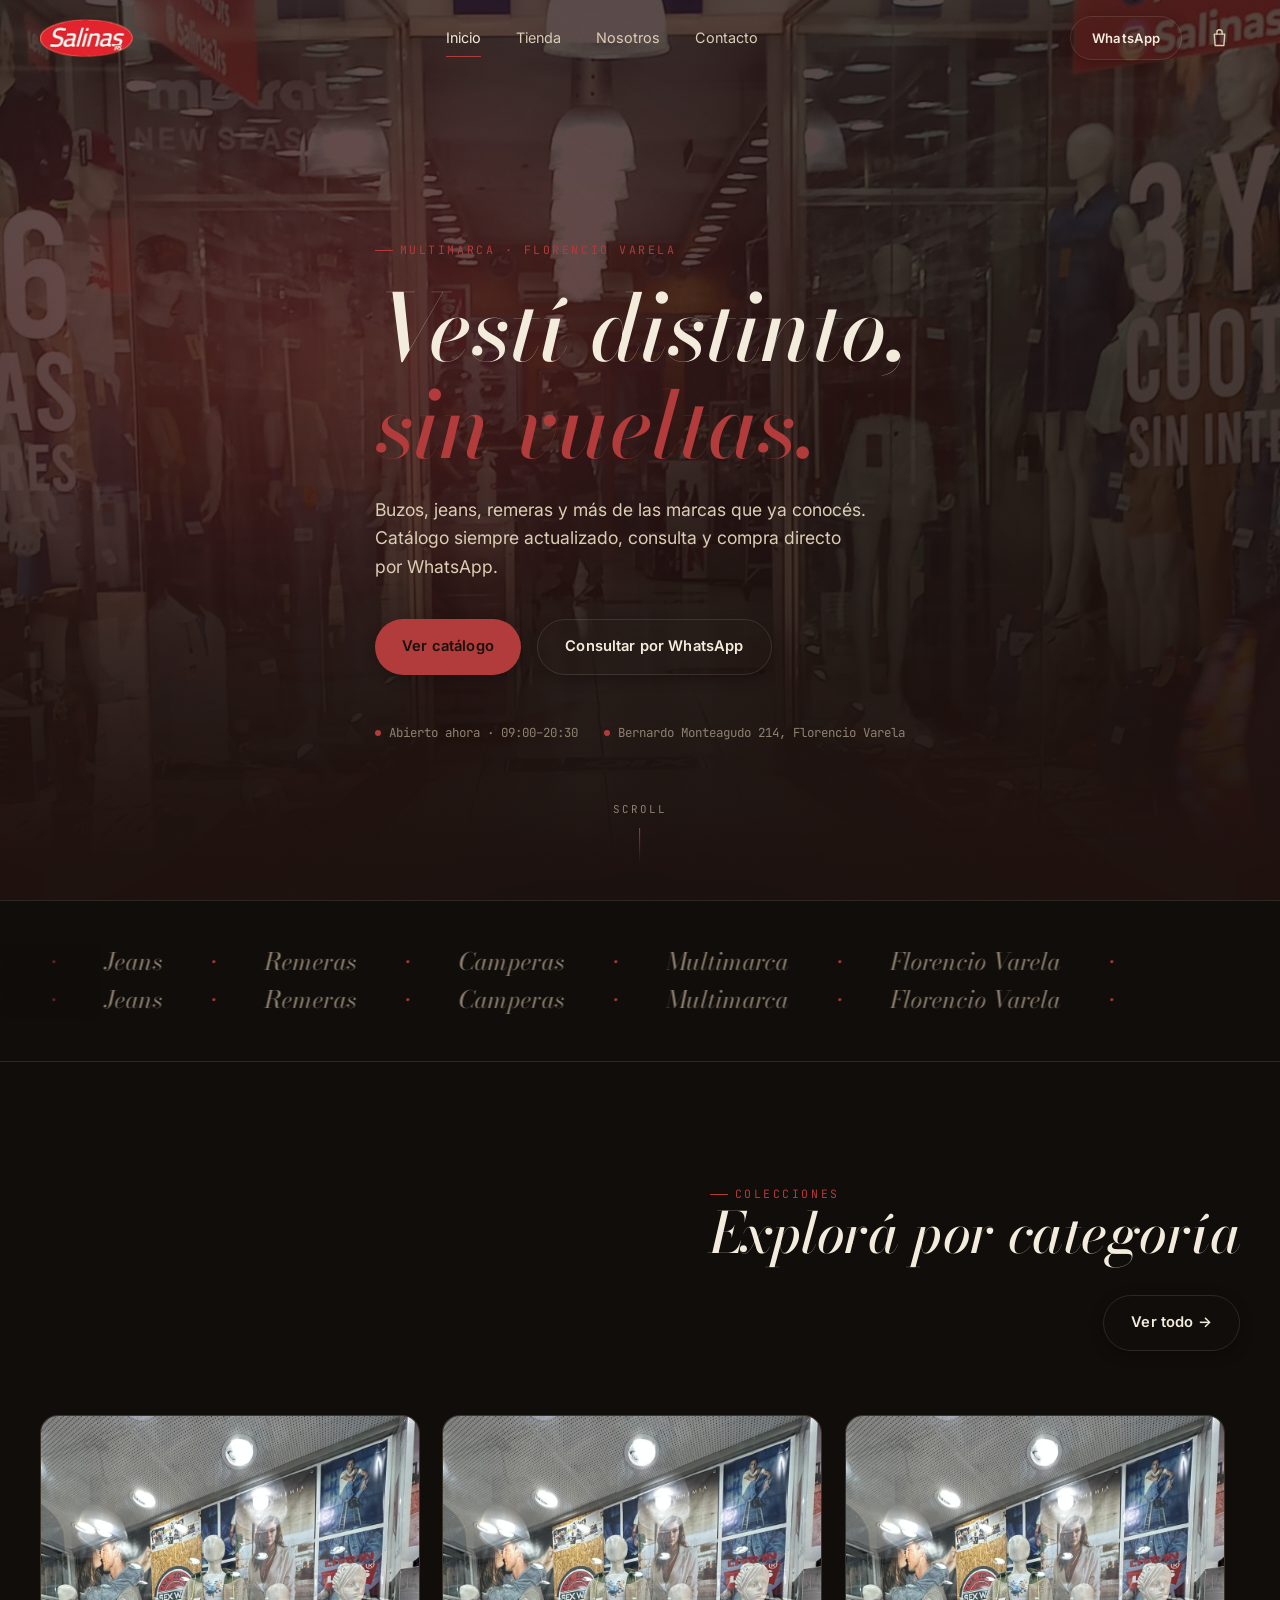
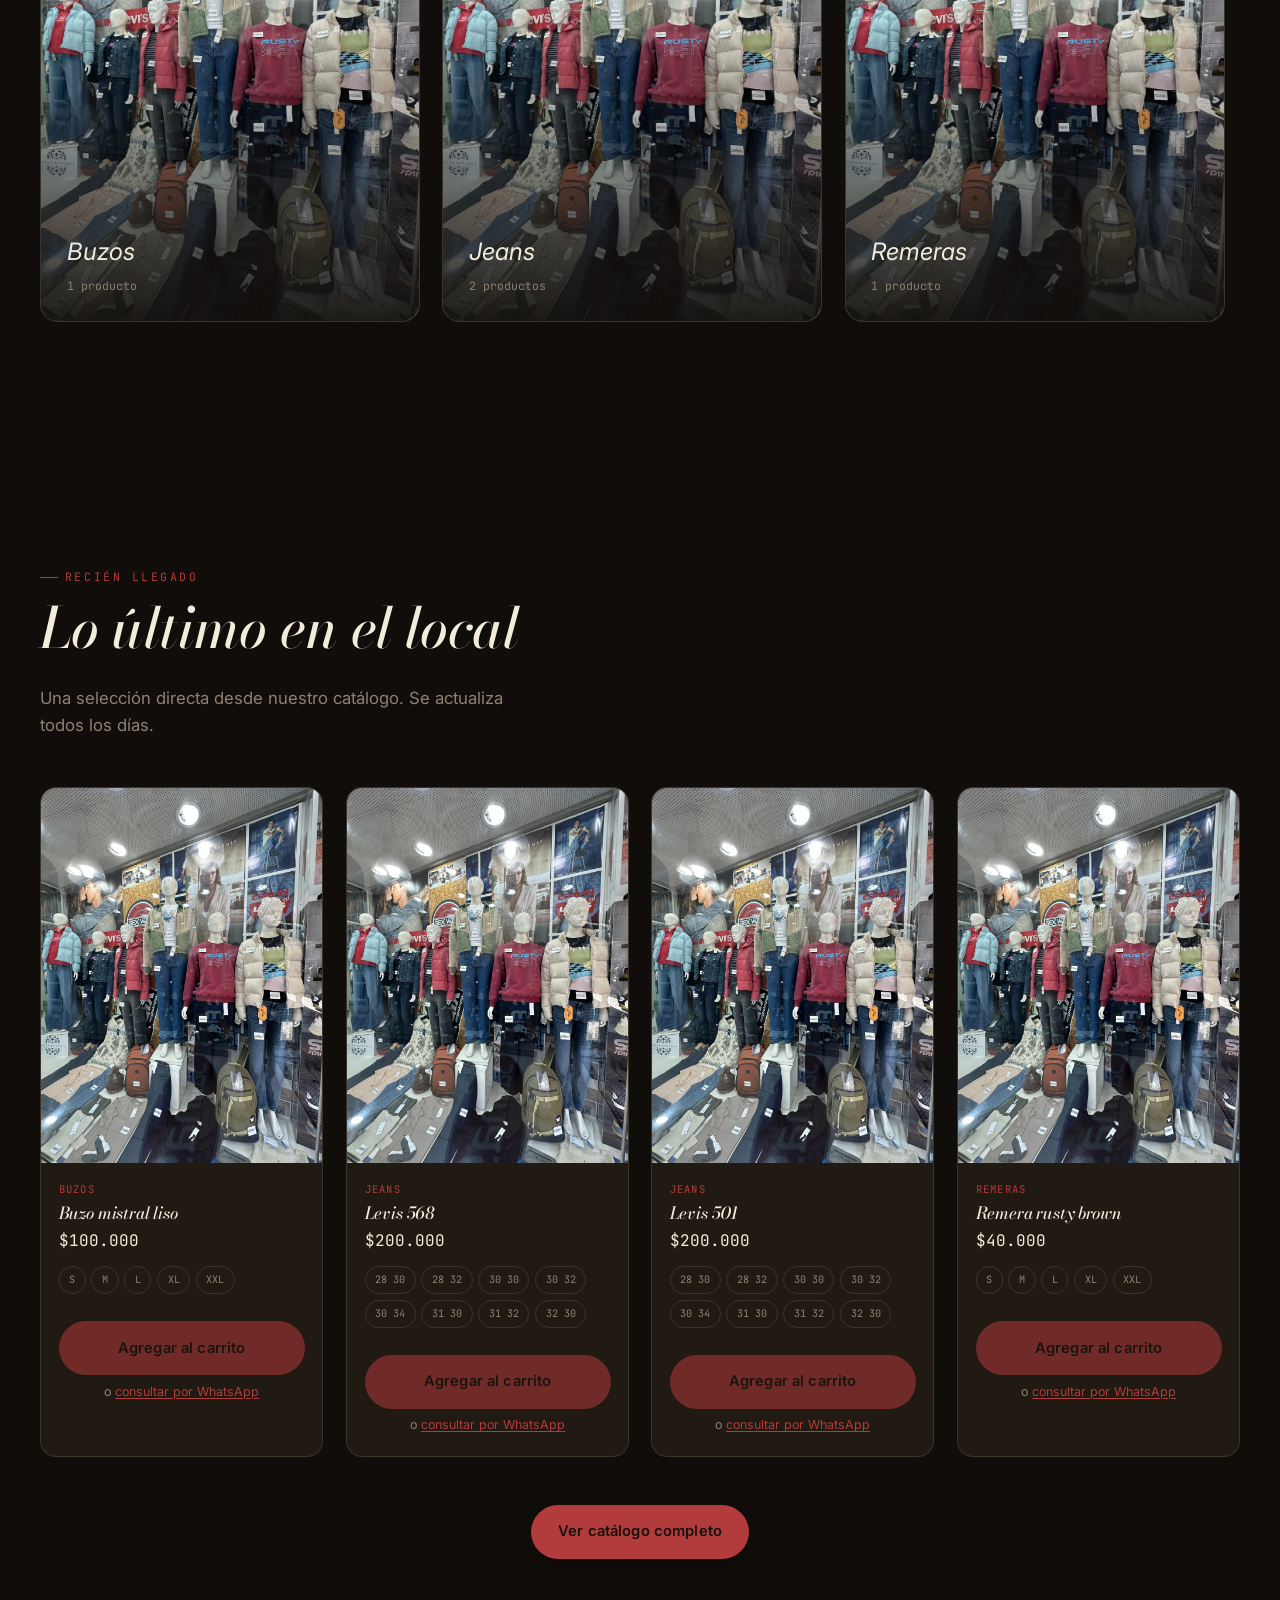
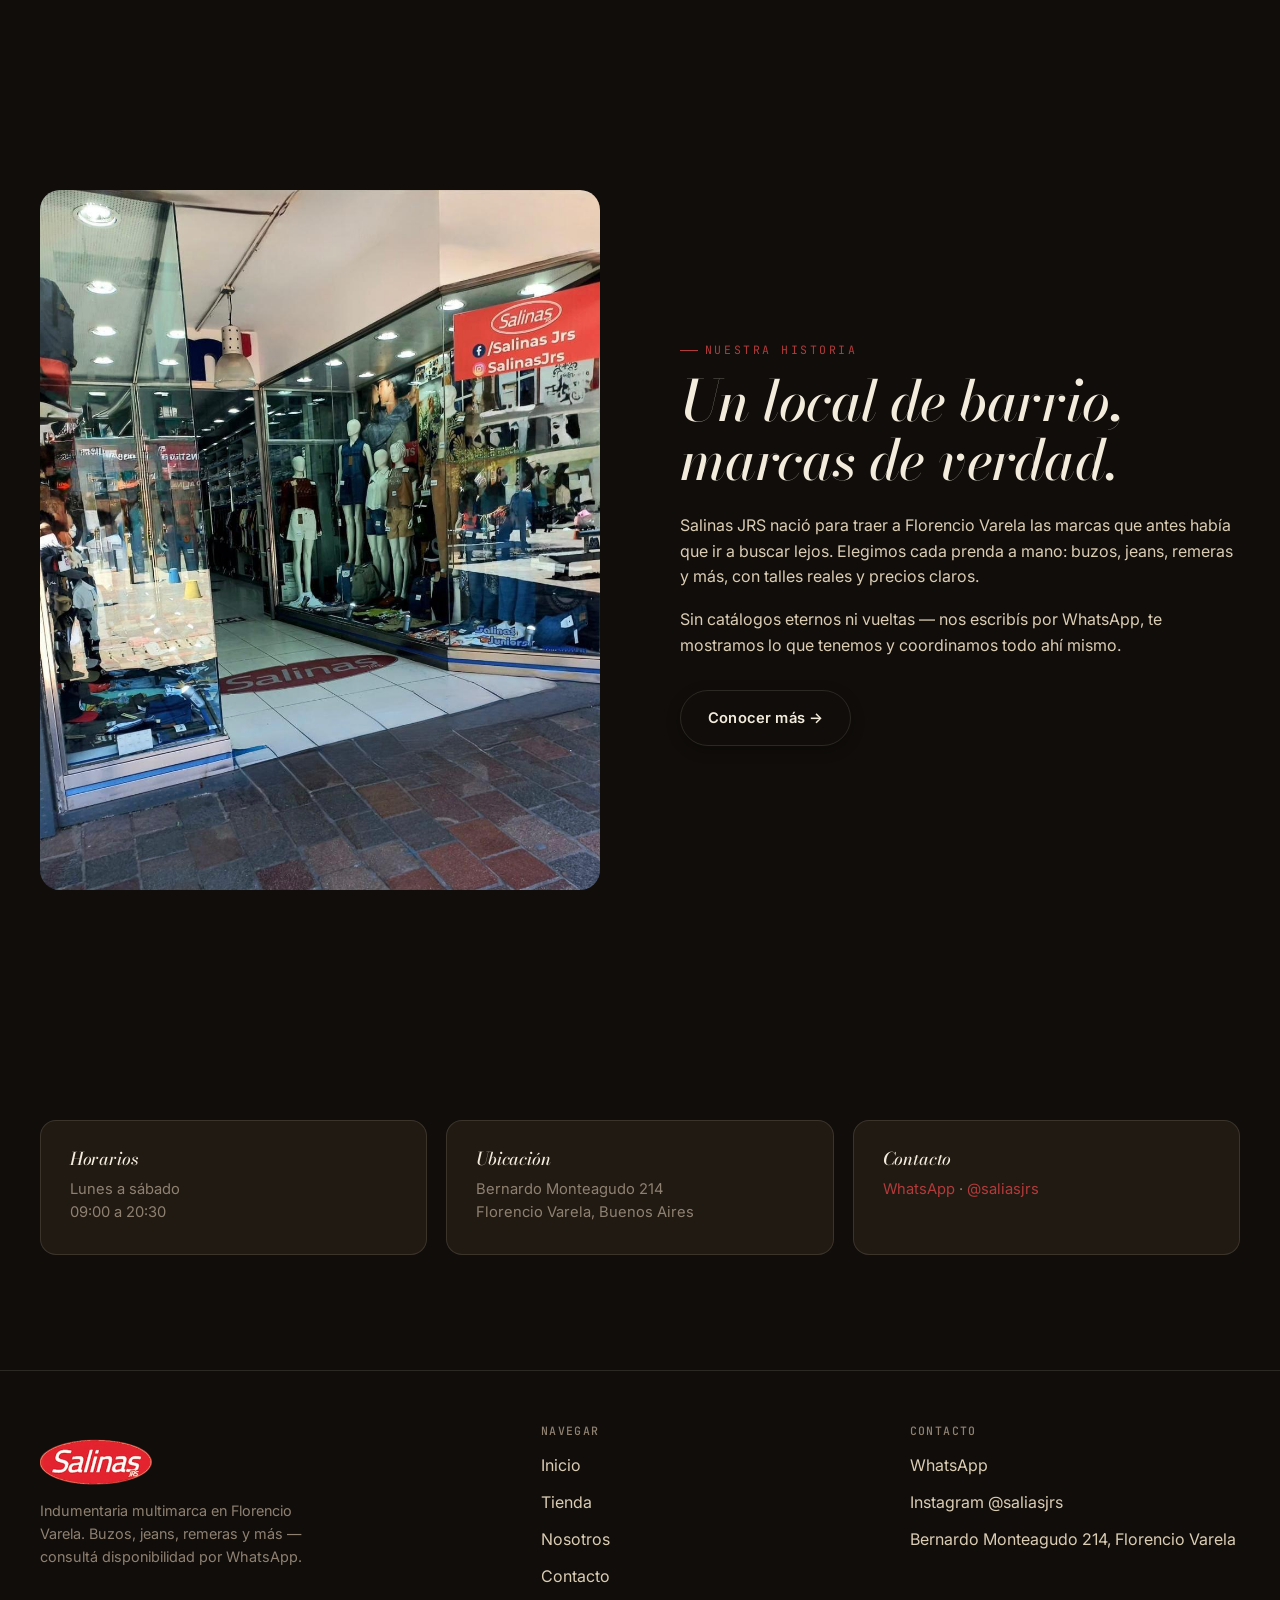
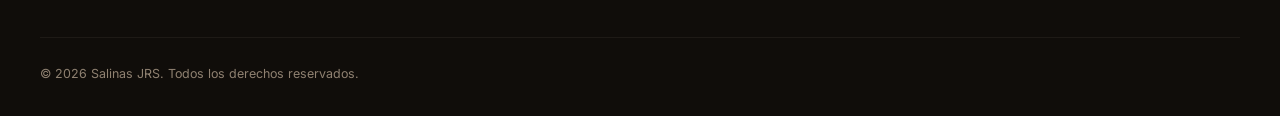
==== index.html @ 75f99c07 "Add files via upload" ====
<!doctype html>
<html lang="es">
<head>
<meta charset="utf-8">
<meta name="viewport" content="width=device-width, initial-scale=1">
<title>Salinas JRS · Indumentaria multimarca en Florencio Varela</title>
<meta name="description" content="Salinas JRS — indumentaria multimarca en Florencio Varela. Buzos, jeans, remeras y más. Catálogo actualizado y consultas por WhatsApp.">
<link rel="preconnect" href="https://fonts.googleapis.com">
<link rel="preconnect" href="https://fonts.gstatic.com" crossorigin>
<link rel="stylesheet" href="https://fonts.googleapis.com/css2?family=Bodoni+Moda:ital,wght@0,500;1,500;1,600&family=Inter:wght@300;400;500;600&family=JetBrains+Mono:wght@400;500&display=swap">
<link rel="preload" as="image" href="assets/img/hero.jpg" fetchpriority="high">
<link rel="stylesheet" href="styles.css?v=20260705">
</head>
<body>
<a class="skip-link" href="#main">Saltar al contenido</a>

<div class="splash" data-splash aria-hidden="true">
  <div>
    <p class="splash-mark">Salinas JRS</p>
    <span class="splash-line"></span>
  </div>
</div>

<div class="cursor" data-cursor-root aria-hidden="true">
  <span class="cursor-dot"></span>
  <span class="cursor-ring"></span>
</div>

<header class="nav">
  <div class="container nav-inner">
    <a href="index.html" class="nav-logo"><img src="assets/img/logo.png" alt="Salinas JRS" width="397" height="170"></a>
    <nav class="nav-links" aria-label="Principal">
      <a class="nav-link is-active" href="index.html">Inicio</a>
      <a class="nav-link" href="tienda.html">Tienda</a>
      <a class="nav-link" href="nosotros.html">Nosotros</a>
      <a class="nav-link" href="contacto.html">Contacto</a>
    </nav>
    <div class="nav-actions">
      <a class="btn btn-ghost" href="https://wa.me/5491167595053" target="_blank" rel="noopener">WhatsApp</a>
      <button class="cart-btn" data-cart-btn aria-label="Ver carrito"><svg viewBox="0 0 24 24" fill="none" stroke="currentColor" stroke-width="1.6" stroke-linecap="round" stroke-linejoin="round"><path d="M6 7h12l-1 13H7L6 7Z"/><path d="M9 7V5a3 3 0 0 1 6 0v2"/></svg><span class="cart-badge" data-cart-badge>0</span></button>
      <button class="nav-burger" data-nav-burger aria-label="Abrir menú"><span></span></button>
    </div>
  </div>
</header>

<div class="nav-mobile" data-nav-mobile aria-hidden="true">
  <button class="nav-mobile-close" data-nav-close aria-label="Cerrar menú">CERRAR ✕</button>
  <nav class="nav-mobile-links" aria-label="Menú móvil">
    <a href="index.html">Inicio</a>
    <a href="tienda.html">Tienda</a>
    <a href="nosotros.html">Nosotros</a>
    <a href="contacto.html">Contacto</a>
  </nav>
</div>

<div class="cart-overlay" data-cart-overlay></div>
<aside class="cart-drawer" data-cart-drawer aria-label="Carrito de compras">
  <div class="cart-head">
    <h2>Tu carrito</h2>
    <button class="cart-close" data-cart-close aria-label="Cerrar carrito">CERRAR ✕</button>
  </div>
  <div class="cart-items" data-cart-items>
    <p class="cart-empty">Todavía no agregaste productos.</p>
  </div>
  <div class="cart-foot">
    <div class="cart-total">
      <span class="cart-total-label">Total</span>
      <span class="cart-total-value" data-cart-total>$0</span>
    </div>
    <button type="button" class="btn btn-whatsapp btn-block" data-cart-checkout>Finalizar pedido por WhatsApp</button>
    <button type="button" class="btn btn-pay btn-block" data-cart-pay>Pagar con tarjeta (cuotas)</button>
    <p class="cart-pay-error" data-cart-pay-error></p>
    <p class="cart-pay-hint">Pago seguro con Mercado Pago</p>
  </div>
</aside>

<main id="main">

  <section class="hero">
    <div class="hero-bg" aria-hidden="true">
      <img src="assets/img/hero.jpg" alt="" fetchpriority="high" loading="eager" decoding="sync">
    </div>
    <div class="hero-mesh" aria-hidden="true"></div>
    <div class="hero-grain" aria-hidden="true"></div>
    <div class="container hero-inner">
      <span class="eyebrow">Multimarca · Florencio Varela</span>
      <h1 class="hero-title">Vestí distinto,<br><em>sin vueltas.</em></h1>
      <p class="hero-sub">Buzos, jeans, remeras y más de las marcas que ya conocés. Catálogo siempre actualizado, consulta y compra directo por WhatsApp.</p>
      <div class="hero-actions">
        <a class="btn btn-primary" href="tienda.html">Ver catálogo</a>
        <a class="btn btn-ghost" href="https://wa.me/5491167595053?text=Hola!%20Quiero%20hacer%20una%20consulta" target="_blank" rel="noopener">Consultar por WhatsApp</a>
      </div>
      <div class="hero-meta">
        <span class="hero-meta-item"><span class="dot"></span>Abierto ahora · 09:00–20:30</span>
        <span class="hero-meta-item"><span class="dot"></span>Bernardo Monteagudo 214, Florencio Varela</span>
      </div>
    </div>
    <span class="scroll-hint">Scroll</span>
  </section>

  <section class="marquee-section">
    <div class="marquee">
      <div class="marquee-track" data-marquee>
        <span>Buzos</span><span class="dot">·</span>
        <span>Jeans</span><span class="dot">·</span>
        <span>Remeras</span><span class="dot">·</span>
        <span>Camperas</span><span class="dot">·</span>
        <span>Multimarca</span><span class="dot">·</span>
        <span>Florencio Varela</span><span class="dot">·</span>
      </div>
    </div>
  </section>

  <section class="section showcase" data-reveal>
    <div class="container">
      <div class="section-head section-head-row">
        <div>
          <span class="eyebrow">Colecciones</span>
          <h2 class="section-title">Explorá por categoría</h2>
        </div>
        <a class="btn btn-ghost" href="tienda.html">Ver todo →</a>
      </div>
    </div>
    <div class="showcase-viewport container">
      <div class="showcase-track" data-showcase>
        <p class="product-skeleton">Cargando colecciones…</p>
      </div>
    </div>
  </section>

  <section class="section" data-reveal>
    <div class="container">
      <div class="section-head">
        <span class="eyebrow">Recién llegado</span>
        <h2 class="section-title">Lo último en el local</h2>
        <p class="section-sub">Una selección directa desde nuestro catálogo. Se actualiza todos los días.</p>
      </div>
      <div class="product-grid" data-featured>
        <p class="product-skeleton">Cargando destacados…</p>
      </div>
      <div style="text-align:center; margin-top:3rem;">
        <a class="btn btn-primary" href="tienda.html">Ver catálogo completo</a>
      </div>
    </div>
  </section>

  <section class="section" data-reveal>
    <div class="container story">
      <figure class="story-figure">
        <img src="assets/img/nosotros.jpg" alt="Entrada del local Salinas JRS en Florencio Varela" loading="lazy" decoding="async">
      </figure>
      <div class="story-text">
        <span class="eyebrow">Nuestra historia</span>
        <h2 class="section-title" style="margin-top:.8rem;">Un local de barrio,<br><em>marcas de verdad.</em></h2>
        <p style="margin-top:1.4rem;">Salinas JRS nació para traer a Florencio Varela las marcas que antes había que ir a buscar lejos. Elegimos cada prenda a mano: buzos, jeans, remeras y más, con talles reales y precios claros.</p>
        <p>Sin catálogos eternos ni vueltas — nos escribís por WhatsApp, te mostramos lo que tenemos y coordinamos todo ahí mismo.</p>
        <a class="btn btn-ghost" href="nosotros.html" style="margin-top:2rem;">Conocer más →</a>
      </div>
    </div>
  </section>

  <section class="section" data-reveal>
    <div class="container">
      <div class="info-grid">
        <div class="info-card">
          <h3>Horarios</h3>
          <p>Lunes a sábado<br>09:00 a 20:30</p>
        </div>
        <div class="info-card">
          <h3>Ubicación</h3>
          <p>Bernardo Monteagudo 214<br>Florencio Varela, Buenos Aires</p>
        </div>
        <div class="info-card">
          <h3>Contacto</h3>
          <p><a href="https://wa.me/5491167595053" style="color:var(--accent)">WhatsApp</a> · <a href="https://instagram.com/saliasjrs" style="color:var(--accent)">@saliasjrs</a></p>
        </div>
      </div>
    </div>
  </section>

</main>

<footer class="footer">
  <div class="container">
    <div class="footer-grid">
      <div class="footer-brand">
        <p class="footer-logo"><img src="assets/img/logo.png" alt="Salinas JRS" width="397" height="170" loading="lazy"></p>
        <p>Indumentaria multimarca en Florencio Varela. Buzos, jeans, remeras y más — consultá disponibilidad por WhatsApp.</p>
      </div>
      <div>
        <h4>Navegar</h4>
        <div class="footer-links">
          <a href="index.html">Inicio</a>
          <a href="tienda.html">Tienda</a>
          <a href="nosotros.html">Nosotros</a>
          <a href="contacto.html">Contacto</a>
        </div>
      </div>
      <div>
        <h4>Contacto</h4>
        <div class="footer-links">
          <a href="https://wa.me/5491167595053" target="_blank" rel="noopener">WhatsApp</a>
          <a href="https://instagram.com/saliasjrs" target="_blank" rel="noopener">Instagram @saliasjrs</a>
          <a href="contacto.html">Bernardo Monteagudo 214, Florencio Varela</a>
        </div>
      </div>
    </div>
    <div class="footer-bottom">
      <span>© 2026 Salinas JRS. Todos los derechos reservados.</span>
    </div>
  </div>
</footer>

<script defer src="lib/gsap.min.js"></script>
<script defer src="lib/ScrollTrigger.min.js"></script>
<script defer src="lib/manifest.js"></script>
<script defer src="main.js?v=20260705"></script>
</body>
</html>
---- styles.css ----
/* =============================================================
   1. Tokens
   ============================================================= */
@property --mesh-angle { syntax: "<angle>"; inherits: false; initial-value: 0deg; }
@property --mesh-x { syntax: "<percentage>"; inherits: false; initial-value: 30%; }
@property --mesh-y { syntax: "<percentage>"; inherits: false; initial-value: 40%; }

:root {
  --bg:        #100D0A;
  --bg-2:      #17120D;
  --bg-3:      #211A12;
  --bg-4:      #2A2117;
  --cream:     #F3ECDD;
  --cream-2:   #DBCDB4;
  --cream-3:   #8F8171;
  --accent:    #B23B3B;
  --accent-2:  #7A2424;
  --accent-soft: rgba(178,59,59,.16);
  --line:      rgba(243,236,221,.12);
  --line-soft: rgba(243,236,221,.06);

  --serif: "Bodoni Moda", "Times New Roman", serif;
  --sans:  "Inter", -apple-system, BlinkMacSystemFont, "Segoe UI", system-ui, sans-serif;
  --mono:  "JetBrains Mono", "IBM Plex Mono", monospace;

  --ease-out:  cubic-bezier(0.16, 1, 0.3, 1);
  --ease-in:   cubic-bezier(0.7, 0, 0.84, 0);
  --ease-soft: cubic-bezier(0.25, 0.46, 0.45, 0.94);
  --ease-bounce: cubic-bezier(0.34, 1.56, 0.64, 1);

  --nav-h: 76px;
  --container: 1320px;
}

/* =============================================================
   2. Reset & base
   ============================================================= */
*, *::before, *::after { box-sizing: border-box; margin: 0; }
html {
  -webkit-text-size-adjust: 100%;
  tab-size: 2;
  scroll-behavior: smooth;
  background: var(--bg);
}
@media (prefers-reduced-motion: reduce) { html { scroll-behavior: auto; } }

body {
  font-family: var(--sans);
  font-size: 16px;
  line-height: 1.6;
  color: var(--cream-2);
  background: var(--bg);
  -webkit-font-smoothing: antialiased;
  -moz-osx-font-smoothing: grayscale;
  text-rendering: optimizeLegibility;
  overflow-x: clip;
  overscroll-behavior-y: none;
  opacity: 0;
  transition: opacity .5s var(--ease-out);
}
html.is-ready body { opacity: 1; }

img, svg, video { display: block; max-width: 100%; }
img { height: auto; }
button { font: inherit; color: inherit; cursor: pointer; border: 0; background: none; }
a { color: inherit; text-decoration: none; }
p { text-wrap: pretty; }
ul { list-style: none; padding: 0; }
h1, h2, h3, h4 { text-wrap: balance; line-height: 1.05; letter-spacing: -0.01em; font-family: var(--serif); font-weight: 500; color: var(--cream); }
::selection { background: var(--accent); color: var(--bg); }

:focus-visible { outline: 2px solid var(--accent); outline-offset: 3px; border-radius: 4px; }

.skip-link {
  position: fixed; top: -100px; left: 1rem; z-index: 9999;
  padding: .6rem 1rem; background: var(--cream); color: var(--bg);
  border-radius: 8px; font-weight: 600; font-size: .85rem;
}
.skip-link:focus { top: 1rem; }

@view-transition { navigation: auto; }
::view-transition-old(root), ::view-transition-new(root) {
  animation-duration: .6s; animation-timing-function: var(--ease-out);
}
::view-transition-old(root) { animation-name: fadeOutUp; }
::view-transition-new(root) { animation-name: fadeInUp; }
@keyframes fadeOutUp { to { opacity: 0; transform: translateY(-12px); } }
@keyframes fadeInUp { from { opacity: 0; transform: translateY(12px); } }

/* =============================================================
   3. Utilities
   ============================================================= */
.container { max-width: var(--container); margin-inline: auto; padding-inline: 1.25rem; }
@media (min-width: 720px) { .container { padding-inline: 2.5rem; } }
.sr-only {
  position: absolute; width: 1px; height: 1px; padding: 0; margin: -1px;
  overflow: hidden; clip: rect(0,0,0,0); white-space: nowrap; border: 0;
}
.eyebrow {
  font-family: var(--mono); font-size: .72rem; letter-spacing: .22em; text-transform: uppercase;
  color: var(--accent); display: inline-flex; align-items: center; gap: .6em;
}
.eyebrow::before { content: ""; width: 18px; height: 1px; background: var(--accent); }

[data-reveal] {
  opacity: 0; transform: translateY(36px);
  transition: opacity .8s var(--ease-soft), transform .8s var(--ease-soft);
}
[data-reveal].is-revealed { opacity: 1; transform: none; }
[data-reveal][data-split] { opacity: 1; transform: none; }

/* =============================================================
   4. Typography
   ============================================================= */
.section-title {
  font-size: clamp(2rem, 4.4vw, 3.6rem);
  font-style: italic;
}
.section-sub { color: var(--cream-3); max-width: 46ch; margin-top: .9rem; font-size: 1.05rem; }

.split-word, .split-char { display: inline-block; will-change: transform, opacity; }

/* =============================================================
   5. Components
   ============================================================= */
.btn {
  display: inline-flex; align-items: center; gap: .6rem;
  padding: .95rem 1.7rem; border-radius: 999px;
  font-size: .92rem; font-weight: 600; letter-spacing: .01em;
  box-shadow: 0 4px 14px rgba(0,0,0,.25);
  transition: transform .45s var(--ease-soft), box-shadow .45s var(--ease-soft), background .3s, color .3s;
  white-space: nowrap;
}
.btn:hover { transform: translateY(-4px); box-shadow: 0 22px 46px rgba(0,0,0,.35), 0 10px 22px var(--accent-soft); }
.btn:active { transform: translateY(-1px); transition-duration: .12s; }

.btn-primary { background: var(--accent); color: #17120D; }
.btn-ghost { background: transparent; color: var(--cream); border: 1px solid var(--line); }
.btn-whatsapp {
  background: var(--accent); color: var(--cream); width: 100%; justify-content: center;
  padding: .8rem 1.2rem; font-size: .85rem;
}
.btn-whatsapp:hover { background: var(--accent-2); }
.btn-block { width: 100%; justify-content: center; }

.chip {
  font-family: var(--mono); font-size: .74rem; letter-spacing: .04em;
  padding: .4rem .85rem; border-radius: 999px; border: 1px solid var(--line);
  color: var(--cream-3); transition: background .3s, color .3s, border-color .3s;
}
.chip:hover, .chip.is-active { background: var(--accent); color: #17120D; border-color: var(--accent); }

.card { position: relative; }
.has-tilt {
  --rx: 0deg; --ry: 0deg;
  transform: perspective(1000px) rotateX(var(--rx)) rotateY(var(--ry));
  transform-style: preserve-3d;
  transition: transform .55s var(--ease-soft);
}
.has-tilt:hover { transition-duration: .15s; }

.has-halo { position: relative; isolation: isolate; }
.has-halo::before {
  content: ""; position: absolute; inset: -1px; z-index: -1; border-radius: inherit;
  background: radial-gradient(260px circle at var(--mx, 50%) var(--my, 50%), var(--accent-soft), transparent 65%);
  opacity: 0; transition: opacity .4s;
}
.has-halo:hover::before { opacity: 1; }

/* =============================================================
   6. Cursor
   ============================================================= */
.cursor {
  position: fixed; top: 0; left: 0; pointer-events: none; z-index: 9999;
  display: none; mix-blend-mode: difference; opacity: 0;
  transition: opacity .25s var(--ease-out);
}
.cursor.is-ready { opacity: 1; }
@media (hover: hover) and (pointer: fine) { .cursor { display: block; } }
.cursor-dot, .cursor-ring { position: fixed; top: 0; left: 0; pointer-events: none; will-change: transform; }
.cursor-dot { width: 5px; height: 5px; margin: -2.5px; background: var(--cream); border-radius: 50%; }
.cursor-ring {
  width: 32px; height: 32px; margin: -16px; border: 1px solid var(--cream); border-radius: 50%;
  transition: width .35s var(--ease-out), height .35s var(--ease-out), margin .35s var(--ease-out);
}
.cursor.is-interactive .cursor-ring { width: 52px; height: 52px; margin: -26px; }
.has-cursor, .has-cursor a, .has-cursor button { cursor: none; }

/* =============================================================
   7. Splash
   ============================================================= */
.splash {
  position: fixed; inset: 0; z-index: 10000; background: var(--bg);
  display: grid; place-items: center;
  transition: opacity .9s, clip-path 1.1s;
  animation: splashSafety .01s 4.5s forwards;
}
.splash.is-out { opacity: 0; pointer-events: none; clip-path: inset(0 0 100% 0); }
@keyframes splashSafety { to { opacity: 0; pointer-events: none; clip-path: inset(0 0 100% 0); } }
.splash-mark {
  font-family: var(--serif); font-style: italic; font-size: clamp(1.8rem, 5vw, 3rem); color: var(--cream);
  letter-spacing: .02em;
}
.splash-line {
  display: block; width: 64px; height: 1px; background: var(--accent); margin: 1.2rem auto 0;
  animation: splashLine 1.6s var(--ease-soft) infinite;
}
@keyframes splashLine { 0%,100% { transform: scaleX(.3); opacity: .5; } 50% { transform: scaleX(1); opacity: 1; } }

/* =============================================================
   8. Navigation
   ============================================================= */
.nav {
  position: fixed; top: 0; inset-inline: 0; z-index: 100; height: var(--nav-h);
  display: flex; align-items: center;
  transition: background-color .4s var(--ease-out), backdrop-filter .4s var(--ease-out), box-shadow .4s var(--ease-out);
}
.nav.is-scrolled {
  background: rgba(16,13,10,.86); backdrop-filter: blur(14px); -webkit-backdrop-filter: blur(14px);
  box-shadow: 0 1px 0 var(--line);
}
.nav-inner { display: flex; align-items: center; justify-content: space-between; width: 100%; }
.nav-logo { display: flex; align-items: center; }
.nav-logo img { height: 40px; width: auto; display: block; border-radius: 6px; }
.nav-links { display: none; align-items: center; gap: 2.2rem; }
@media (min-width: 960px) { .nav-links { display: flex; } }
.nav-link { position: relative; font-size: .9rem; padding: .25rem 0; color: var(--cream-2); }
.nav-link::after {
  content: ""; position: absolute; left: 0; right: 0; bottom: -3px; height: 1px; background: var(--accent);
  transform: scaleX(0); transform-origin: right; transition: transform .45s var(--ease-out);
}
.nav-link:hover::after, .nav-link.is-active::after { transform: scaleX(1); transform-origin: left; }
.nav-link.is-active { color: var(--cream); }
.nav-actions { display: flex; align-items: center; gap: 1rem; }
.nav-actions .btn { padding: .65rem 1.3rem; font-size: .82rem; }
.nav-actions .btn-ghost { display: none; }
@media (min-width: 720px) { .nav-actions .btn-ghost { display: inline-flex; } }

.nav-burger {
  display: grid; place-items: center; width: 42px; height: 42px;
}
@media (min-width: 960px) { .nav-burger { display: none; } }
.nav-burger span { position: relative; width: 20px; height: 1px; background: var(--cream); }
.nav-burger span::before, .nav-burger span::after {
  content: ""; position: absolute; left: 0; width: 20px; height: 1px; background: var(--cream); transition: transform .3s;
}
.nav-burger span::before { top: -6px; }
.nav-burger span::after { top: 6px; }

.nav-mobile {
  position: fixed; inset: 0; z-index: 110; background: var(--bg-2); color: var(--cream);
  display: grid; place-items: center; clip-path: inset(0 0 100% 0);
  transition: clip-path .65s var(--ease-soft);
}
.nav-mobile[aria-hidden="false"] { clip-path: inset(0); }
.nav-mobile-links { display: flex; flex-direction: column; gap: 1.6rem; text-align: center; }
.nav-mobile-links a { font-family: var(--serif); font-style: italic; font-size: 2.2rem; }
.nav-mobile-close { position: absolute; top: 1.6rem; right: 1.6rem; font-family: var(--mono); font-size: .85rem; }

/* =============================================================
   9. Hero
   ============================================================= */
.hero {
  position: relative; min-height: 100svh; display: flex; align-items: center;
  overflow: hidden; isolation: isolate; padding-top: var(--nav-h);
}
.hero-bg { position: absolute; inset: 0; z-index: -3; }
.hero-bg img {
  width: 100%; height: 100%; object-fit: cover; object-position: center 30%;
  filter: saturate(1.05) contrast(1.05) brightness(.42);
}
.hero-bg::after {
  content: ""; position: absolute; inset: 0;
  background: linear-gradient(180deg, rgba(16,13,10,.35) 0%, rgba(16,13,10,.55) 55%, var(--bg) 96%);
}
.hero-mesh {
  position: absolute; inset: -15%; z-index: -2;
  background:
    radial-gradient(55% 45% at var(--mesh-x) var(--mesh-y), rgba(178,59,59,.4), transparent 62%),
    conic-gradient(from var(--mesh-angle), rgba(122,36,36,.22), rgba(178,59,59,.08), rgba(122,36,36,.22));
  filter: blur(90px) saturate(120%);
  opacity: .85; mix-blend-mode: screen;
  animation: meshShift 24s linear infinite;
}
@keyframes meshShift {
  0%   { --mesh-angle: 0deg;   --mesh-x: 24%; --mesh-y: 36%; }
  50%  { --mesh-angle: 180deg; --mesh-x: 74%; --mesh-y: 58%; }
  100% { --mesh-angle: 360deg; --mesh-x: 24%; --mesh-y: 36%; }
}
.hero-grain {
  position: absolute; inset: 0; z-index: -1; pointer-events: none; opacity: .16; mix-blend-mode: overlay;
  background-image: url("data:image/svg+xml;utf8,<svg xmlns='http://www.w3.org/2000/svg' viewBox='0 0 200 200'><filter id='n'><feTurbulence type='fractalNoise' baseFrequency='0.9' numOctaves='3' stitchTiles='stitch'/><feColorMatrix values='0 0 0 0 0 0 0 0 0 0 0 0 0 0 0 0 0 0 0.5 0'/></filter><rect width='100%25' height='100%25' filter='url(%23n)'/></svg>");
  background-size: 220px 220px;
}
.hero-inner { max-width: 880px; }
.hero-title { font-size: clamp(2.6rem, 7.2vw, 6rem); font-style: italic; margin-top: 1.3rem; max-width: 16ch; }
.hero-title em { color: var(--accent); font-style: italic; }
.hero-sub { margin-top: 1.4rem; max-width: 46ch; font-size: 1.1rem; color: var(--cream-2); }
.hero-actions { display: flex; flex-wrap: wrap; gap: 1rem; margin-top: 2.4rem; }
.hero-meta { display: flex; gap: 1.6rem; margin-top: 3rem; flex-wrap: wrap; }
.hero-meta-item { font-family: var(--mono); font-size: .78rem; color: var(--cream-3); display: flex; align-items: center; gap: .5rem; }
.hero-meta-item .dot { width: 6px; height: 6px; border-radius: 50%; background: var(--accent); }

.scroll-hint {
  position: absolute; bottom: 2.4rem; left: 50%; transform: translateX(-50%);
  font-family: var(--mono); font-size: .68rem; letter-spacing: .18em; text-transform: uppercase; color: var(--cream-3);
  display: flex; flex-direction: column; align-items: center; gap: .6rem;
}
.scroll-hint::after { content: ""; width: 1px; height: 34px; background: linear-gradient(var(--accent), transparent); animation: scrollHint 2s ease-in-out infinite; }
@keyframes scrollHint { 0% { transform: scaleY(0); transform-origin: top; } 50% { transform: scaleY(1); transform-origin: top; } 51% { transform-origin: bottom; } 100% { transform: scaleY(0); transform-origin: bottom; } }

/* =============================================================
   10. Marquee
   ============================================================= */
.marquee-section { padding-block: 2.6rem; border-block: 1px solid var(--line); }
.marquee { overflow: hidden; position: relative; }
.marquee::before, .marquee::after {
  content: ""; position: absolute; top: 0; bottom: 0; width: 100px; z-index: 2; pointer-events: none;
}
.marquee::before { left: 0; background: linear-gradient(90deg, var(--bg), transparent); }
.marquee::after { right: 0; background: linear-gradient(270deg, var(--bg), transparent); }
.marquee-track { display: inline-flex; gap: 3rem; white-space: nowrap; will-change: transform; }
.marquee-track span { font-family: var(--serif); font-style: italic; font-size: 1.5rem; color: var(--cream-3); }
.marquee-track span.dot { color: var(--accent); font-family: var(--sans); }

/* =============================================================
   11. Sections general
   ============================================================= */
.section { padding-block: clamp(4rem, 9vw, 8rem); position: relative; }
.section-head { display: flex; flex-direction: column; gap: .8rem; margin-bottom: 3rem; }
.section-head-row { display: flex; justify-content: space-between; align-items: flex-end; gap: 2rem; flex-wrap: wrap; }

/* =============================================================
   12. Showcase pinned horizontal (colecciones)
   ============================================================= */
.showcase { position: relative; }
.showcase-viewport { overflow: hidden; }
.showcase-track { display: flex; gap: 1.4rem; padding-block: 1rem; will-change: transform; }
.showcase-card {
  position: relative; flex: 0 0 auto; width: min(78vw, 380px); aspect-ratio: 3/4;
  border-radius: 18px; overflow: hidden; background: var(--bg-3);
  border: 1px solid var(--line);
}
.showcase-card img { position: absolute; inset: 0; width: 100%; height: 100%; object-fit: cover; transition: transform .8s var(--ease-soft), filter .55s; }
.showcase-card:hover img { transform: scale(1.08); filter: saturate(1.15) brightness(1.03); }
.showcase-card-overlay {
  position: absolute; inset: 0; background: linear-gradient(180deg, transparent 40%, rgba(16,13,10,.92) 100%);
  display: flex; align-items: flex-end; padding: 1.6rem;
}
.showcase-card-title { font-size: 1.5rem; font-style: italic; color: var(--cream); }
.showcase-card-count { font-family: var(--mono); font-size: .72rem; color: var(--cream-3); margin-top: .3rem; display: block; }

/* =============================================================
   13. Product grid & card (signature: tilt + halo)
   ============================================================= */
.filters { display: flex; gap: .7rem; flex-wrap: wrap; }
.product-grid {
  display: grid; grid-template-columns: repeat(2, 1fr); gap: 1rem;
}
@media (min-width: 720px) { .product-grid { grid-template-columns: repeat(3, 1fr); gap: 1.4rem; } }
@media (min-width: 1280px) { .product-grid { grid-template-columns: repeat(4, 1fr); } }

.product-card {
  background: var(--bg-3); border: 1px solid var(--line); border-radius: 16px; overflow: hidden;
  display: flex; flex-direction: column;
}
.product-media { position: relative; aspect-ratio: 3/4; overflow: hidden; background: var(--bg-4); }
.product-img { position: absolute; inset: 0; width: 100%; height: 100%; object-fit: cover; transition: opacity .6s var(--ease-soft), transform .8s var(--ease-soft); }
.product-img.img-b { opacity: 0; }
.product-card:hover .product-img.img-a { transform: scale(1.06); opacity: 0; }
.product-card:hover .product-img.img-b { opacity: 1; transform: scale(1.06); }
.product-card:hover .product-media { box-shadow: inset 0 0 0 1px var(--accent-soft); }
.product-body { padding: 1.1rem 1.1rem 1.3rem; display: flex; flex-direction: column; gap: .5rem; flex: 1; }
.product-cat { font-family: var(--mono); font-size: .66rem; letter-spacing: .12em; text-transform: uppercase; color: var(--accent); }
.product-name { font-size: 1.05rem; font-style: italic; }
.product-price { font-family: var(--mono); font-size: 1rem; color: var(--cream); margin-top: -.2rem; }
.product-sizes { display: flex; flex-wrap: wrap; gap: .35rem; margin-block: .3rem .5rem; }
.size-chip {
  font-family: var(--mono); font-size: .64rem; padding: .3rem .6rem; border: 1px solid var(--line); border-radius: 999px;
  color: var(--cream-3); background: transparent; cursor: pointer;
  transition: background .25s var(--ease-out), color .25s var(--ease-out), border-color .25s var(--ease-out);
}
.size-chip:hover { border-color: var(--accent); color: var(--cream); }
.size-chip.is-selected { background: var(--accent); border-color: var(--accent); color: var(--cream); }
.product-sizes-hint { font-size: .7rem; color: var(--cream-3); opacity: 0; height: 0; overflow: hidden; transition: opacity .25s, height .25s; }
.product-sizes-hint.is-visible { opacity: 1; height: auto; margin-bottom: .2rem; }
.btn-add-cart { margin-top: .2rem; }
.btn:disabled { opacity: .55; cursor: not-allowed; transform: none !important; box-shadow: none !important; }
.product-whatsapp-link { text-align: center; font-size: .78rem; color: var(--cream-3); margin-top: -.1rem; }
.product-whatsapp-link a { color: var(--accent); text-decoration: underline; text-underline-offset: 2px; }
.product-empty, .product-error {
  grid-column: 1 / -1; text-align: center; padding: 4rem 1rem; color: var(--cream-3);
}
.product-skeleton { grid-column: 1/-1; text-align: center; padding: 4rem 1rem; color: var(--cream-3); font-family: var(--mono); font-size: .8rem; letter-spacing: .08em; }

/* =============================================================
   13b. Cart
   ============================================================= */
.cart-btn { position: relative; display: grid; place-items: center; width: 42px; height: 42px; }
.cart-btn svg { width: 21px; height: 21px; }
.cart-badge {
  position: absolute; top: 2px; right: 0; min-width: 17px; height: 17px; padding: 0 4px;
  display: grid; place-items: center; border-radius: 999px; background: var(--accent); color: var(--cream);
  font-family: var(--mono); font-size: .62rem; line-height: 1; opacity: 0; transform: scale(.6);
  transition: opacity .25s var(--ease-bounce), transform .25s var(--ease-bounce);
}
.cart-badge.is-visible { opacity: 1; transform: scale(1); }

.cart-overlay {
  position: fixed; inset: 0; z-index: 120; background: rgba(8,6,4,.6);
  opacity: 0; pointer-events: none; transition: opacity .4s var(--ease-out);
}
.cart-overlay.is-open { opacity: 1; pointer-events: auto; }

.cart-drawer {
  position: fixed; top: 0; right: 0; bottom: 0; z-index: 121; width: min(420px, 100vw);
  background: var(--bg-2); border-left: 1px solid var(--line);
  display: flex; flex-direction: column;
  transform: translateX(100%); transition: transform .5s var(--ease-soft);
}
.cart-drawer.is-open { transform: translateX(0); }
.cart-head { display: flex; align-items: center; justify-content: space-between; padding: 1.4rem 1.4rem 1.1rem; border-bottom: 1px solid var(--line); }
.cart-head h2 { font-size: 1.3rem; font-style: italic; }
.cart-close { width: 36px; height: 36px; display: grid; place-items: center; font-family: var(--mono); font-size: .8rem; color: var(--cream-3); }
.cart-close:hover { color: var(--cream); }
.cart-items { flex: 1; overflow-y: auto; padding: 1rem 1.4rem; display: flex; flex-direction: column; gap: 1rem; }
.cart-empty { color: var(--cream-3); text-align: center; padding: 3rem 1rem; font-size: .92rem; }
.cart-item { display: grid; grid-template-columns: 64px 1fr auto; gap: .9rem; align-items: center; }
.cart-item-img { width: 64px; height: 80px; border-radius: 10px; overflow: hidden; background: var(--bg-4); }
.cart-item-img img { width: 100%; height: 100%; object-fit: cover; }
.cart-item-name { font-size: .92rem; font-style: italic; }
.cart-item-meta { font-family: var(--mono); font-size: .7rem; color: var(--cream-3); margin-top: .2rem; }
.cart-item-price { font-family: var(--mono); font-size: .82rem; color: var(--cream); margin-top: .3rem; }
.cart-item-qty { display: flex; align-items: center; gap: .4rem; margin-top: .4rem; }
.cart-qty-btn {
  width: 22px; height: 22px; border: 1px solid var(--line); border-radius: 6px; display: grid; place-items: center;
  font-family: var(--mono); font-size: .8rem; color: var(--cream-2);
}
.cart-qty-btn:hover { border-color: var(--accent); color: var(--cream); }
.cart-qty-value { font-family: var(--mono); font-size: .8rem; min-width: 1.2em; text-align: center; }
.cart-item-remove { justify-self: end; align-self: start; font-family: var(--mono); font-size: .68rem; color: var(--cream-3); text-decoration: underline; text-underline-offset: 2px; }
.cart-item-remove:hover { color: var(--accent); }
.cart-foot { border-top: 1px solid var(--line); padding: 1.2rem 1.4rem 1.6rem; }
.cart-total { display: flex; justify-content: space-between; align-items: baseline; margin-bottom: 1rem; }
.cart-total-label { color: var(--cream-3); font-size: .85rem; }
.cart-total-value { font-family: var(--mono); font-size: 1.3rem; color: var(--cream); }
.btn-pay { background: var(--cream); color: var(--bg); margin-top: .7rem; }
.btn-pay:hover { background: var(--cream-2); }
.cart-pay-error {
  color: var(--accent); font-size: .78rem; text-align: center; margin-top: .8rem;
  opacity: 0; height: 0; overflow: hidden; transition: opacity .25s, height .25s;
}
.cart-pay-error.is-visible { opacity: 1; height: auto; }
.cart-pay-hint { font-size: .7rem; color: var(--cream-3); text-align: center; margin-top: .6rem; }

/* =============================================================
   14. Story / Nosotros blocks
   ============================================================= */
.story {
  display: grid; grid-template-columns: 1fr; gap: 2.6rem; align-items: center;
}
@media (min-width: 960px) { .story { grid-template-columns: 1fr 1fr; gap: 5rem; } }
.story-figure { position: relative; border-radius: 20px; overflow: hidden; aspect-ratio: 4/5; }
.story-figure img { width: 100%; height: 100%; object-fit: cover; }
.story-figure-stack { display: flex; flex-direction: column; gap: 1rem; aspect-ratio: auto; overflow: visible; }
.story-figure-stack img { border-radius: 20px; aspect-ratio: 4/5; height: auto; }
.story-text p + p { margin-top: 1.1rem; }
.story-list { margin-top: 2rem; display: flex; flex-direction: column; gap: 1rem; }
.story-list li { display: flex; gap: .9rem; align-items: baseline; }
.story-list .num { font-family: var(--mono); color: var(--accent); font-size: .82rem; }

/* =============================================================
   15. Contact / info blocks
   ============================================================= */
.info-grid { display: grid; grid-template-columns: 1fr; gap: 1.2rem; }
@media (min-width: 720px) { .info-grid { grid-template-columns: repeat(3, 1fr); } }
.info-card { background: var(--bg-3); border: 1px solid var(--line); border-radius: 16px; padding: 1.8rem; }
.info-card h3 { font-size: 1.1rem; font-style: italic; margin-bottom: .6rem; }
.info-card p { color: var(--cream-3); font-size: .92rem; }
.map-frame { border-radius: 18px; overflow: hidden; border: 1px solid var(--line); aspect-ratio: 16/8; }
.map-frame iframe { width: 100%; height: 100%; border: 0; filter: grayscale(.3) invert(.92) contrast(.9); }

/* =============================================================
   16. Footer
   ============================================================= */
.footer { border-top: 1px solid var(--line); padding-block: 3.4rem 2rem; }
.footer-grid { display: grid; grid-template-columns: 1fr; gap: 2.4rem; }
@media (min-width: 720px) { .footer-grid { grid-template-columns: 1.4fr 1fr 1fr; } }
.footer-logo { display: block; }
.footer-logo img { height: 48px; width: auto; display: block; border-radius: 6px; }
.footer-brand p { color: var(--cream-3); margin-top: .8rem; max-width: 32ch; font-size: .9rem; }
.footer h4 { font-family: var(--mono); font-size: .72rem; letter-spacing: .12em; text-transform: uppercase; color: var(--cream-3); margin-bottom: 1rem; font-style: normal; }
.footer-links { display: flex; flex-direction: column; gap: .7rem; }
.footer-links a:hover { color: var(--accent); }
.footer-bottom {
  margin-top: 3rem; padding-top: 1.6rem; border-top: 1px solid var(--line-soft);
  display: flex; flex-wrap: wrap; justify-content: space-between; gap: 1rem;
  font-size: .78rem; color: var(--cream-3);
}
.footer-bottom a { text-decoration: underline; text-underline-offset: 3px; }

/* =============================================================
   17. Page header (subpages)
   ============================================================= */
.page-header {
  position: relative; padding-top: calc(var(--nav-h) + 4.5rem); padding-bottom: 3.5rem; overflow: hidden;
}
.page-header-bg { position: absolute; inset: 0; z-index: -2; }
.page-header-bg img { width: 100%; height: 100%; object-fit: cover; filter: saturate(1.05) contrast(1.05) brightness(.5); }
.page-header-bg::after {
  content: ""; position: absolute; inset: 0; z-index: -1;
  background: linear-gradient(180deg, rgba(16,13,10,.55), var(--bg) 92%);
}
.page-title { font-size: clamp(2.2rem, 5.5vw, 4rem); font-style: italic; }

/* =============================================================
   18. Responsive breakpoints (global helpers)
   ============================================================= */
@media (min-width: 540px) { }
@media (min-width: 720px) { }
@media (min-width: 960px) { }
@media (min-width: 1280px) { }
@media (min-width: 1600px) { }

/* =============================================================
   19. Reduced-motion (only intrusive effects)
   ============================================================= */
@media (prefers-reduced-motion: reduce) {
  .hero-mesh { animation: none; }
  .scroll-hint::after { animation: none; }
  .splash-line { animation: none; }
}
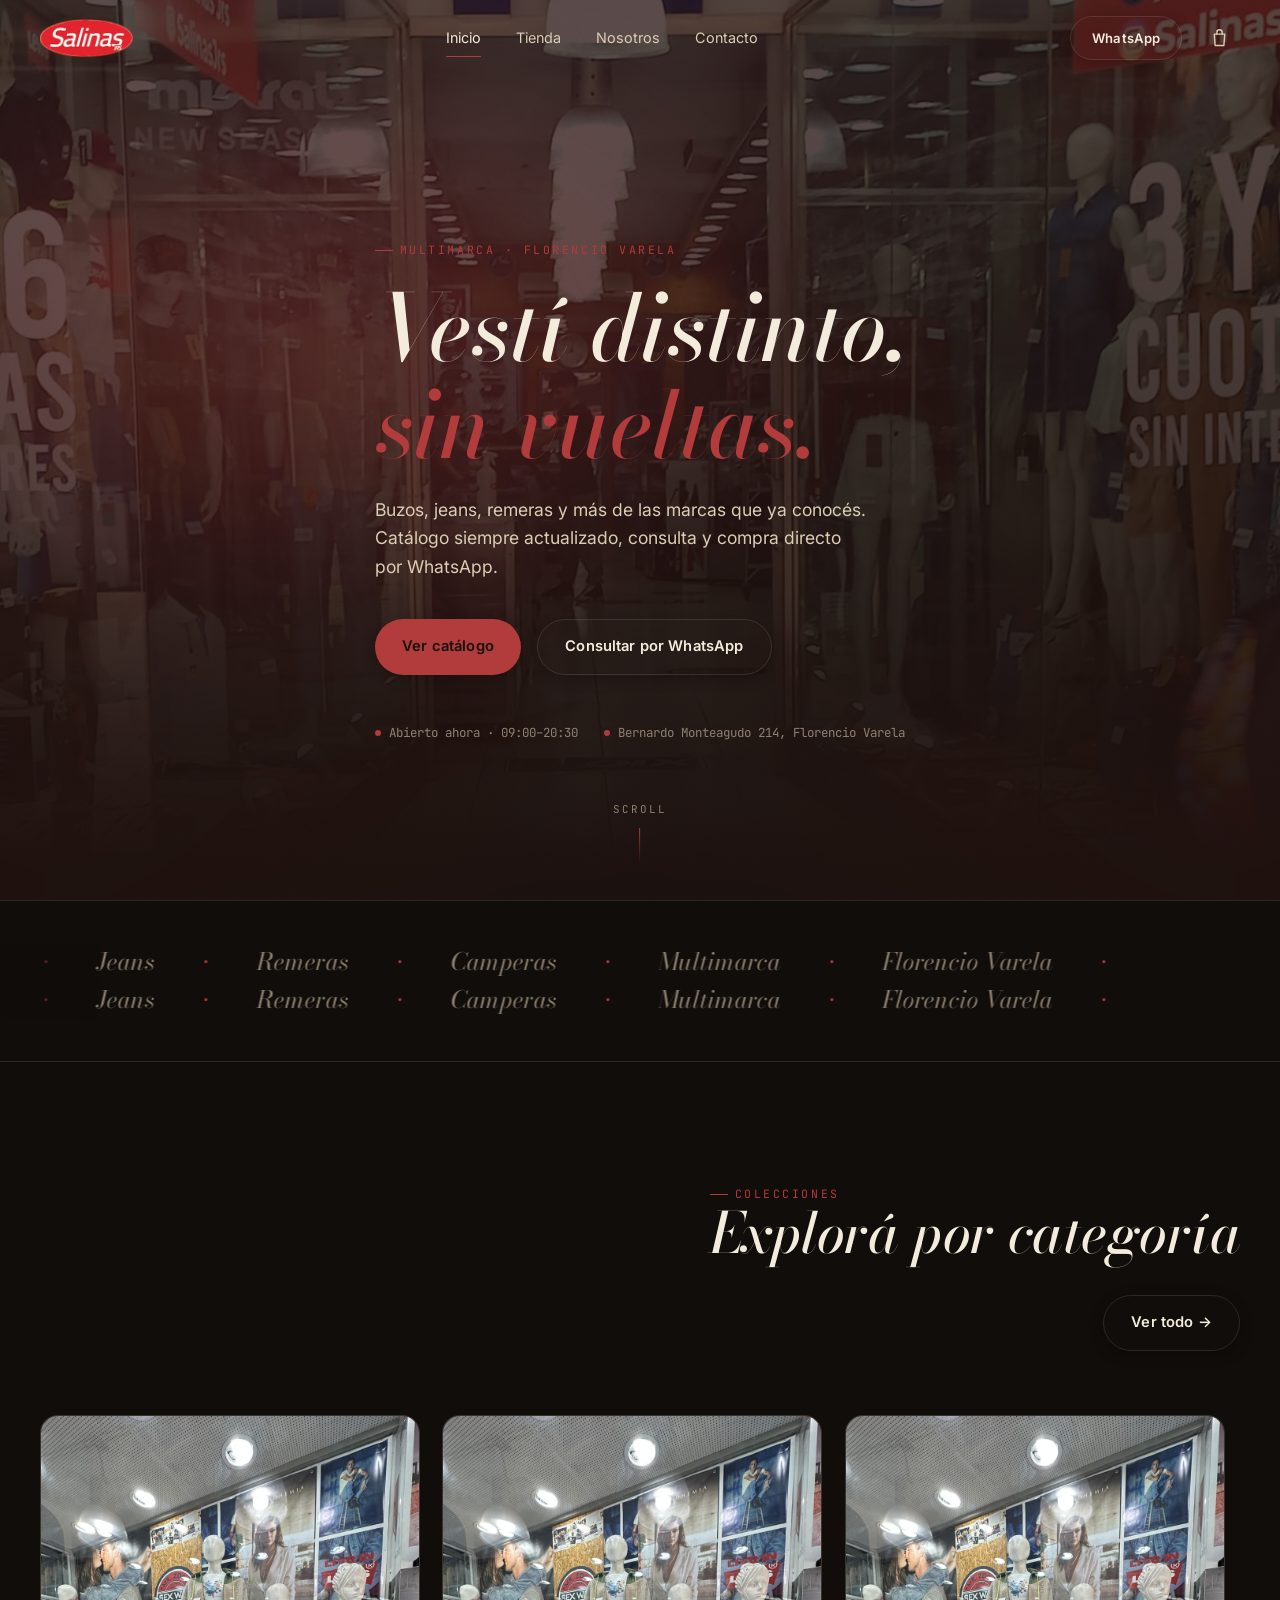
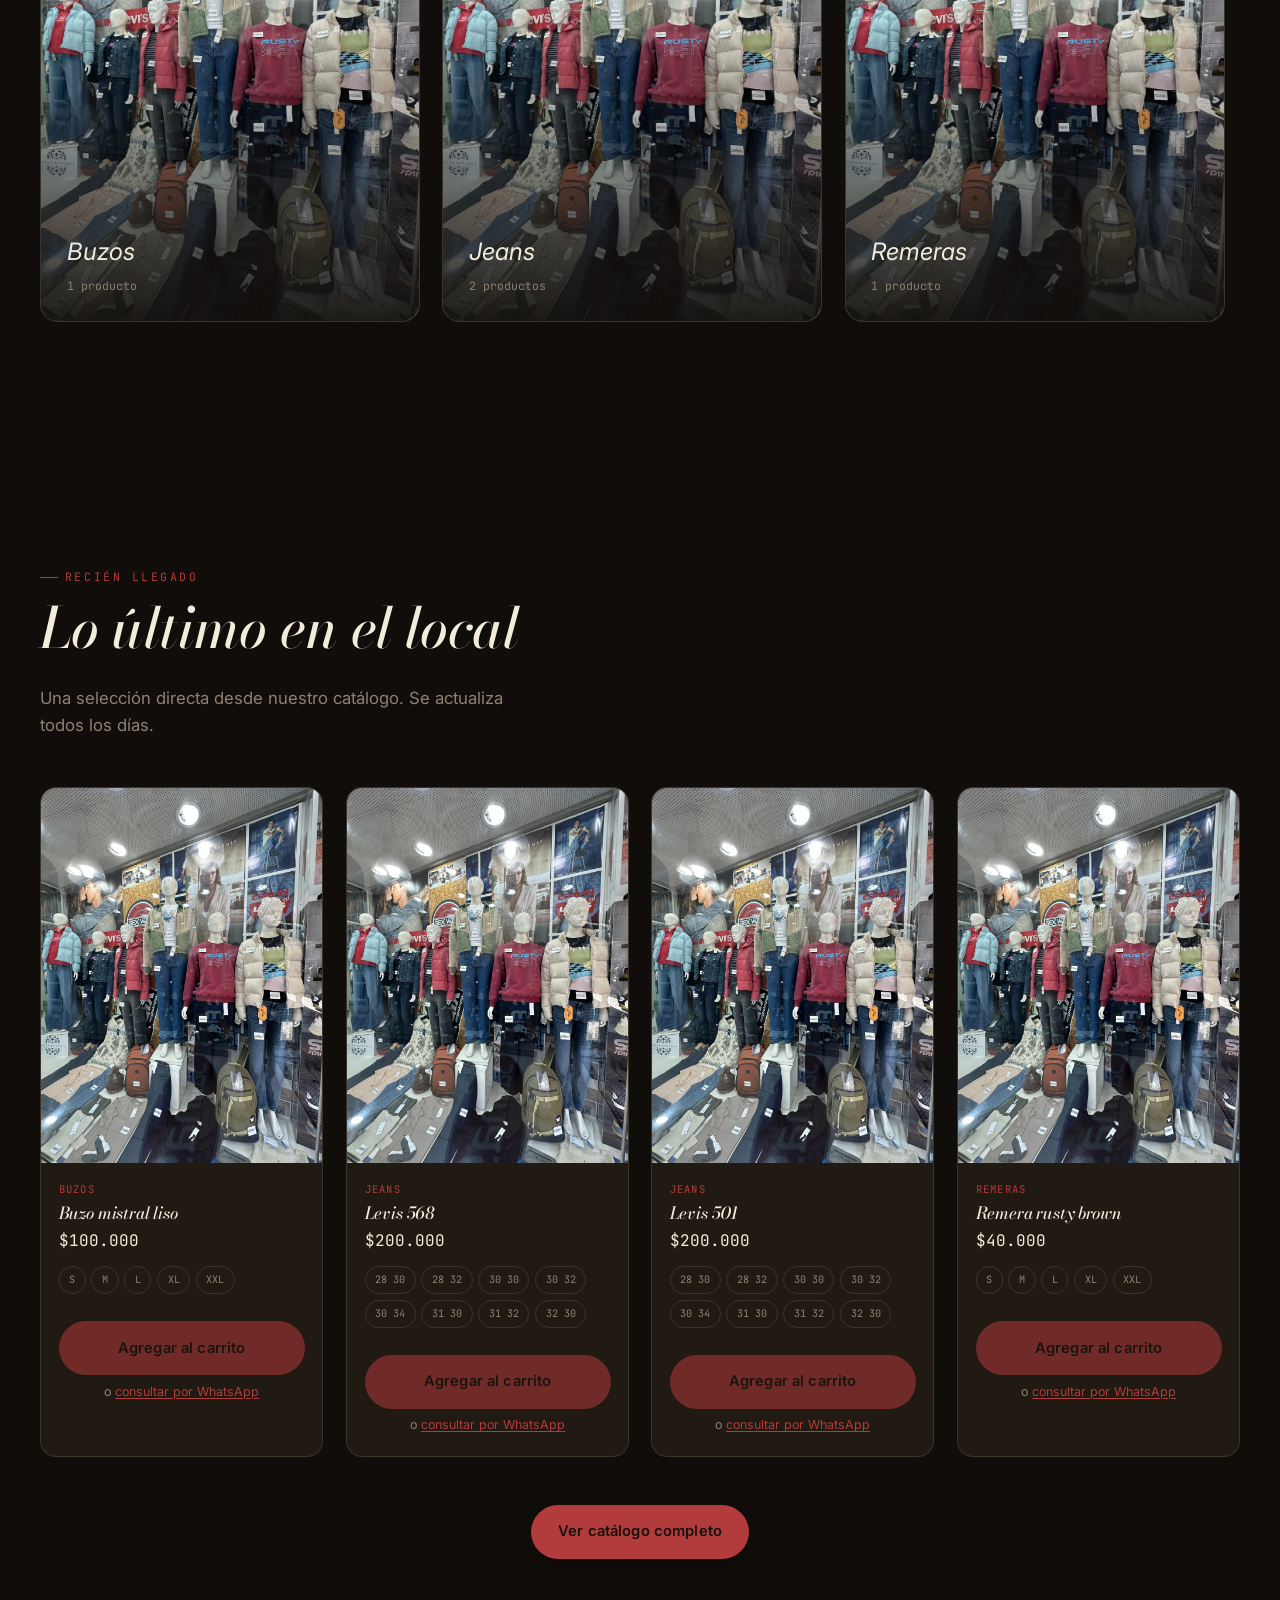
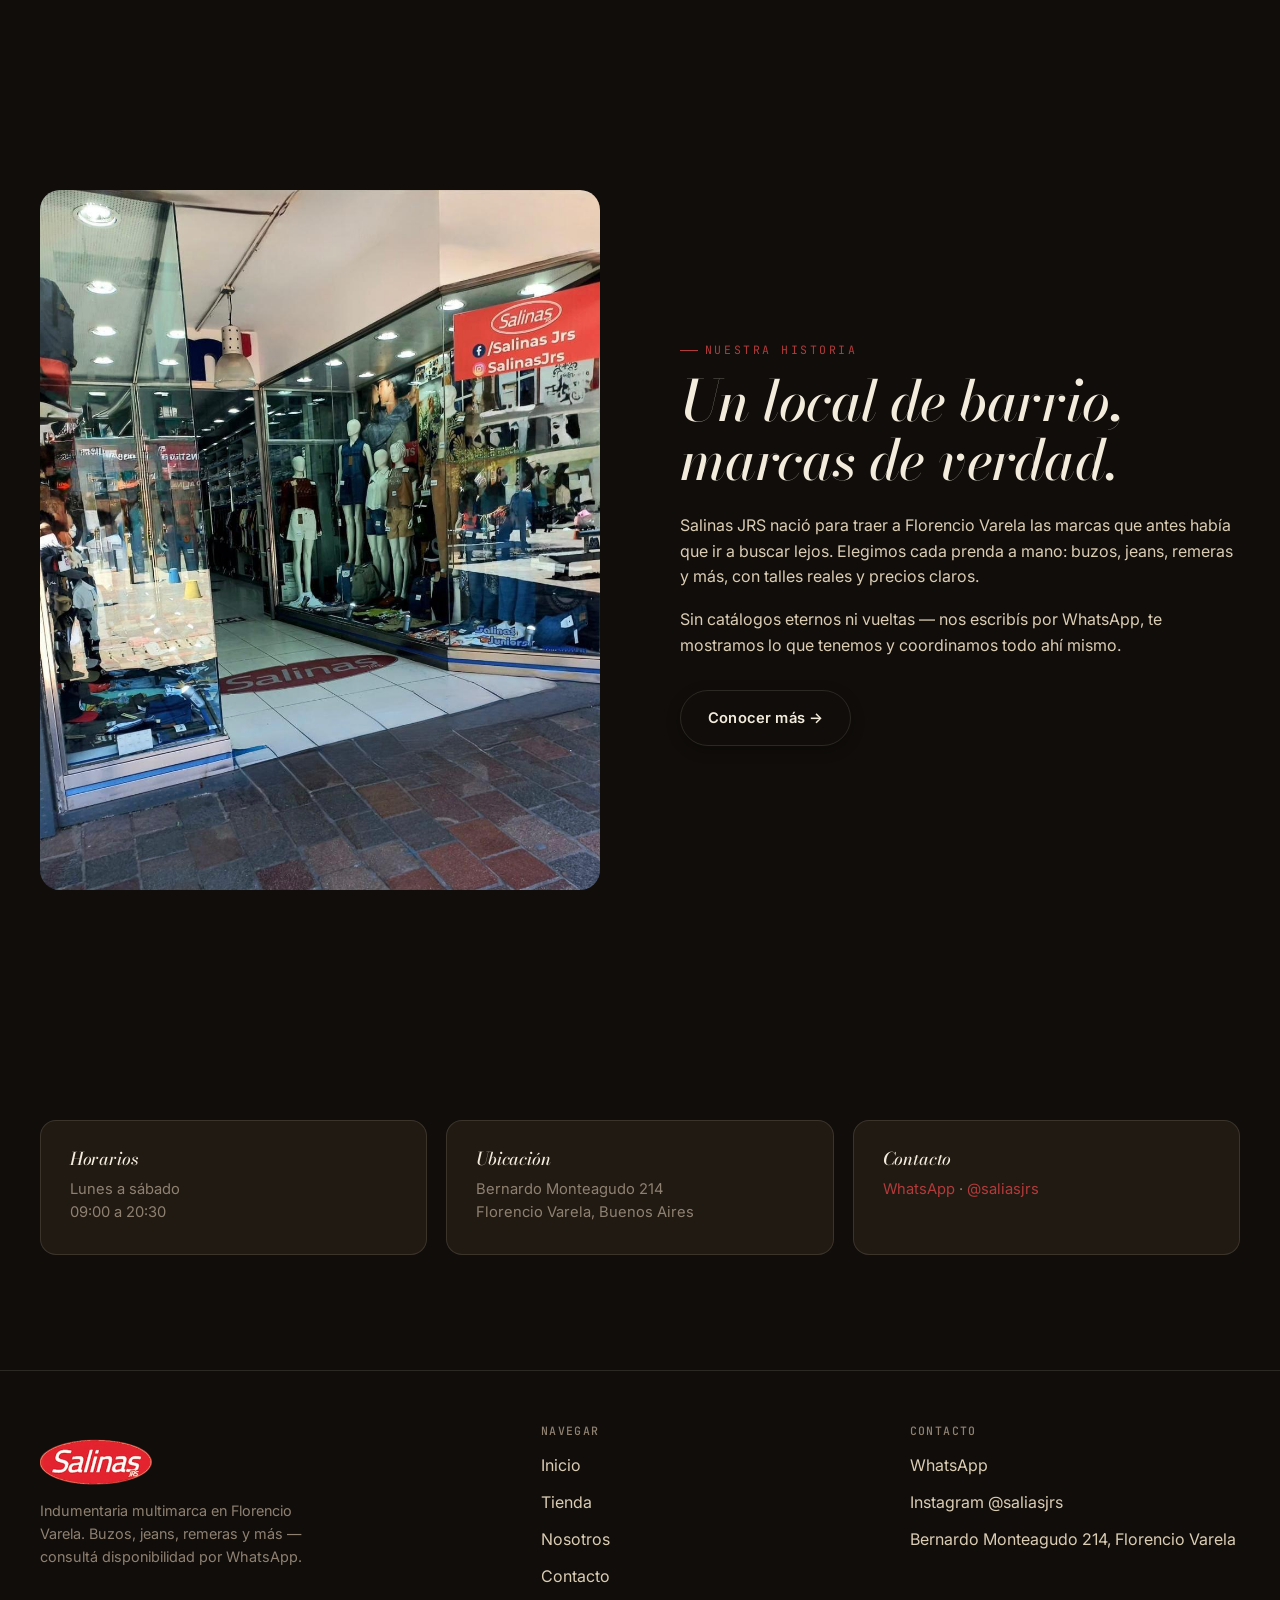
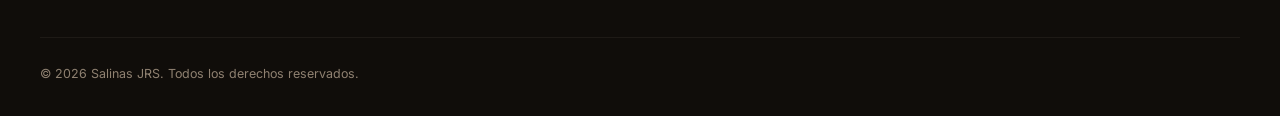
==== commit 6e3c1563: "Update index.html" ====
--- a/index.html
+++ b/index.html
@@ -9,7 +9,7 @@
 <link rel="preconnect" href="https://fonts.gstatic.com" crossorigin>
 <link rel="stylesheet" href="https://fonts.googleapis.com/css2?family=Bodoni+Moda:ital,wght@0,500;1,500;1,600&family=Inter:wght@300;400;500;600&family=JetBrains+Mono:wght@400;500&display=swap">
 <link rel="preload" as="image" href="assets/img/hero.jpg" fetchpriority="high">
-<link rel="stylesheet" href="styles.css?v=20260705">
+<link rel="stylesheet" href="styles.css?v=20260706">
 </head>
 <body>
 <a class="skip-link" href="#main">Saltar al contenido</a>
@@ -213,7 +213,7 @@
 
 <script defer src="lib/gsap.min.js"></script>
 <script defer src="lib/ScrollTrigger.min.js"></script>
-<script defer src="lib/manifest.js"></script>
-<script defer src="main.js?v=20260705"></script>
+<script defer src="lib/manifest.js?v=20260706"></script>
+<script defer src="main.js?v=20260706"></script>
 </body>
 </html>
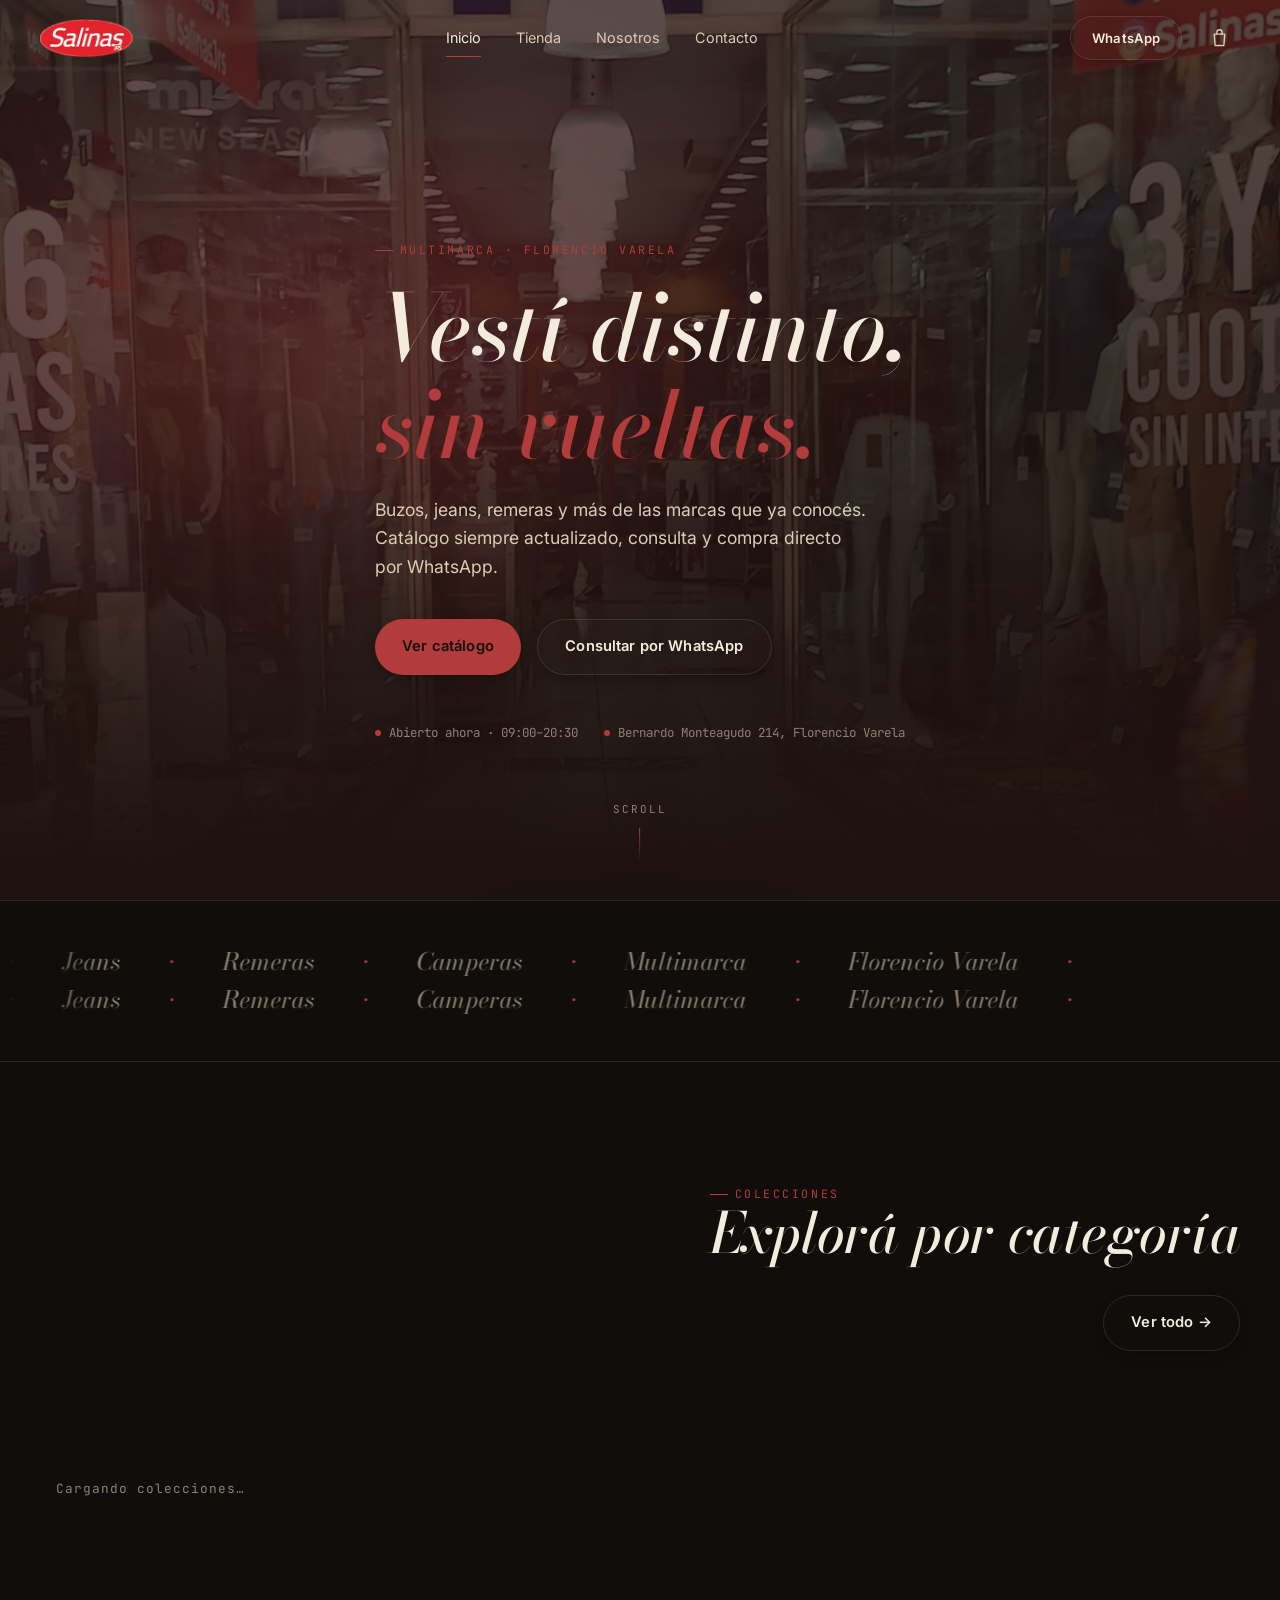
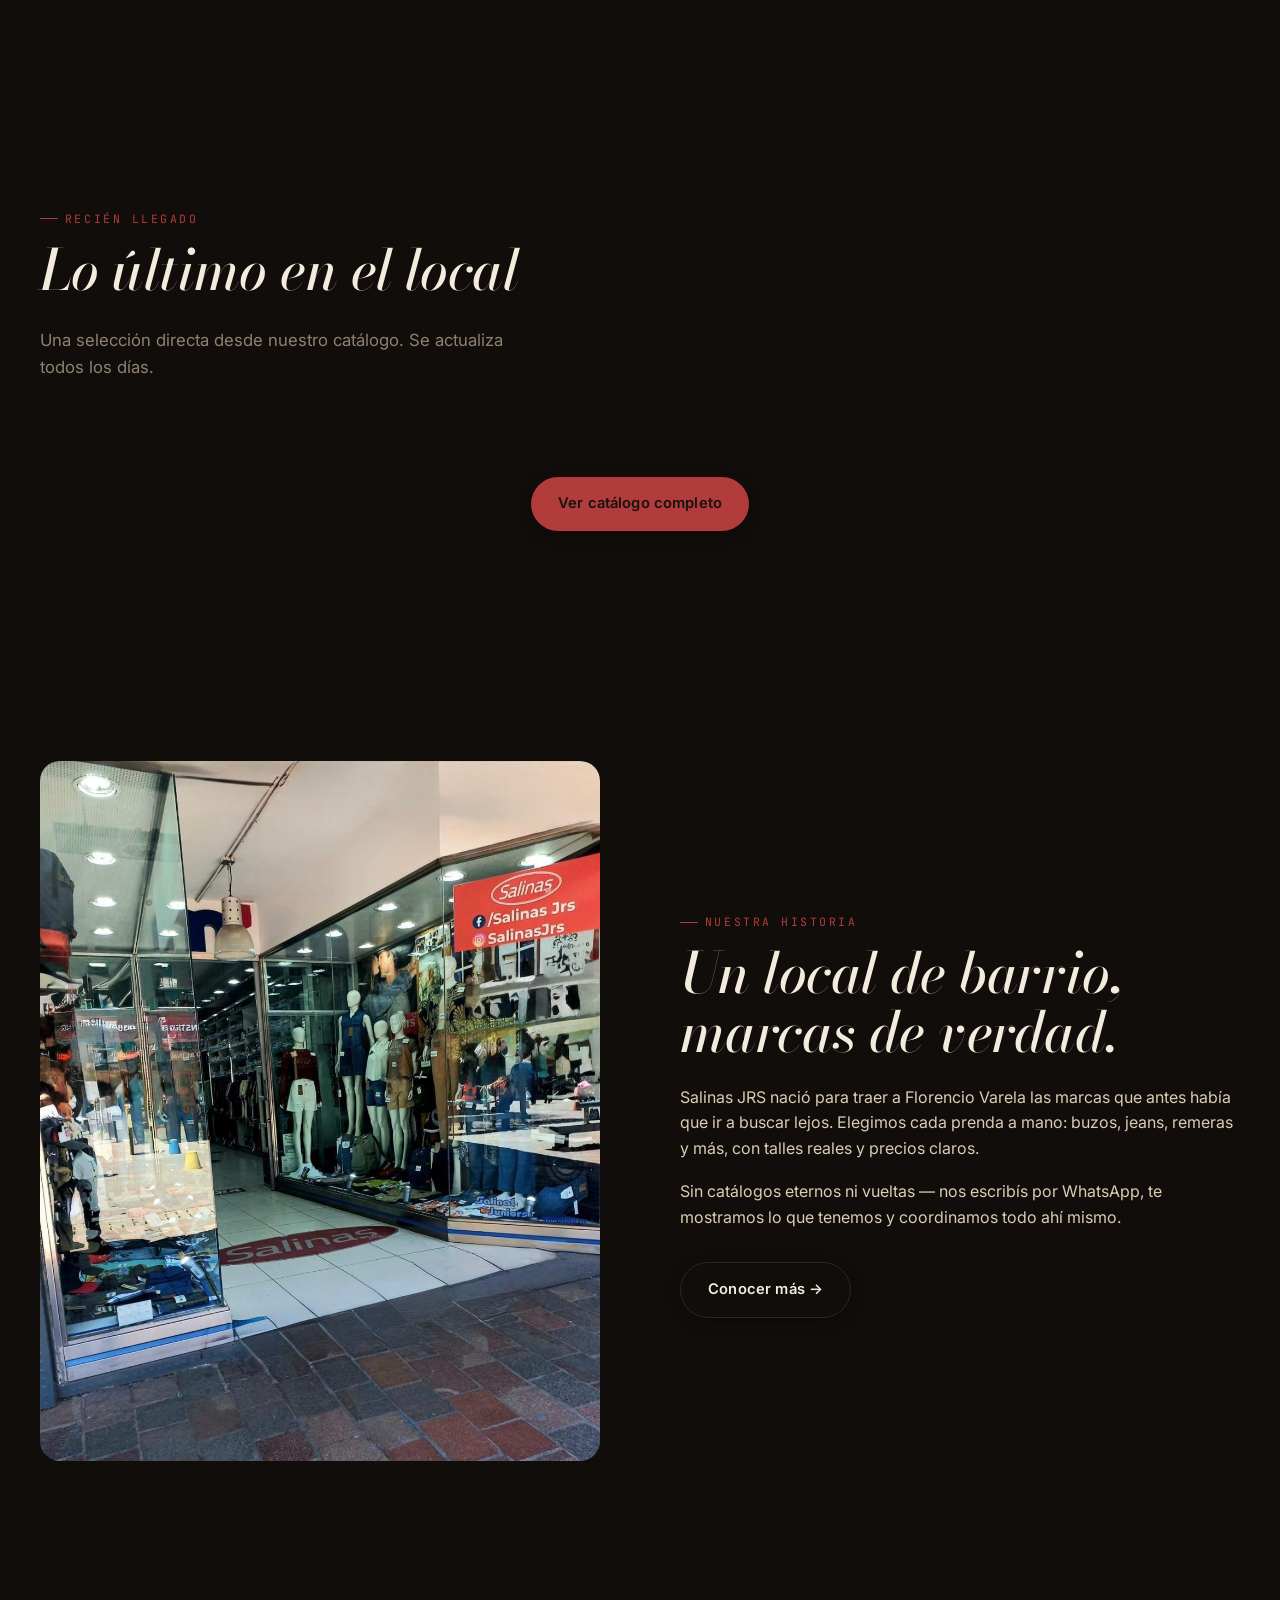
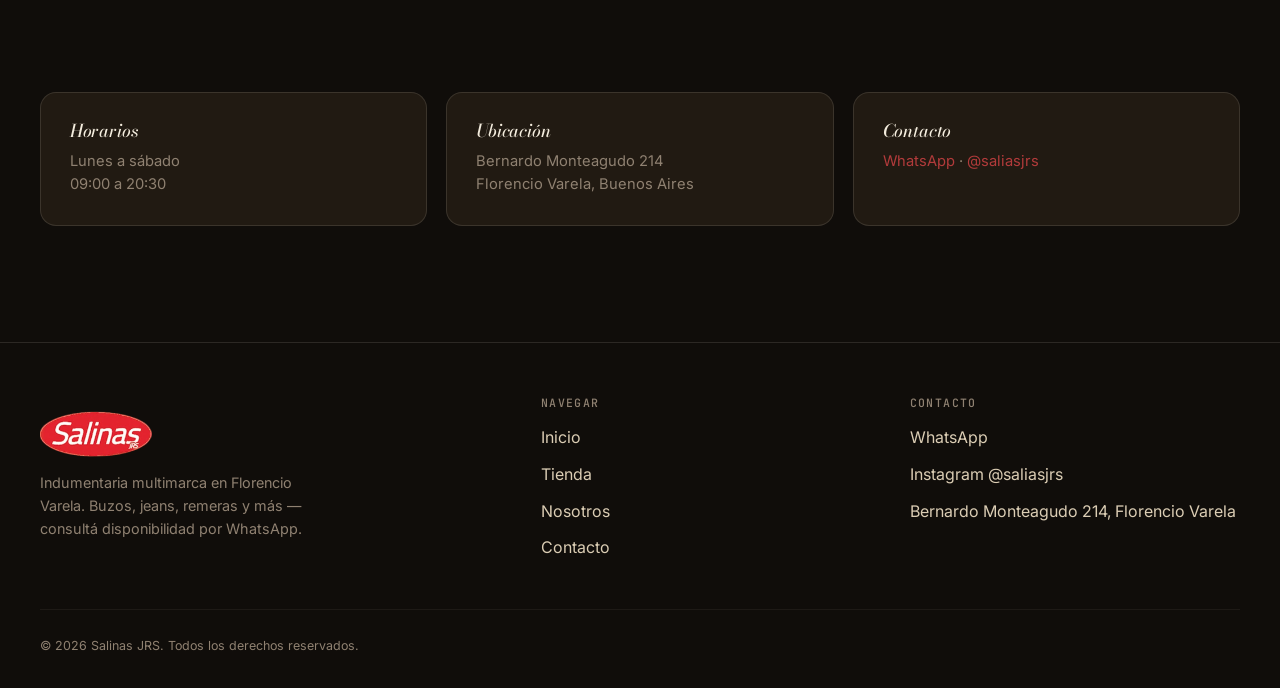
==== commit 969736dc: "Add files via upload" ====
--- a/index.html
+++ b/index.html
@@ -1,219 +1,216 @@
-<!doctype html>
-<html lang="es">
-<head>
-<meta charset="utf-8">
-<meta name="viewport" content="width=device-width, initial-scale=1">
-<title>Salinas JRS · Indumentaria multimarca en Florencio Varela</title>
-<meta name="description" content="Salinas JRS — indumentaria multimarca en Florencio Varela. Buzos, jeans, remeras y más. Catálogo actualizado y consultas por WhatsApp.">
-<link rel="preconnect" href="https://fonts.googleapis.com">
-<link rel="preconnect" href="https://fonts.gstatic.com" crossorigin>
-<link rel="stylesheet" href="https://fonts.googleapis.com/css2?family=Bodoni+Moda:ital,wght@0,500;1,500;1,600&family=Inter:wght@300;400;500;600&family=JetBrains+Mono:wght@400;500&display=swap">
-<link rel="preload" as="image" href="assets/img/hero.jpg" fetchpriority="high">
-<link rel="stylesheet" href="styles.css?v=20260706">
-</head>
-<body>
-<a class="skip-link" href="#main">Saltar al contenido</a>
-
-<div class="splash" data-splash aria-hidden="true">
-  <div>
-    <p class="splash-mark">Salinas JRS</p>
-    <span class="splash-line"></span>
-  </div>
-</div>
-
-<div class="cursor" data-cursor-root aria-hidden="true">
-  <span class="cursor-dot"></span>
-  <span class="cursor-ring"></span>
-</div>
-
-<header class="nav">
-  <div class="container nav-inner">
-    <a href="index.html" class="nav-logo"><img src="assets/img/logo.png" alt="Salinas JRS" width="397" height="170"></a>
-    <nav class="nav-links" aria-label="Principal">
-      <a class="nav-link is-active" href="index.html">Inicio</a>
-      <a class="nav-link" href="tienda.html">Tienda</a>
-      <a class="nav-link" href="nosotros.html">Nosotros</a>
-      <a class="nav-link" href="contacto.html">Contacto</a>
-    </nav>
-    <div class="nav-actions">
-      <a class="btn btn-ghost" href="https://wa.me/5491167595053" target="_blank" rel="noopener">WhatsApp</a>
-      <button class="cart-btn" data-cart-btn aria-label="Ver carrito"><svg viewBox="0 0 24 24" fill="none" stroke="currentColor" stroke-width="1.6" stroke-linecap="round" stroke-linejoin="round"><path d="M6 7h12l-1 13H7L6 7Z"/><path d="M9 7V5a3 3 0 0 1 6 0v2"/></svg><span class="cart-badge" data-cart-badge>0</span></button>
-      <button class="nav-burger" data-nav-burger aria-label="Abrir menú"><span></span></button>
-    </div>
-  </div>
-</header>
-
-<div class="nav-mobile" data-nav-mobile aria-hidden="true">
-  <button class="nav-mobile-close" data-nav-close aria-label="Cerrar menú">CERRAR ✕</button>
-  <nav class="nav-mobile-links" aria-label="Menú móvil">
-    <a href="index.html">Inicio</a>
-    <a href="tienda.html">Tienda</a>
-    <a href="nosotros.html">Nosotros</a>
-    <a href="contacto.html">Contacto</a>
-  </nav>
-</div>
-
-<div class="cart-overlay" data-cart-overlay></div>
-<aside class="cart-drawer" data-cart-drawer aria-label="Carrito de compras">
-  <div class="cart-head">
-    <h2>Tu carrito</h2>
-    <button class="cart-close" data-cart-close aria-label="Cerrar carrito">CERRAR ✕</button>
-  </div>
-  <div class="cart-items" data-cart-items>
-    <p class="cart-empty">Todavía no agregaste productos.</p>
-  </div>
-  <div class="cart-foot">
-    <div class="cart-total">
-      <span class="cart-total-label">Total</span>
-      <span class="cart-total-value" data-cart-total>$0</span>
-    </div>
-    <button type="button" class="btn btn-whatsapp btn-block" data-cart-checkout>Finalizar pedido por WhatsApp</button>
-    <button type="button" class="btn btn-pay btn-block" data-cart-pay>Pagar con tarjeta (cuotas)</button>
-    <p class="cart-pay-error" data-cart-pay-error></p>
-    <p class="cart-pay-hint">Pago seguro con Mercado Pago</p>
-  </div>
-</aside>
-
-<main id="main">
-
-  <section class="hero">
-    <div class="hero-bg" aria-hidden="true">
-      <img src="assets/img/hero.jpg" alt="" fetchpriority="high" loading="eager" decoding="sync">
-    </div>
-    <div class="hero-mesh" aria-hidden="true"></div>
-    <div class="hero-grain" aria-hidden="true"></div>
-    <div class="container hero-inner">
-      <span class="eyebrow">Multimarca · Florencio Varela</span>
-      <h1 class="hero-title">Vestí distinto,<br><em>sin vueltas.</em></h1>
-      <p class="hero-sub">Buzos, jeans, remeras y más de las marcas que ya conocés. Catálogo siempre actualizado, consulta y compra directo por WhatsApp.</p>
-      <div class="hero-actions">
-        <a class="btn btn-primary" href="tienda.html">Ver catálogo</a>
-        <a class="btn btn-ghost" href="https://wa.me/5491167595053?text=Hola!%20Quiero%20hacer%20una%20consulta" target="_blank" rel="noopener">Consultar por WhatsApp</a>
-      </div>
-      <div class="hero-meta">
-        <span class="hero-meta-item"><span class="dot"></span>Abierto ahora · 09:00–20:30</span>
-        <span class="hero-meta-item"><span class="dot"></span>Bernardo Monteagudo 214, Florencio Varela</span>
-      </div>
-    </div>
-    <span class="scroll-hint">Scroll</span>
-  </section>
-
-  <section class="marquee-section">
-    <div class="marquee">
-      <div class="marquee-track" data-marquee>
-        <span>Buzos</span><span class="dot">·</span>
-        <span>Jeans</span><span class="dot">·</span>
-        <span>Remeras</span><span class="dot">·</span>
-        <span>Camperas</span><span class="dot">·</span>
-        <span>Multimarca</span><span class="dot">·</span>
-        <span>Florencio Varela</span><span class="dot">·</span>
-      </div>
-    </div>
-  </section>
-
-  <section class="section showcase" data-reveal>
-    <div class="container">
-      <div class="section-head section-head-row">
-        <div>
-          <span class="eyebrow">Colecciones</span>
-          <h2 class="section-title">Explorá por categoría</h2>
-        </div>
-        <a class="btn btn-ghost" href="tienda.html">Ver todo →</a>
-      </div>
-    </div>
-    <div class="showcase-viewport container">
-      <div class="showcase-track" data-showcase>
-        <p class="product-skeleton">Cargando colecciones…</p>
-      </div>
-    </div>
-  </section>
-
-  <section class="section" data-reveal>
-    <div class="container">
-      <div class="section-head">
-        <span class="eyebrow">Recién llegado</span>
-        <h2 class="section-title">Lo último en el local</h2>
-        <p class="section-sub">Una selección directa desde nuestro catálogo. Se actualiza todos los días.</p>
-      </div>
-      <div class="product-grid" data-featured>
-        <p class="product-skeleton">Cargando destacados…</p>
-      </div>
-      <div style="text-align:center; margin-top:3rem;">
-        <a class="btn btn-primary" href="tienda.html">Ver catálogo completo</a>
-      </div>
-    </div>
-  </section>
-
-  <section class="section" data-reveal>
-    <div class="container story">
-      <figure class="story-figure">
-        <img src="assets/img/nosotros.jpg" alt="Entrada del local Salinas JRS en Florencio Varela" loading="lazy" decoding="async">
-      </figure>
-      <div class="story-text">
-        <span class="eyebrow">Nuestra historia</span>
-        <h2 class="section-title" style="margin-top:.8rem;">Un local de barrio,<br><em>marcas de verdad.</em></h2>
-        <p style="margin-top:1.4rem;">Salinas JRS nació para traer a Florencio Varela las marcas que antes había que ir a buscar lejos. Elegimos cada prenda a mano: buzos, jeans, remeras y más, con talles reales y precios claros.</p>
-        <p>Sin catálogos eternos ni vueltas — nos escribís por WhatsApp, te mostramos lo que tenemos y coordinamos todo ahí mismo.</p>
-        <a class="btn btn-ghost" href="nosotros.html" style="margin-top:2rem;">Conocer más →</a>
-      </div>
-    </div>
-  </section>
-
-  <section class="section" data-reveal>
-    <div class="container">
-      <div class="info-grid">
-        <div class="info-card">
-          <h3>Horarios</h3>
-          <p>Lunes a sábado<br>09:00 a 20:30</p>
-        </div>
-        <div class="info-card">
-          <h3>Ubicación</h3>
-          <p>Bernardo Monteagudo 214<br>Florencio Varela, Buenos Aires</p>
-        </div>
-        <div class="info-card">
-          <h3>Contacto</h3>
-          <p><a href="https://wa.me/5491167595053" style="color:var(--accent)">WhatsApp</a> · <a href="https://instagram.com/saliasjrs" style="color:var(--accent)">@saliasjrs</a></p>
-        </div>
-      </div>
-    </div>
-  </section>
-
-</main>
-
-<footer class="footer">
-  <div class="container">
-    <div class="footer-grid">
-      <div class="footer-brand">
-        <p class="footer-logo"><img src="assets/img/logo.png" alt="Salinas JRS" width="397" height="170" loading="lazy"></p>
-        <p>Indumentaria multimarca en Florencio Varela. Buzos, jeans, remeras y más — consultá disponibilidad por WhatsApp.</p>
-      </div>
-      <div>
-        <h4>Navegar</h4>
-        <div class="footer-links">
-          <a href="index.html">Inicio</a>
-          <a href="tienda.html">Tienda</a>
-          <a href="nosotros.html">Nosotros</a>
-          <a href="contacto.html">Contacto</a>
-        </div>
-      </div>
-      <div>
-        <h4>Contacto</h4>
-        <div class="footer-links">
-          <a href="https://wa.me/5491167595053" target="_blank" rel="noopener">WhatsApp</a>
-          <a href="https://instagram.com/saliasjrs" target="_blank" rel="noopener">Instagram @saliasjrs</a>
-          <a href="contacto.html">Bernardo Monteagudo 214, Florencio Varela</a>
-        </div>
-      </div>
-    </div>
-    <div class="footer-bottom">
-      <span>© 2026 Salinas JRS. Todos los derechos reservados.</span>
-    </div>
-  </div>
-</footer>
-
-<script defer src="lib/gsap.min.js"></script>
-<script defer src="lib/ScrollTrigger.min.js"></script>
-<script defer src="lib/manifest.js?v=20260706"></script>
-<script defer src="main.js?v=20260706"></script>
-</body>
-</html>
+<!doctype html>
+<html lang="es">
+<head>
+<meta charset="utf-8">
+<meta name="viewport" content="width=device-width, initial-scale=1">
+<title>Salinas JRS · Indumentaria multimarca en Florencio Varela</title>
+<meta name="description" content="Salinas JRS — indumentaria multimarca en Florencio Varela. Buzos, jeans, remeras y más. Catálogo actualizado y consultas por WhatsApp.">
+<link rel="preconnect" href="https://fonts.googleapis.com">
+<link rel="preconnect" href="https://fonts.gstatic.com" crossorigin>
+<link rel="stylesheet" href="https://fonts.googleapis.com/css2?family=Bodoni+Moda:ital,wght@0,500;1,500;1,600&family=Inter:wght@300;400;500;600&family=JetBrains+Mono:wght@400;500&display=swap">
+<link rel="preload" as="image" href="assets/img/hero.jpg" fetchpriority="high">
+<link rel="stylesheet" href="styles.css?v=20260707">
+</head>
+<body>
+<a class="skip-link" href="#main">Saltar al contenido</a>
+
+<div class="splash" data-splash aria-hidden="true">
+  <div>
+    <p class="splash-mark">Salinas JRS</p>
+    <span class="splash-line"></span>
+  </div>
+</div>
+
+<div class="cursor" data-cursor-root aria-hidden="true">
+  <span class="cursor-dot"></span>
+  <span class="cursor-ring"></span>
+</div>
+
+<header class="nav">
+  <div class="container nav-inner">
+    <a href="index.html" class="nav-logo"><img src="assets/img/logo.png" alt="Salinas JRS" width="397" height="170"></a>
+    <nav class="nav-links" aria-label="Principal">
+      <a class="nav-link is-active" href="index.html">Inicio</a>
+      <a class="nav-link" href="tienda.html">Tienda</a>
+      <a class="nav-link" href="nosotros.html">Nosotros</a>
+      <a class="nav-link" href="contacto.html">Contacto</a>
+    </nav>
+    <div class="nav-actions">
+      <a class="btn btn-ghost" href="https://wa.me/5491167595053" target="_blank" rel="noopener">WhatsApp</a>
+      <button class="cart-btn" data-cart-btn aria-label="Ver carrito"><svg viewBox="0 0 24 24" fill="none" stroke="currentColor" stroke-width="1.6" stroke-linecap="round" stroke-linejoin="round"><path d="M6 7h12l-1 13H7L6 7Z"/><path d="M9 7V5a3 3 0 0 1 6 0v2"/></svg><span class="cart-badge" data-cart-badge>0</span></button>
+      <button class="nav-burger" data-nav-burger aria-label="Abrir menú"><span></span></button>
+    </div>
+  </div>
+</header>
+
+<div class="nav-mobile" data-nav-mobile aria-hidden="true">
+  <button class="nav-mobile-close" data-nav-close aria-label="Cerrar menú">CERRAR ✕</button>
+  <nav class="nav-mobile-links" aria-label="Menú móvil">
+    <a href="index.html">Inicio</a>
+    <a href="tienda.html">Tienda</a>
+    <a href="nosotros.html">Nosotros</a>
+    <a href="contacto.html">Contacto</a>
+  </nav>
+</div>
+
+<div class="cart-overlay" data-cart-overlay></div>
+<aside class="cart-drawer" data-cart-drawer aria-label="Carrito de compras">
+  <div class="cart-head">
+    <h2>Tu carrito</h2>
+    <button class="cart-close" data-cart-close aria-label="Cerrar carrito">CERRAR ✕</button>
+  </div>
+  <div class="cart-items" data-cart-items>
+    <p class="cart-empty">Todavía no agregaste productos.</p>
+  </div>
+  <div class="cart-foot">
+    <div class="cart-total">
+      <span class="cart-total-label">Total</span>
+      <span class="cart-total-value" data-cart-total>$0</span>
+    </div>
+    <button type="button" class="btn btn-whatsapp btn-block" data-cart-checkout>Finalizar pedido por WhatsApp</button>
+  </div>
+</aside>
+
+<main id="main">
+
+  <section class="hero">
+    <div class="hero-bg" aria-hidden="true">
+      <img src="assets/img/hero.jpg" alt="" fetchpriority="high" loading="eager" decoding="sync">
+    </div>
+    <div class="hero-mesh" aria-hidden="true"></div>
+    <div class="hero-grain" aria-hidden="true"></div>
+    <div class="container hero-inner">
+      <span class="eyebrow">Multimarca · Florencio Varela</span>
+      <h1 class="hero-title">Vestí distinto,<br><em>sin vueltas.</em></h1>
+      <p class="hero-sub">Buzos, jeans, remeras y más de las marcas que ya conocés. Catálogo siempre actualizado, consulta y compra directo por WhatsApp.</p>
+      <div class="hero-actions">
+        <a class="btn btn-primary" href="tienda.html">Ver catálogo</a>
+        <a class="btn btn-ghost" href="https://wa.me/5491167595053?text=Hola!%20Quiero%20hacer%20una%20consulta" target="_blank" rel="noopener">Consultar por WhatsApp</a>
+      </div>
+      <div class="hero-meta">
+        <span class="hero-meta-item"><span class="dot"></span>Abierto ahora · 09:00–20:30</span>
+        <span class="hero-meta-item"><span class="dot"></span>Bernardo Monteagudo 214, Florencio Varela</span>
+      </div>
+    </div>
+    <span class="scroll-hint">Scroll</span>
+  </section>
+
+  <section class="marquee-section">
+    <div class="marquee">
+      <div class="marquee-track" data-marquee>
+        <span>Buzos</span><span class="dot">·</span>
+        <span>Jeans</span><span class="dot">·</span>
+        <span>Remeras</span><span class="dot">·</span>
+        <span>Camperas</span><span class="dot">·</span>
+        <span>Multimarca</span><span class="dot">·</span>
+        <span>Florencio Varela</span><span class="dot">·</span>
+      </div>
+    </div>
+  </section>
+
+  <section class="section showcase" data-reveal>
+    <div class="container">
+      <div class="section-head section-head-row">
+        <div>
+          <span class="eyebrow">Colecciones</span>
+          <h2 class="section-title">Explorá por categoría</h2>
+        </div>
+        <a class="btn btn-ghost" href="tienda.html">Ver todo →</a>
+      </div>
+    </div>
+    <div class="showcase-viewport container">
+      <div class="showcase-track" data-showcase>
+        <p class="product-skeleton">Cargando colecciones…</p>
+      </div>
+    </div>
+  </section>
+
+  <section class="section" data-reveal>
+    <div class="container">
+      <div class="section-head">
+        <span class="eyebrow">Recién llegado</span>
+        <h2 class="section-title">Lo último en el local</h2>
+        <p class="section-sub">Una selección directa desde nuestro catálogo. Se actualiza todos los días.</p>
+      </div>
+      <div class="product-grid" data-featured>
+        <p class="product-skeleton">Cargando destacados…</p>
+      </div>
+      <div style="text-align:center; margin-top:3rem;">
+        <a class="btn btn-primary" href="tienda.html">Ver catálogo completo</a>
+      </div>
+    </div>
+  </section>
+
+  <section class="section" data-reveal>
+    <div class="container story">
+      <figure class="story-figure">
+        <img src="assets/img/nosotros.jpg" alt="Entrada del local Salinas JRS en Florencio Varela" loading="lazy" decoding="async">
+      </figure>
+      <div class="story-text">
+        <span class="eyebrow">Nuestra historia</span>
+        <h2 class="section-title" style="margin-top:.8rem;">Un local de barrio,<br><em>marcas de verdad.</em></h2>
+        <p style="margin-top:1.4rem;">Salinas JRS nació para traer a Florencio Varela las marcas que antes había que ir a buscar lejos. Elegimos cada prenda a mano: buzos, jeans, remeras y más, con talles reales y precios claros.</p>
+        <p>Sin catálogos eternos ni vueltas — nos escribís por WhatsApp, te mostramos lo que tenemos y coordinamos todo ahí mismo.</p>
+        <a class="btn btn-ghost" href="nosotros.html" style="margin-top:2rem;">Conocer más →</a>
+      </div>
+    </div>
+  </section>
+
+  <section class="section" data-reveal>
+    <div class="container">
+      <div class="info-grid">
+        <div class="info-card">
+          <h3>Horarios</h3>
+          <p>Lunes a sábado<br>09:00 a 20:30</p>
+        </div>
+        <div class="info-card">
+          <h3>Ubicación</h3>
+          <p>Bernardo Monteagudo 214<br>Florencio Varela, Buenos Aires</p>
+        </div>
+        <div class="info-card">
+          <h3>Contacto</h3>
+          <p><a href="https://wa.me/5491167595053" style="color:var(--accent)">WhatsApp</a> · <a href="https://instagram.com/saliasjrs" style="color:var(--accent)">@saliasjrs</a></p>
+        </div>
+      </div>
+    </div>
+  </section>
+
+</main>
+
+<footer class="footer">
+  <div class="container">
+    <div class="footer-grid">
+      <div class="footer-brand">
+        <p class="footer-logo"><img src="assets/img/logo.png" alt="Salinas JRS" width="397" height="170" loading="lazy"></p>
+        <p>Indumentaria multimarca en Florencio Varela. Buzos, jeans, remeras y más — consultá disponibilidad por WhatsApp.</p>
+      </div>
+      <div>
+        <h4>Navegar</h4>
+        <div class="footer-links">
+          <a href="index.html">Inicio</a>
+          <a href="tienda.html">Tienda</a>
+          <a href="nosotros.html">Nosotros</a>
+          <a href="contacto.html">Contacto</a>
+        </div>
+      </div>
+      <div>
+        <h4>Contacto</h4>
+        <div class="footer-links">
+          <a href="https://wa.me/5491167595053" target="_blank" rel="noopener">WhatsApp</a>
+          <a href="https://instagram.com/saliasjrs" target="_blank" rel="noopener">Instagram @saliasjrs</a>
+          <a href="contacto.html">Bernardo Monteagudo 214, Florencio Varela</a>
+        </div>
+      </div>
+    </div>
+    <div class="footer-bottom">
+      <span>© 2026 Salinas JRS. Todos los derechos reservados.</span>
+    </div>
+  </div>
+</footer>
+
+<script defer src="lib/gsap.min.js"></script>
+<script defer src="lib/ScrollTrigger.min.js"></script>
+<script defer src="lib/manifest.js?v=20260707"></script>
+<script defer src="main.js?v=20260707"></script>
+</body>
+</html>
--- a/styles.css
+++ b/styles.css
@@ -365,15 +365,21 @@
   display: flex; flex-direction: column;
 }
 .product-media { position: relative; aspect-ratio: 3/4; overflow: hidden; background: var(--bg-4); }
-.product-img { position: absolute; inset: 0; width: 100%; height: 100%; object-fit: cover; transition: opacity .6s var(--ease-soft), transform .8s var(--ease-soft); }
-.product-img.img-b { opacity: 0; }
-.product-card:hover .product-img.img-a { transform: scale(1.06); opacity: 0; }
-.product-card:hover .product-img.img-b { opacity: 1; transform: scale(1.06); }
+.product-img { position: absolute; inset: 0; width: 100%; height: 100%; object-fit: cover; transition: opacity .15s linear, transform .8s var(--ease-soft); }
+.product-card:hover .product-img { transform: scale(1.06); }
 .product-card:hover .product-media { box-shadow: inset 0 0 0 1px var(--accent-soft); }
 .product-body { padding: 1.1rem 1.1rem 1.3rem; display: flex; flex-direction: column; gap: .5rem; flex: 1; }
 .product-cat { font-family: var(--mono); font-size: .66rem; letter-spacing: .12em; text-transform: uppercase; color: var(--accent); }
 .product-name { font-size: 1.05rem; font-style: italic; }
 .product-price { font-family: var(--mono); font-size: 1rem; color: var(--cream); margin-top: -.2rem; }
+.product-colors { display: flex; flex-wrap: wrap; gap: .35rem; margin-block: .3rem .1rem; }
+.color-chip {
+  font-family: var(--mono); font-size: .62rem; padding: .3rem .65rem; border: 1px solid var(--line); border-radius: 999px;
+  color: var(--cream-3); background: transparent; cursor: pointer; opacity: .65;
+  transition: opacity .25s var(--ease-out), transform .2s var(--ease-out);
+}
+.color-chip:hover { opacity: 1; }
+.color-chip.is-selected { opacity: 1; box-shadow: 0 0 0 2px var(--bg-3), 0 0 0 3px var(--cream-3); }
 .product-sizes { display: flex; flex-wrap: wrap; gap: .35rem; margin-block: .3rem .5rem; }
 .size-chip {
   font-family: var(--mono); font-size: .64rem; padding: .3rem .6rem; border: 1px solid var(--line); border-radius: 999px;
@@ -444,14 +450,6 @@
 .cart-total { display: flex; justify-content: space-between; align-items: baseline; margin-bottom: 1rem; }
 .cart-total-label { color: var(--cream-3); font-size: .85rem; }
 .cart-total-value { font-family: var(--mono); font-size: 1.3rem; color: var(--cream); }
-.btn-pay { background: var(--cream); color: var(--bg); margin-top: .7rem; }
-.btn-pay:hover { background: var(--cream-2); }
-.cart-pay-error {
-  color: var(--accent); font-size: .78rem; text-align: center; margin-top: .8rem;
-  opacity: 0; height: 0; overflow: hidden; transition: opacity .25s, height .25s;
-}
-.cart-pay-error.is-visible { opacity: 1; height: auto; }
-.cart-pay-hint { font-size: .7rem; color: var(--cream-3); text-align: center; margin-top: .6rem; }
 
 /* =============================================================
    14. Story / Nosotros blocks
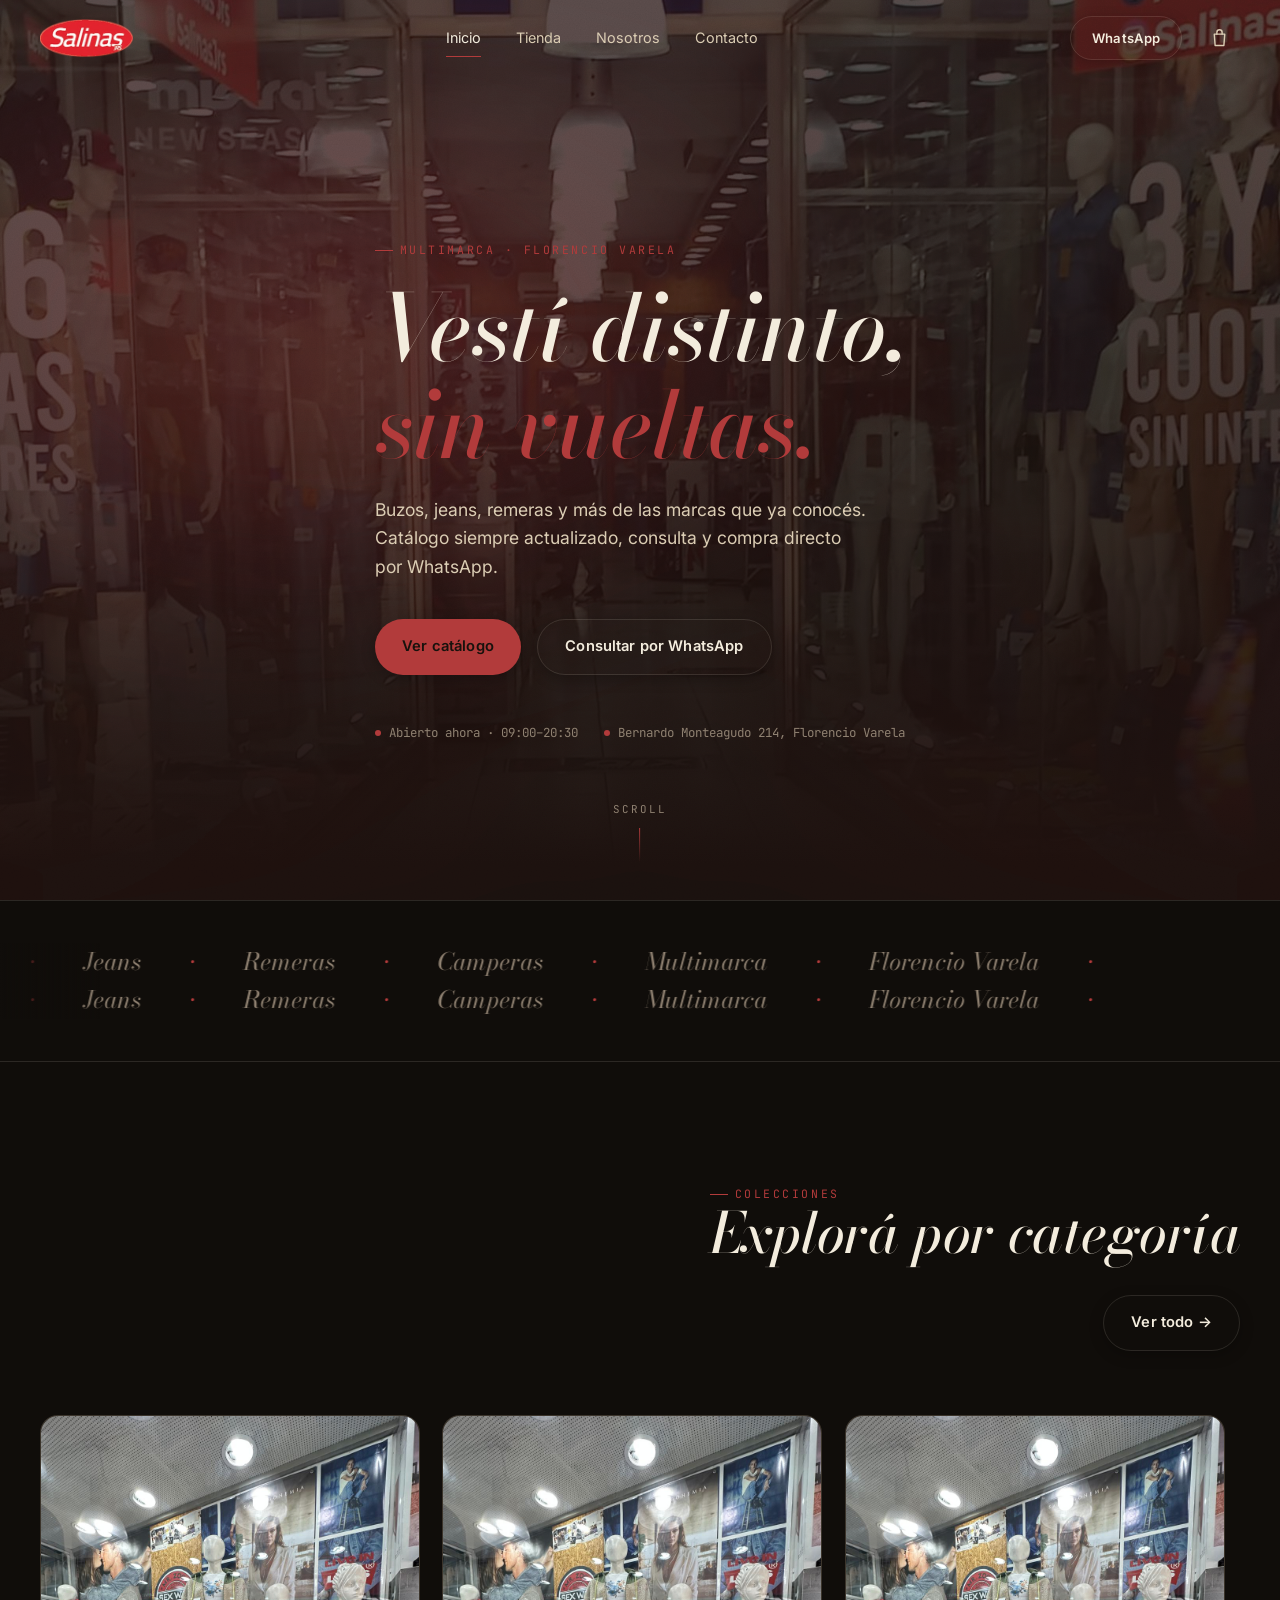
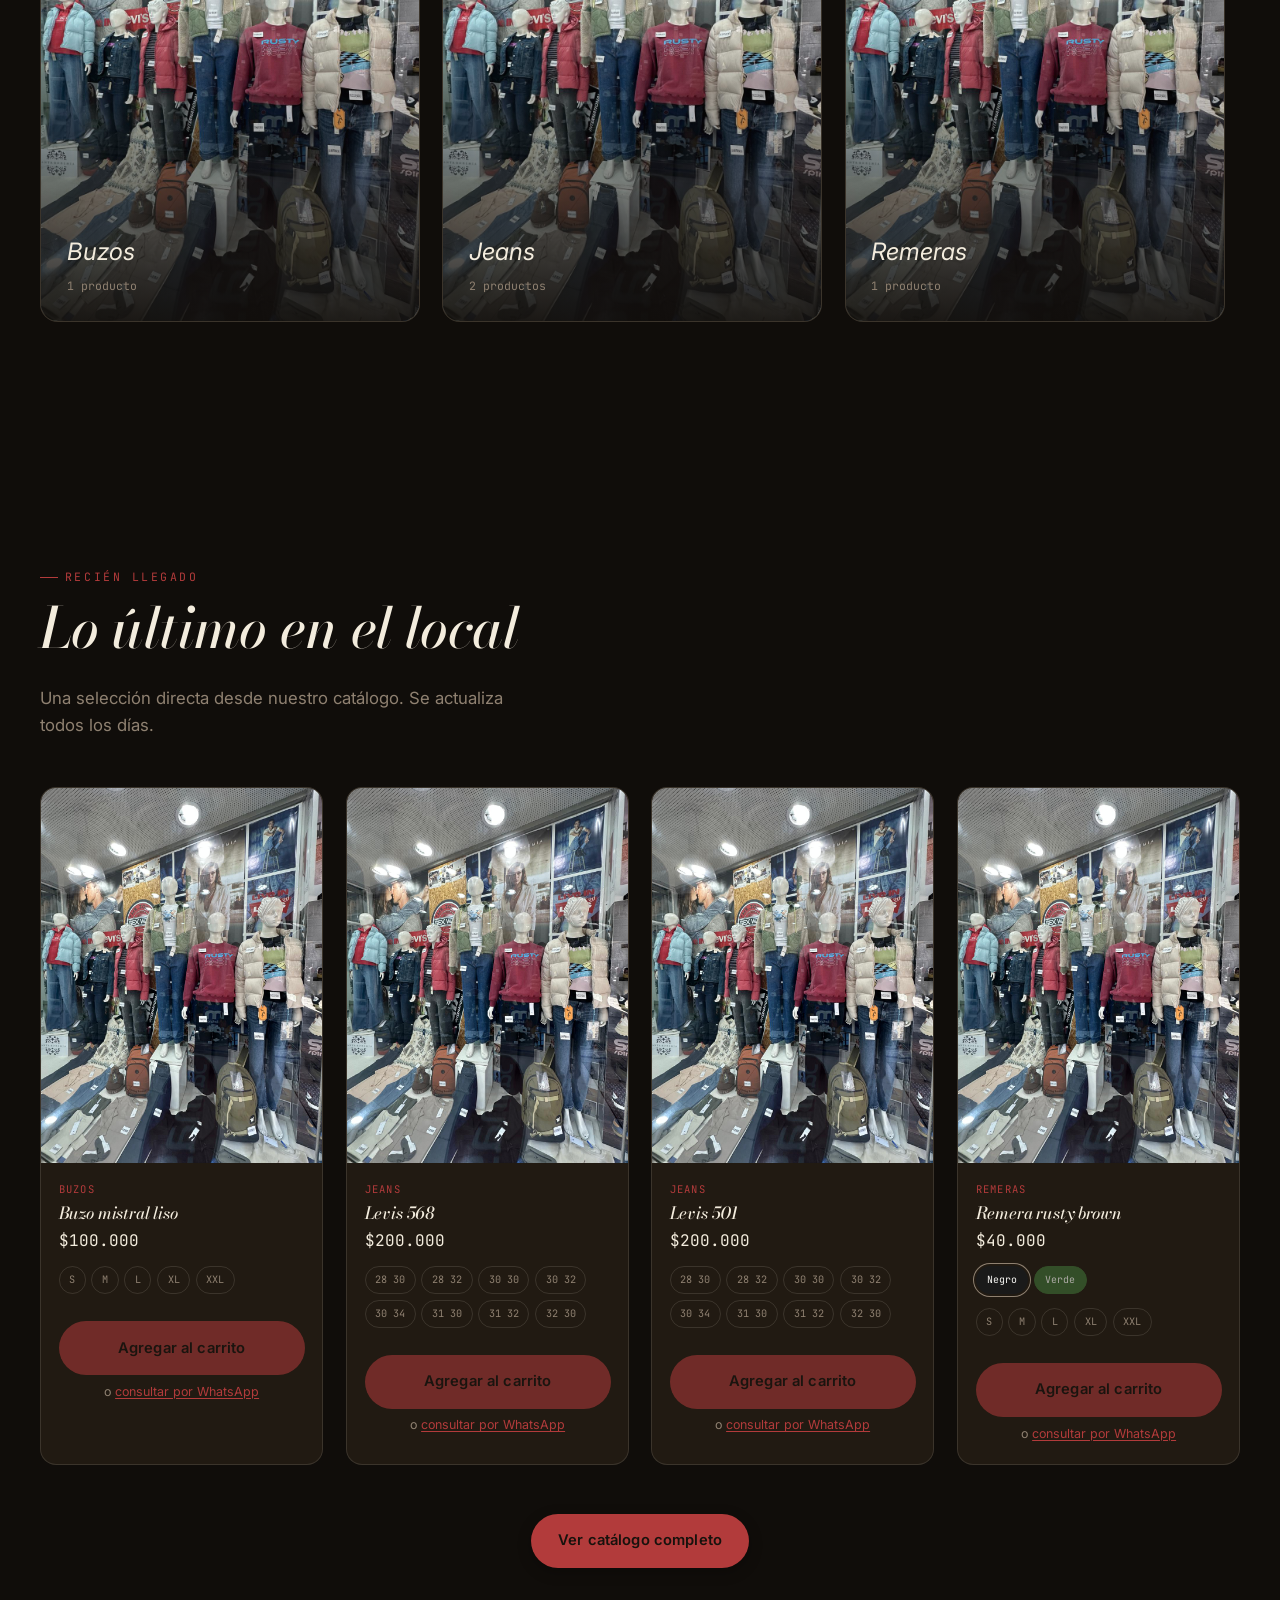
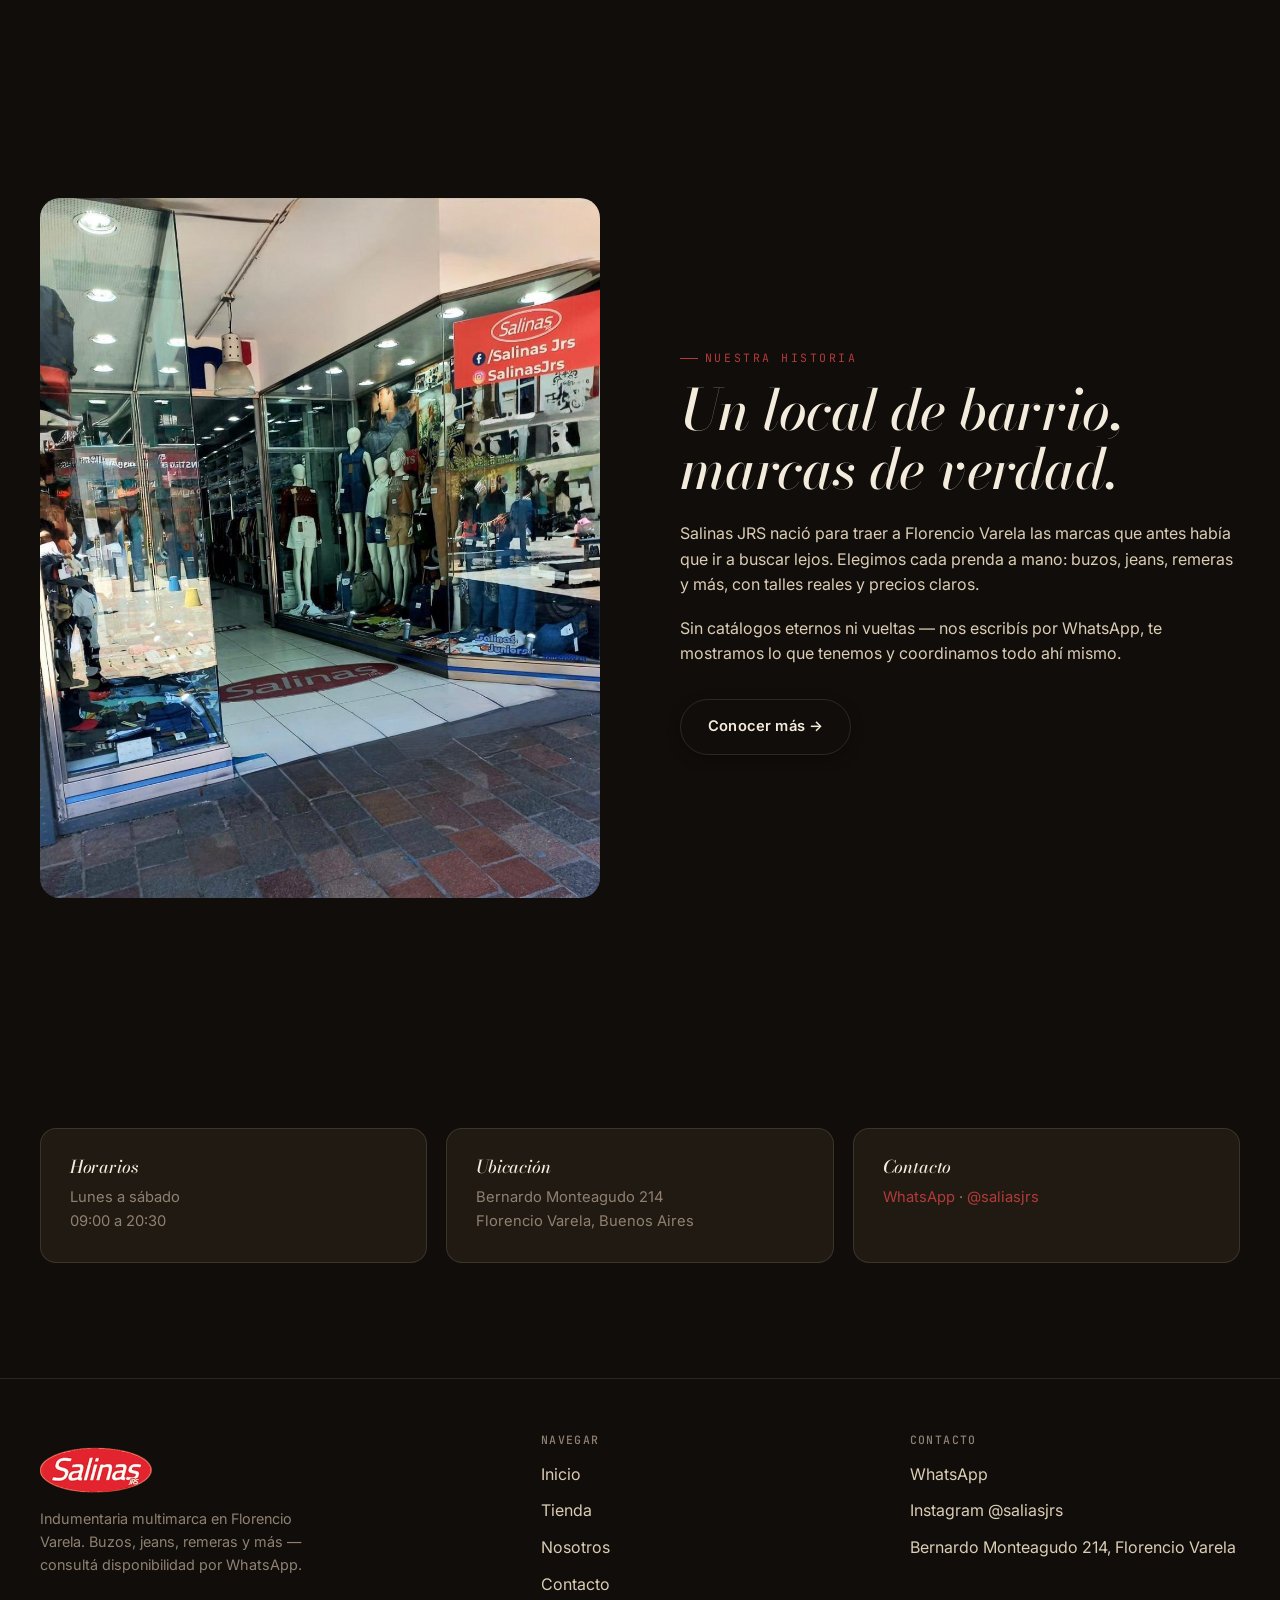
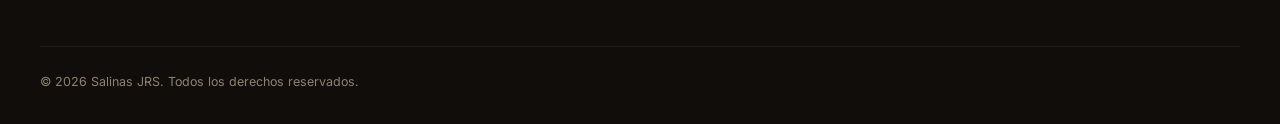
==== commit 31de61ff: "Add files via upload" ====
--- a/index.html
+++ b/index.html
@@ -9,7 +9,7 @@
 <link rel="preconnect" href="https://fonts.gstatic.com" crossorigin>
 <link rel="stylesheet" href="https://fonts.googleapis.com/css2?family=Bodoni+Moda:ital,wght@0,500;1,500;1,600&family=Inter:wght@300;400;500;600&family=JetBrains+Mono:wght@400;500&display=swap">
 <link rel="preload" as="image" href="assets/img/hero.jpg" fetchpriority="high">
-<link rel="stylesheet" href="styles.css?v=20260707">
+<link rel="stylesheet" href="styles.css?v=20260708">
 </head>
 <body>
 <a class="skip-link" href="#main">Saltar al contenido</a>
@@ -211,6 +211,6 @@
 <script defer src="lib/gsap.min.js"></script>
 <script defer src="lib/ScrollTrigger.min.js"></script>
 <script defer src="lib/manifest.js?v=20260707"></script>
-<script defer src="main.js?v=20260707"></script>
+<script defer src="main.js?v=20260708"></script>
 </body>
 </html>
--- a/styles.css
+++ b/styles.css
@@ -365,7 +365,7 @@
   display: flex; flex-direction: column;
 }
 .product-media { position: relative; aspect-ratio: 3/4; overflow: hidden; background: var(--bg-4); }
-.product-img { position: absolute; inset: 0; width: 100%; height: 100%; object-fit: cover; transition: opacity .15s linear, transform .8s var(--ease-soft); }
+.product-img { position: absolute; inset: 0; width: 100%; height: 100%; object-fit: cover; cursor: zoom-in; transition: opacity .15s linear, transform .8s var(--ease-soft); }
 .product-card:hover .product-img { transform: scale(1.06); }
 .product-card:hover .product-media { box-shadow: inset 0 0 0 1px var(--accent-soft); }
 .product-body { padding: 1.1rem 1.1rem 1.3rem; display: flex; flex-direction: column; gap: .5rem; flex: 1; }
@@ -452,6 +452,30 @@
 .cart-total-value { font-family: var(--mono); font-size: 1.3rem; color: var(--cream); }
 
 /* =============================================================
+   13b. Lightbox — ampliar fotos del producto
+   ============================================================= */
+html.lightbox-open, html.lightbox-open body { overflow: hidden; }
+.lightbox {
+  position: fixed; inset: 0; z-index: 200; background: rgba(8,6,4,.96);
+  overflow-y: auto; -webkit-overflow-scrolling: touch; overscroll-behavior: contain;
+  padding: 5rem 1.5rem 3rem;
+}
+.lightbox[hidden] { display: none !important; }
+.lightbox-gallery { display: flex; flex-direction: column; gap: 1.2rem; align-items: center; min-height: 100%; }
+.lightbox-gallery img {
+  display: block; max-width: min(720px, 94vw); width: 100%; height: auto;
+  border-radius: 8px; box-shadow: 0 20px 60px rgba(0,0,0,.6); cursor: default;
+}
+.lightbox-close {
+  position: fixed; top: 1.2rem; left: 1.2rem; z-index: 201;
+  width: 42px; height: 42px; border-radius: 50%;
+  display: grid; place-items: center; font-size: 1rem;
+  background: rgba(30,24,18,.85); border: 1px solid var(--line); color: var(--cream);
+  transition: background .2s, border-color .2s;
+}
+.lightbox-close:hover { background: var(--accent-soft); border-color: var(--accent); }
+
+/* =============================================================
    14. Story / Nosotros blocks
    ============================================================= */
 .story {
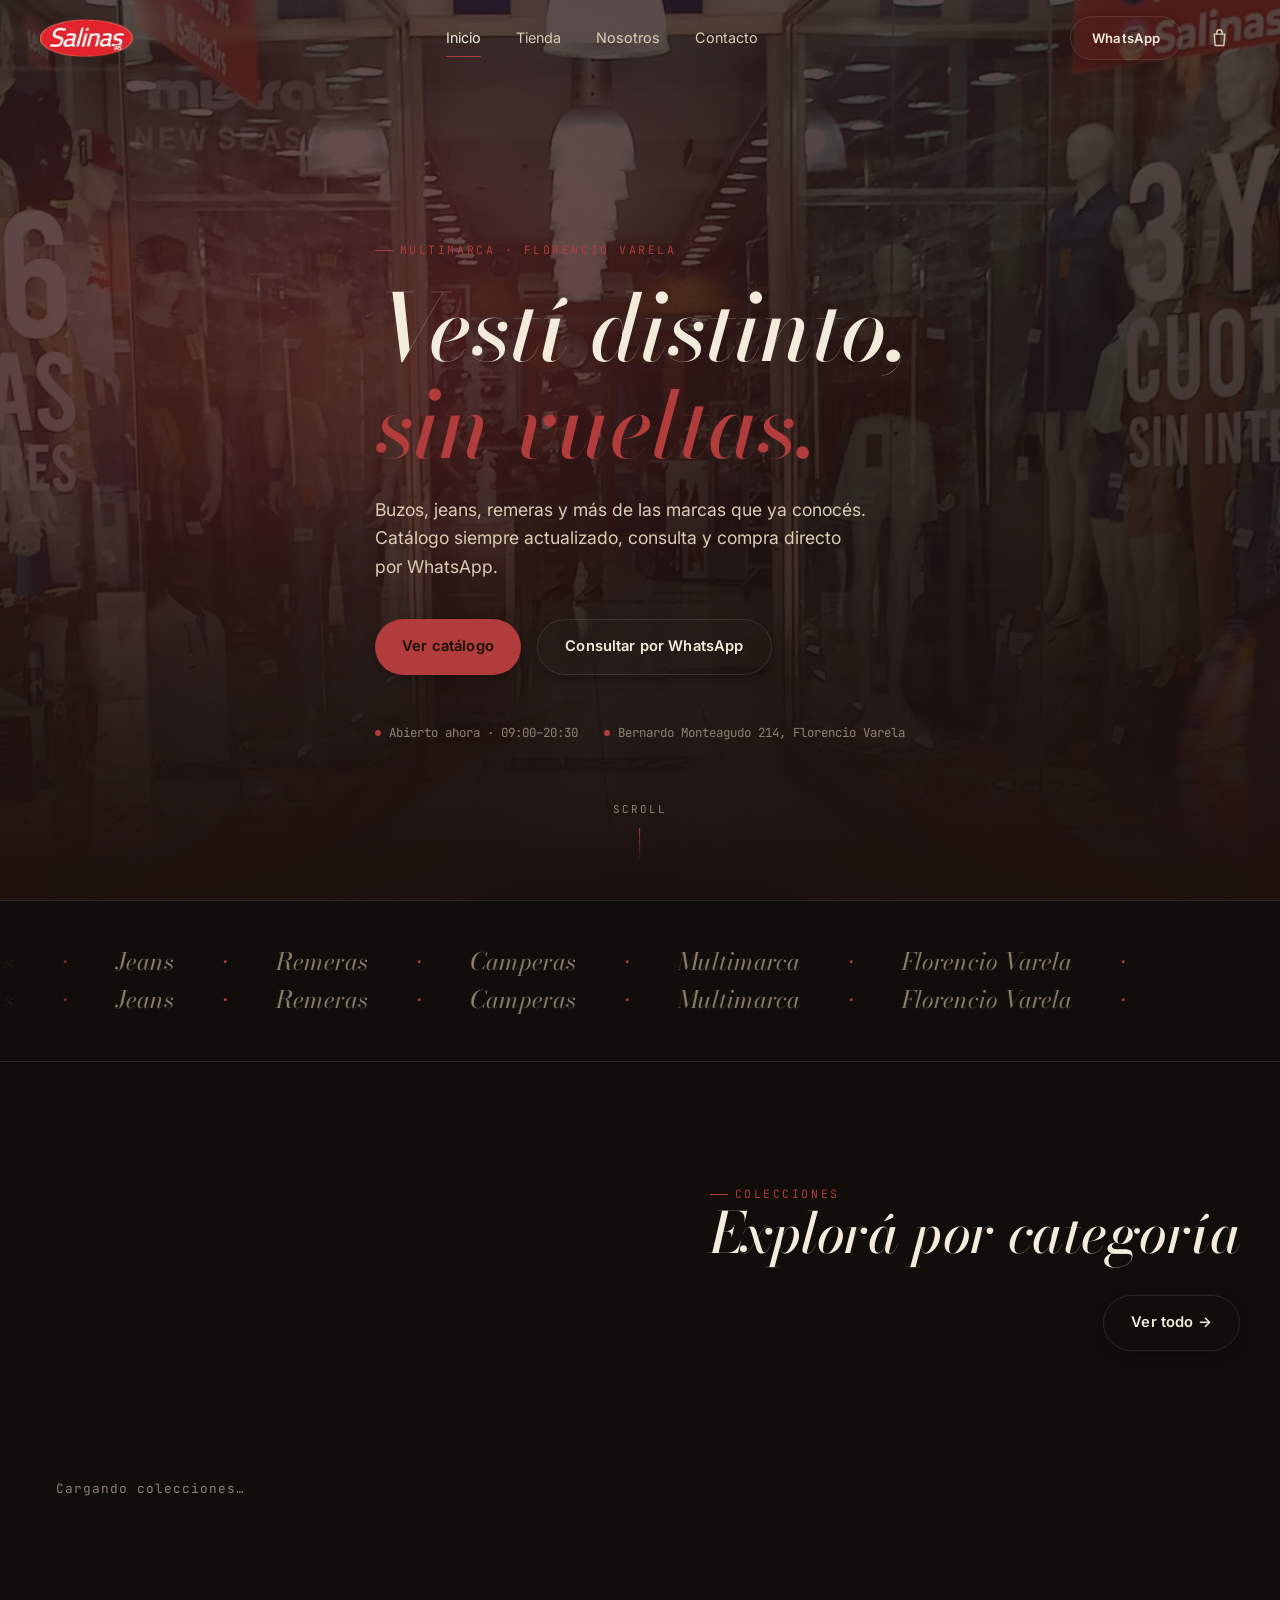
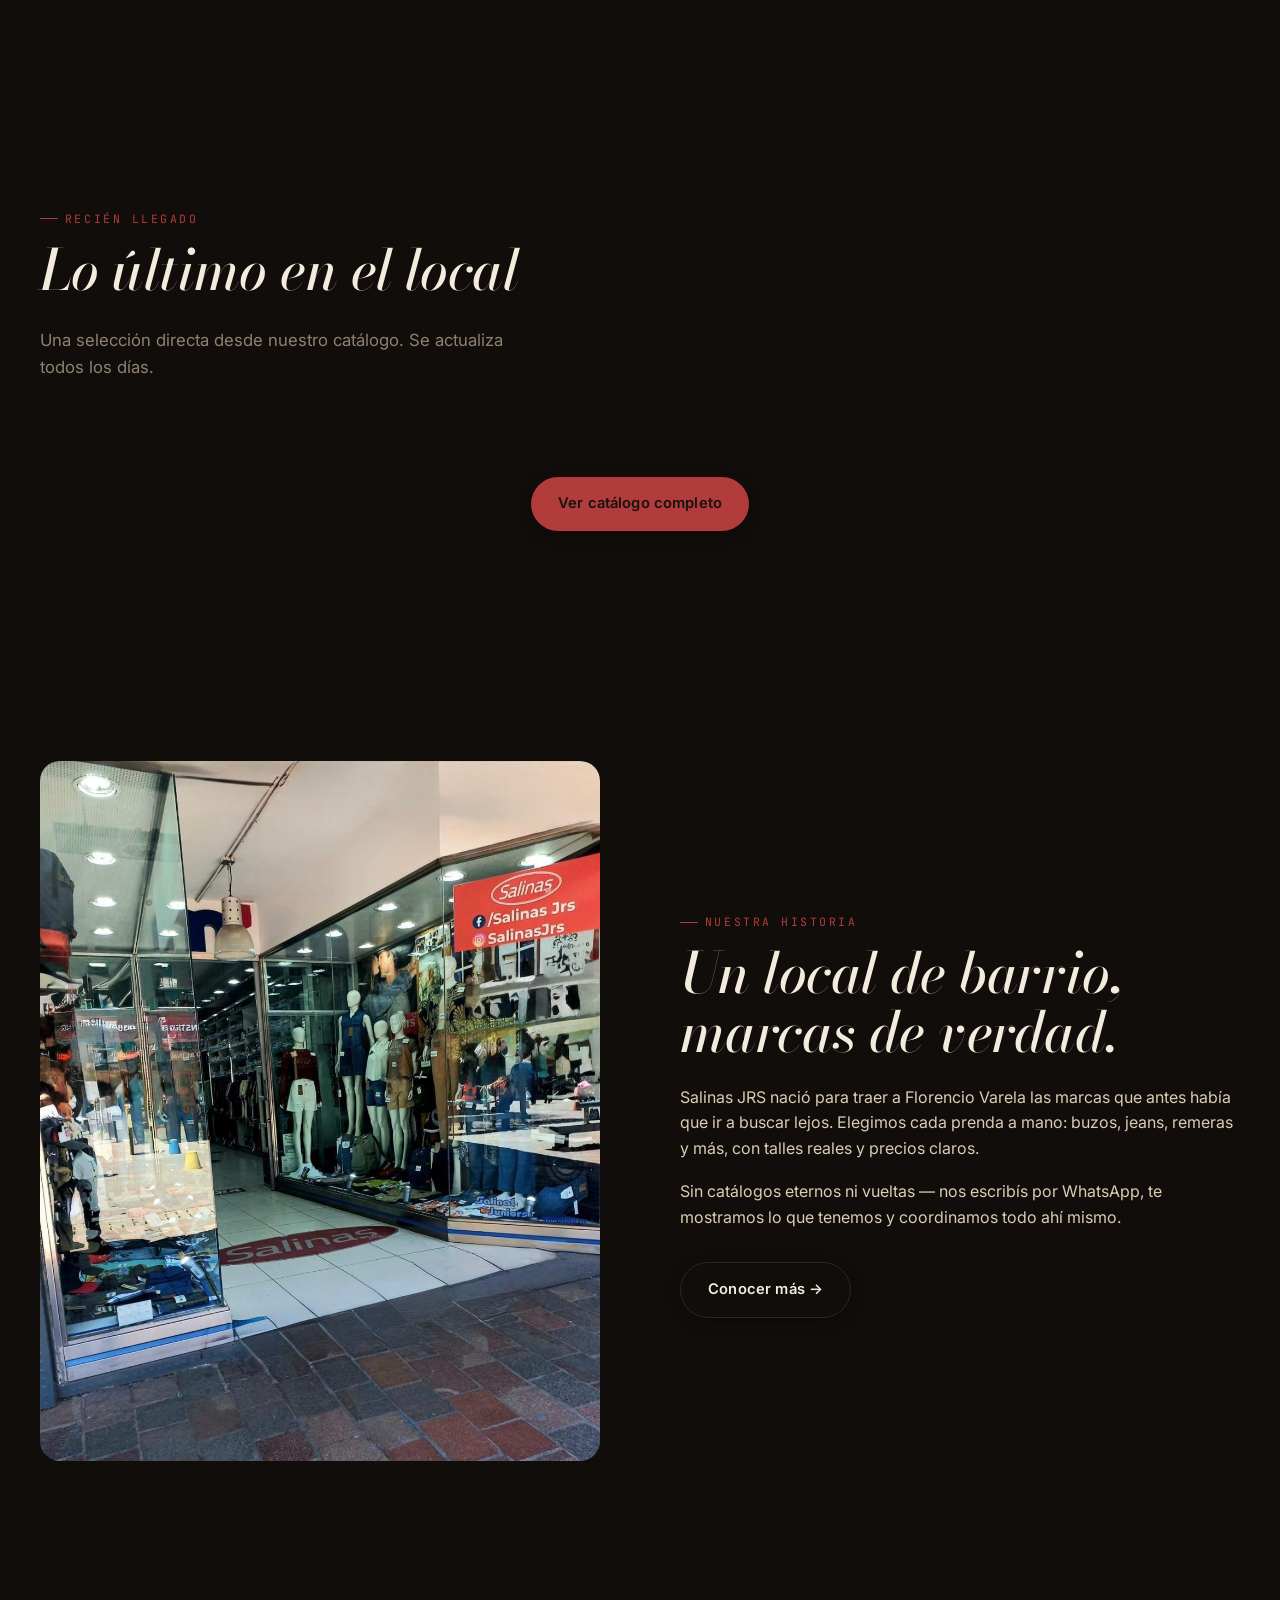
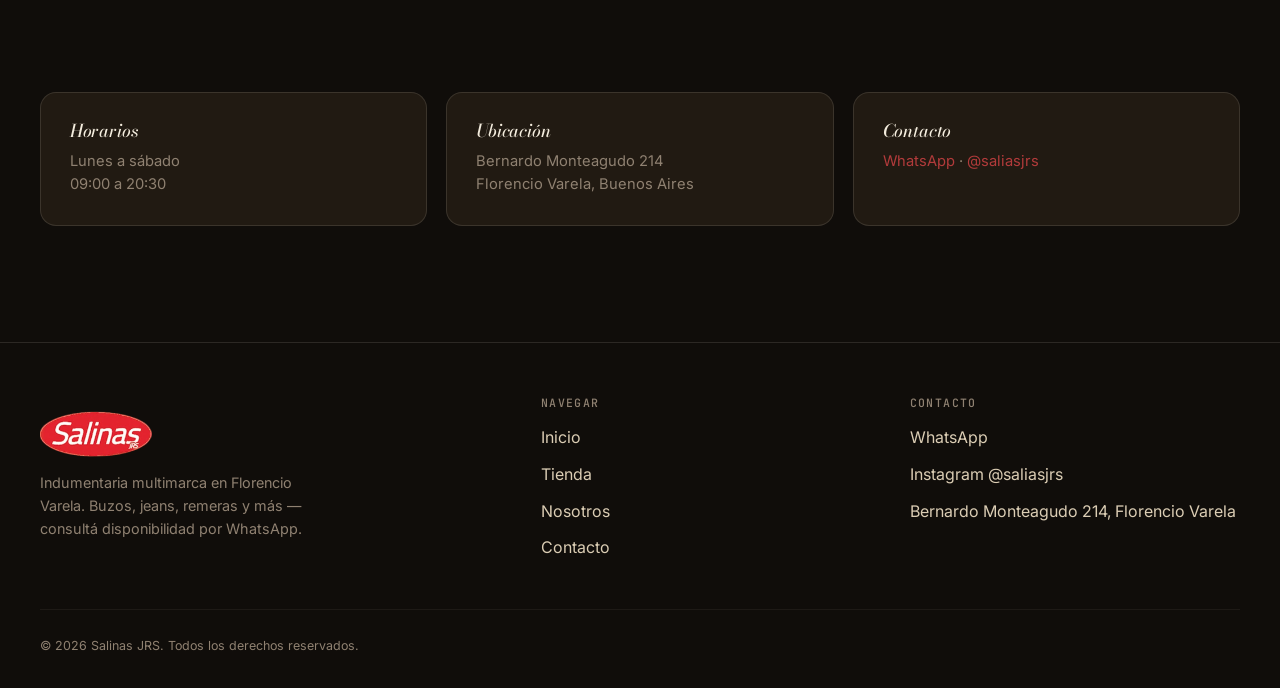
==== commit 2e214b0a: "Add files via upload" ====
--- a/index.html
+++ b/index.html
@@ -36,7 +36,7 @@
       <a class="nav-link" href="contacto.html">Contacto</a>
     </nav>
     <div class="nav-actions">
-      <a class="btn btn-ghost" href="https://wa.me/5491167595053" target="_blank" rel="noopener">WhatsApp</a>
+      <a class="btn btn-ghost" href="https://wa.me/5491153386773" target="_blank" rel="noopener">WhatsApp</a>
       <button class="cart-btn" data-cart-btn aria-label="Ver carrito"><svg viewBox="0 0 24 24" fill="none" stroke="currentColor" stroke-width="1.6" stroke-linecap="round" stroke-linejoin="round"><path d="M6 7h12l-1 13H7L6 7Z"/><path d="M9 7V5a3 3 0 0 1 6 0v2"/></svg><span class="cart-badge" data-cart-badge>0</span></button>
       <button class="nav-burger" data-nav-burger aria-label="Abrir menú"><span></span></button>
     </div>
@@ -85,7 +85,7 @@
       <p class="hero-sub">Buzos, jeans, remeras y más de las marcas que ya conocés. Catálogo siempre actualizado, consulta y compra directo por WhatsApp.</p>
       <div class="hero-actions">
         <a class="btn btn-primary" href="tienda.html">Ver catálogo</a>
-        <a class="btn btn-ghost" href="https://wa.me/5491167595053?text=Hola!%20Quiero%20hacer%20una%20consulta" target="_blank" rel="noopener">Consultar por WhatsApp</a>
+        <a class="btn btn-ghost" href="https://wa.me/5491153386773?text=Hola!%20Quiero%20hacer%20una%20consulta" target="_blank" rel="noopener">Consultar por WhatsApp</a>
       </div>
       <div class="hero-meta">
         <span class="hero-meta-item"><span class="dot"></span>Abierto ahora · 09:00–20:30</span>
@@ -169,7 +169,7 @@
         </div>
         <div class="info-card">
           <h3>Contacto</h3>
-          <p><a href="https://wa.me/5491167595053" style="color:var(--accent)">WhatsApp</a> · <a href="https://instagram.com/saliasjrs" style="color:var(--accent)">@saliasjrs</a></p>
+          <p><a href="https://wa.me/5491153386773" style="color:var(--accent)">WhatsApp</a> · <a href="https://instagram.com/saliasjrs" style="color:var(--accent)">@saliasjrs</a></p>
         </div>
       </div>
     </div>
@@ -196,7 +196,7 @@
       <div>
         <h4>Contacto</h4>
         <div class="footer-links">
-          <a href="https://wa.me/5491167595053" target="_blank" rel="noopener">WhatsApp</a>
+          <a href="https://wa.me/5491153386773" target="_blank" rel="noopener">WhatsApp</a>
           <a href="https://instagram.com/saliasjrs" target="_blank" rel="noopener">Instagram @saliasjrs</a>
           <a href="contacto.html">Bernardo Monteagudo 214, Florencio Varela</a>
         </div>
@@ -210,7 +210,7 @@
 
 <script defer src="lib/gsap.min.js"></script>
 <script defer src="lib/ScrollTrigger.min.js"></script>
-<script defer src="lib/manifest.js?v=20260707"></script>
+<script defer src="lib/manifest.js?v=20260709"></script>
 <script defer src="main.js?v=20260708"></script>
 </body>
 </html>
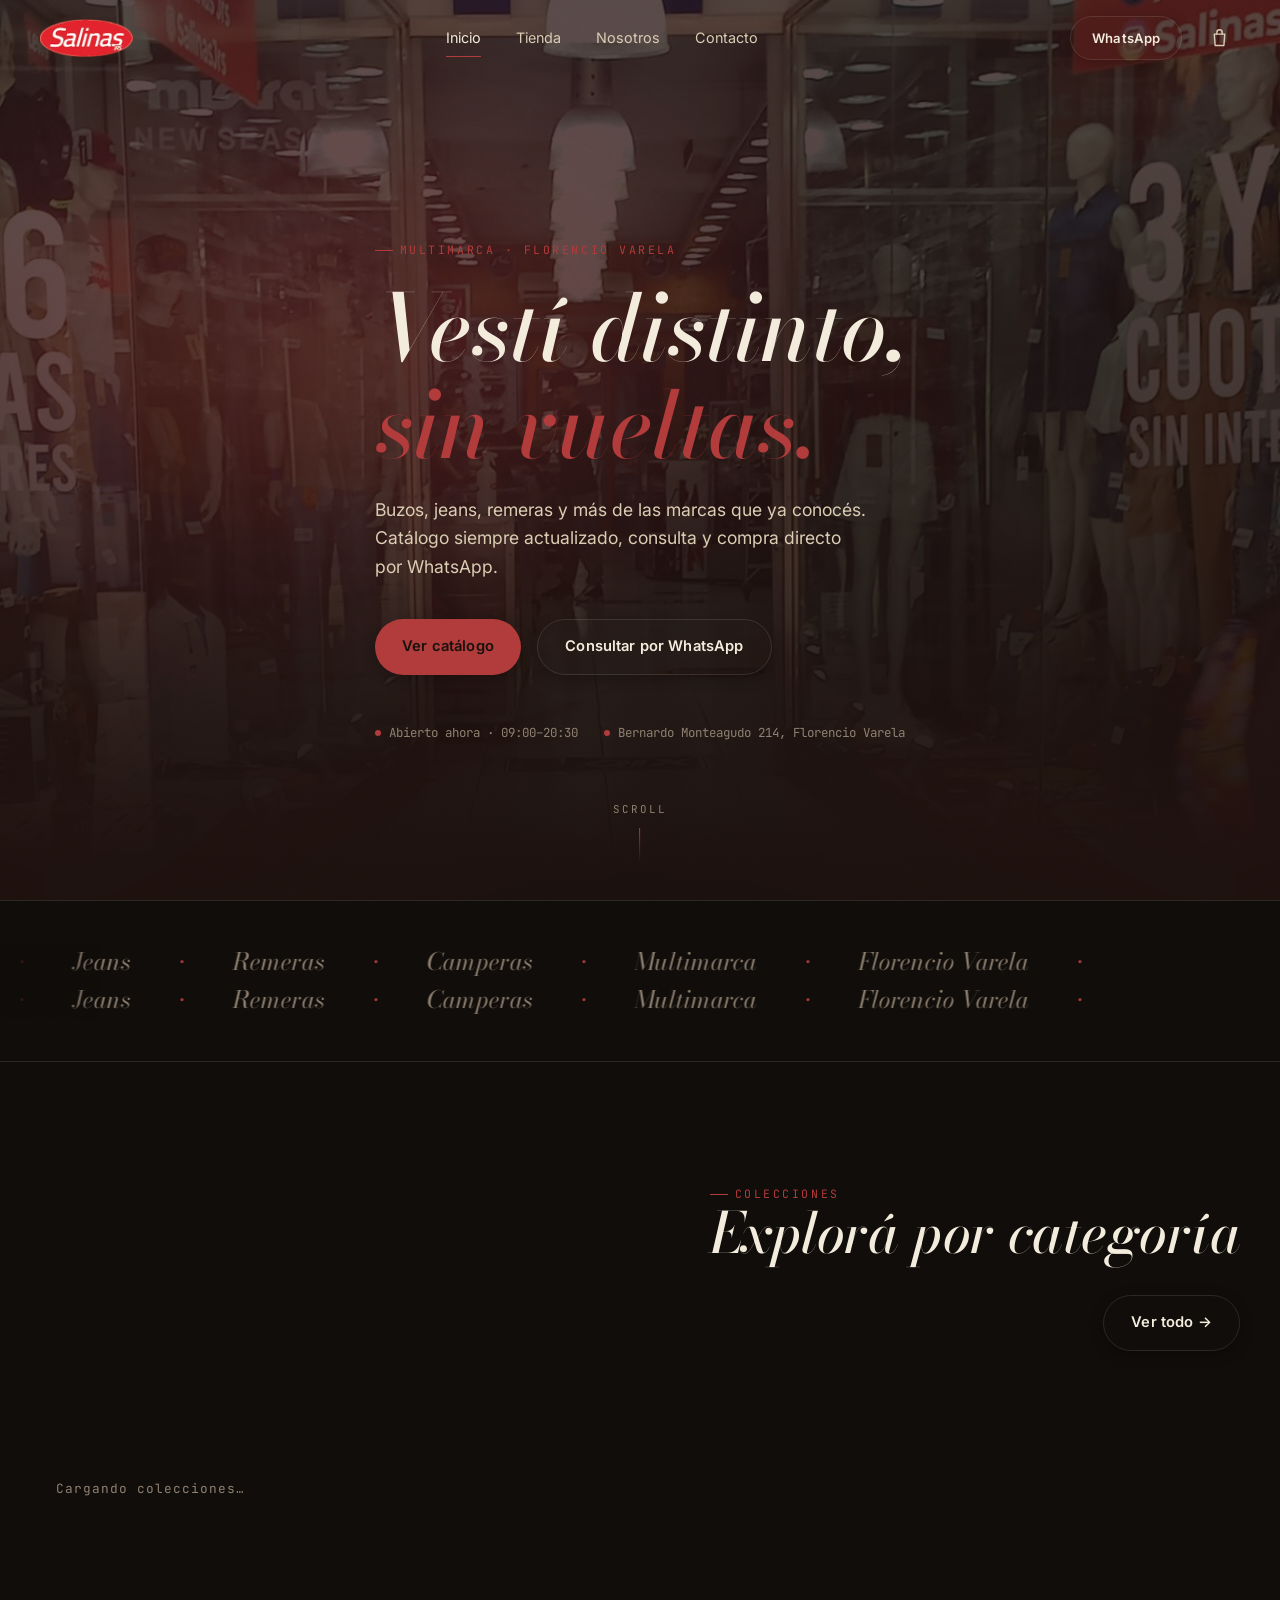
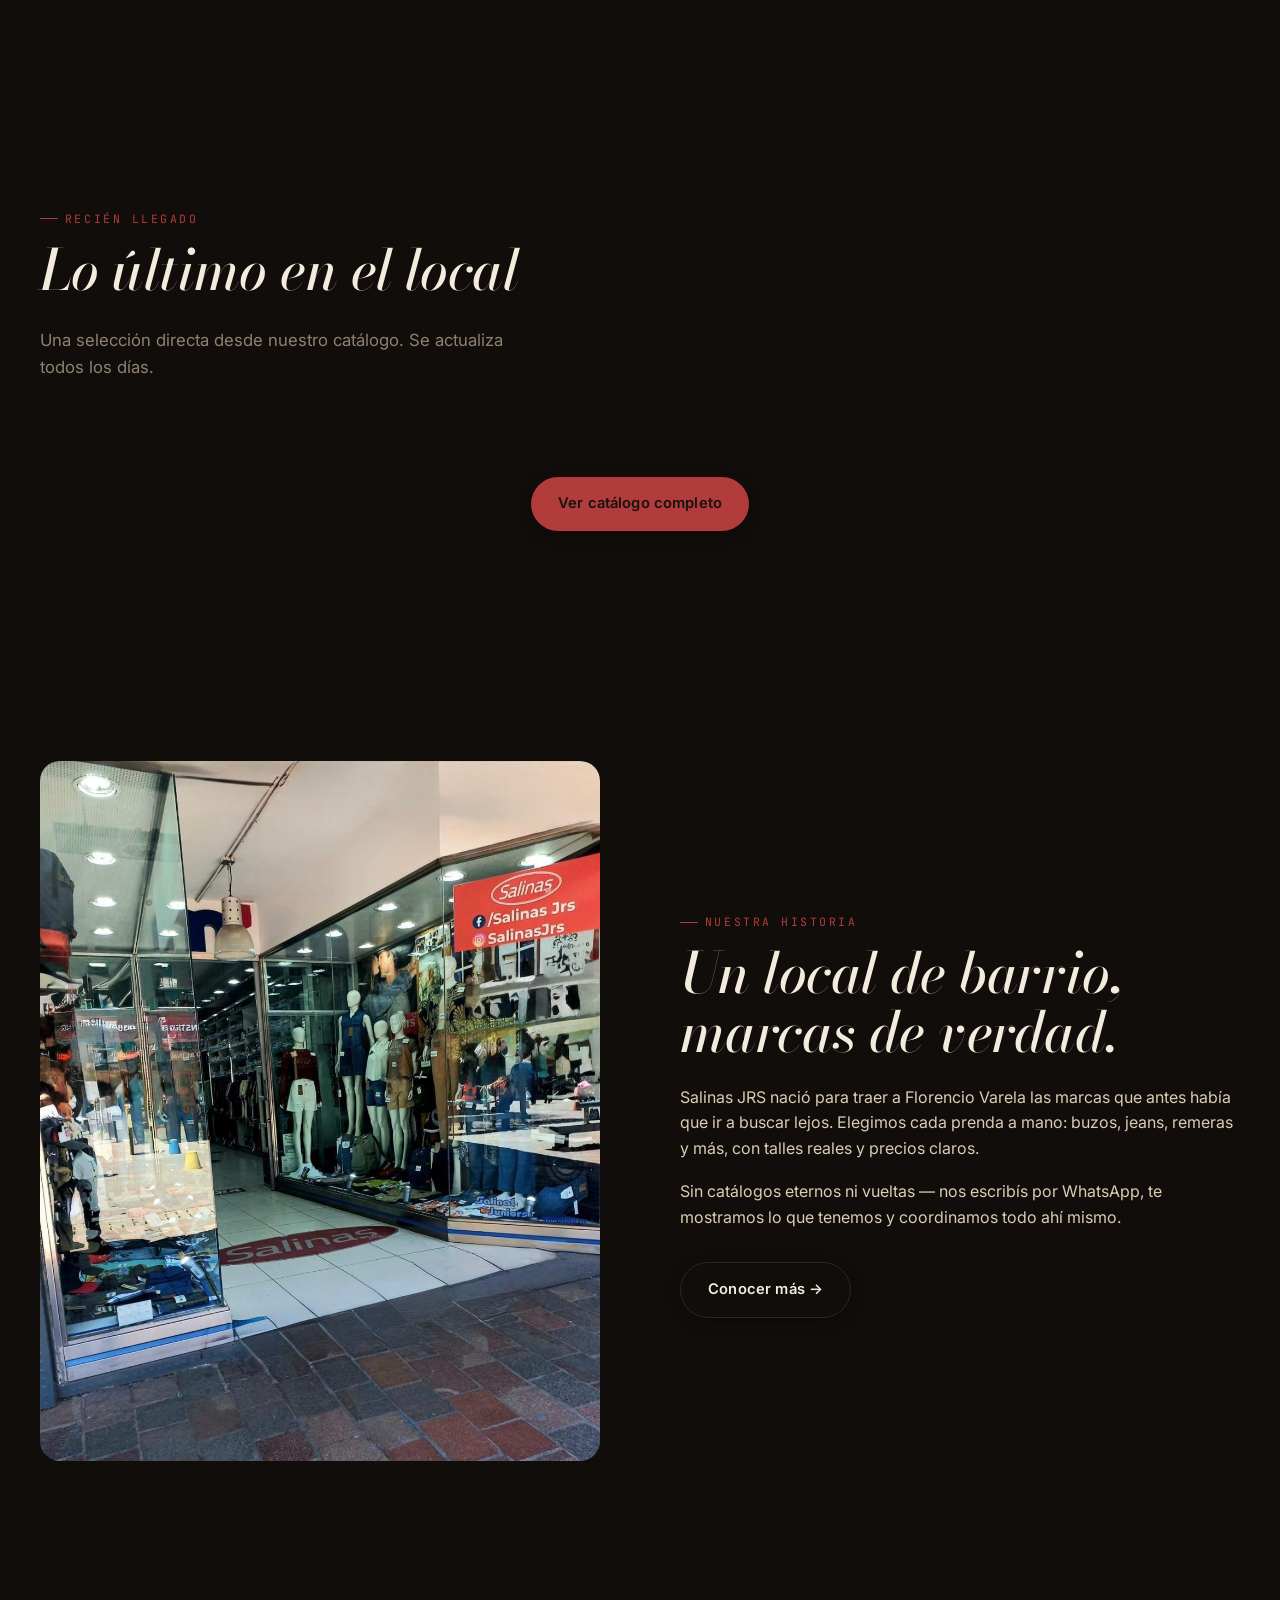
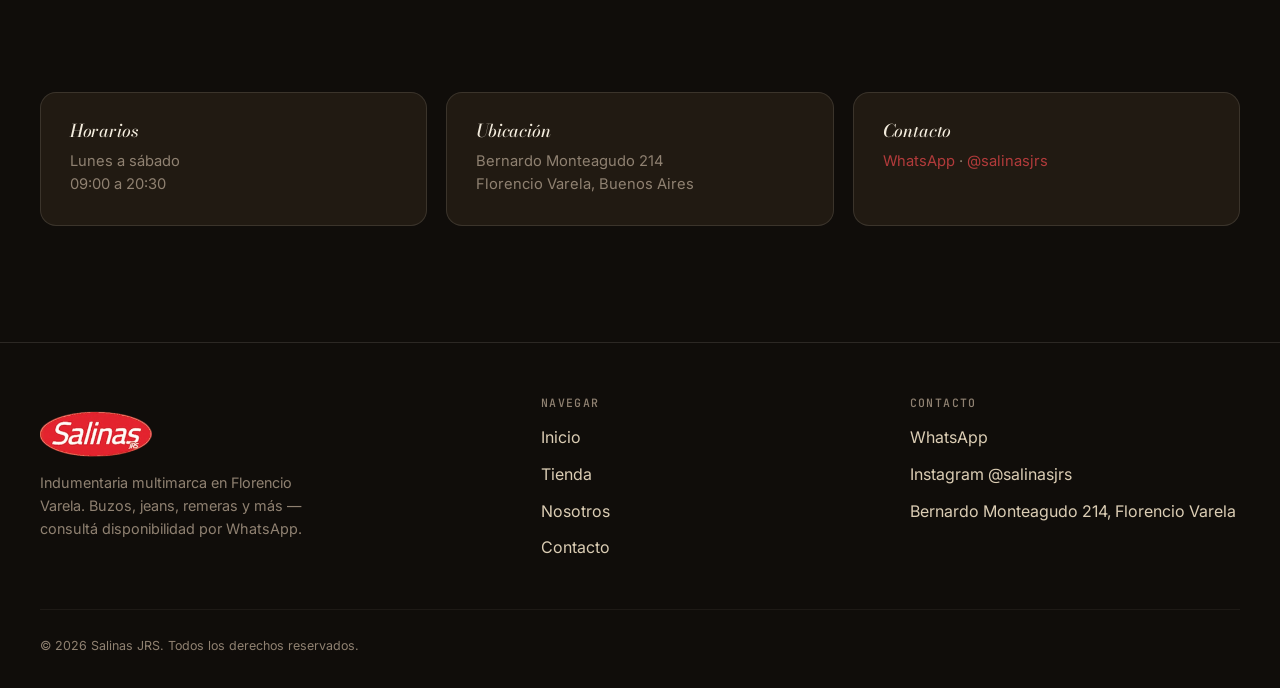
==== commit d4c94a3d: "Add files via upload" ====
--- a/index.html
+++ b/index.html
@@ -169,7 +169,7 @@
         </div>
         <div class="info-card">
           <h3>Contacto</h3>
-          <p><a href="https://wa.me/5491153386773" style="color:var(--accent)">WhatsApp</a> · <a href="https://instagram.com/saliasjrs" style="color:var(--accent)">@saliasjrs</a></p>
+          <p><a href="https://wa.me/5491153386773" style="color:var(--accent)">WhatsApp</a> · <a href="https://www.instagram.com/salinasjrs" style="color:var(--accent)">@salinasjrs</a></p>
         </div>
       </div>
     </div>
@@ -197,7 +197,7 @@
         <h4>Contacto</h4>
         <div class="footer-links">
           <a href="https://wa.me/5491153386773" target="_blank" rel="noopener">WhatsApp</a>
-          <a href="https://instagram.com/saliasjrs" target="_blank" rel="noopener">Instagram @saliasjrs</a>
+          <a href="https://www.instagram.com/salinasjrs" target="_blank" rel="noopener">Instagram @salinasjrs</a>
           <a href="contacto.html">Bernardo Monteagudo 214, Florencio Varela</a>
         </div>
       </div>
@@ -210,7 +210,7 @@
 
 <script defer src="lib/gsap.min.js"></script>
 <script defer src="lib/ScrollTrigger.min.js"></script>
-<script defer src="lib/manifest.js?v=20260709"></script>
+<script defer src="lib/manifest.js?v=20260710"></script>
 <script defer src="main.js?v=20260708"></script>
 </body>
 </html>
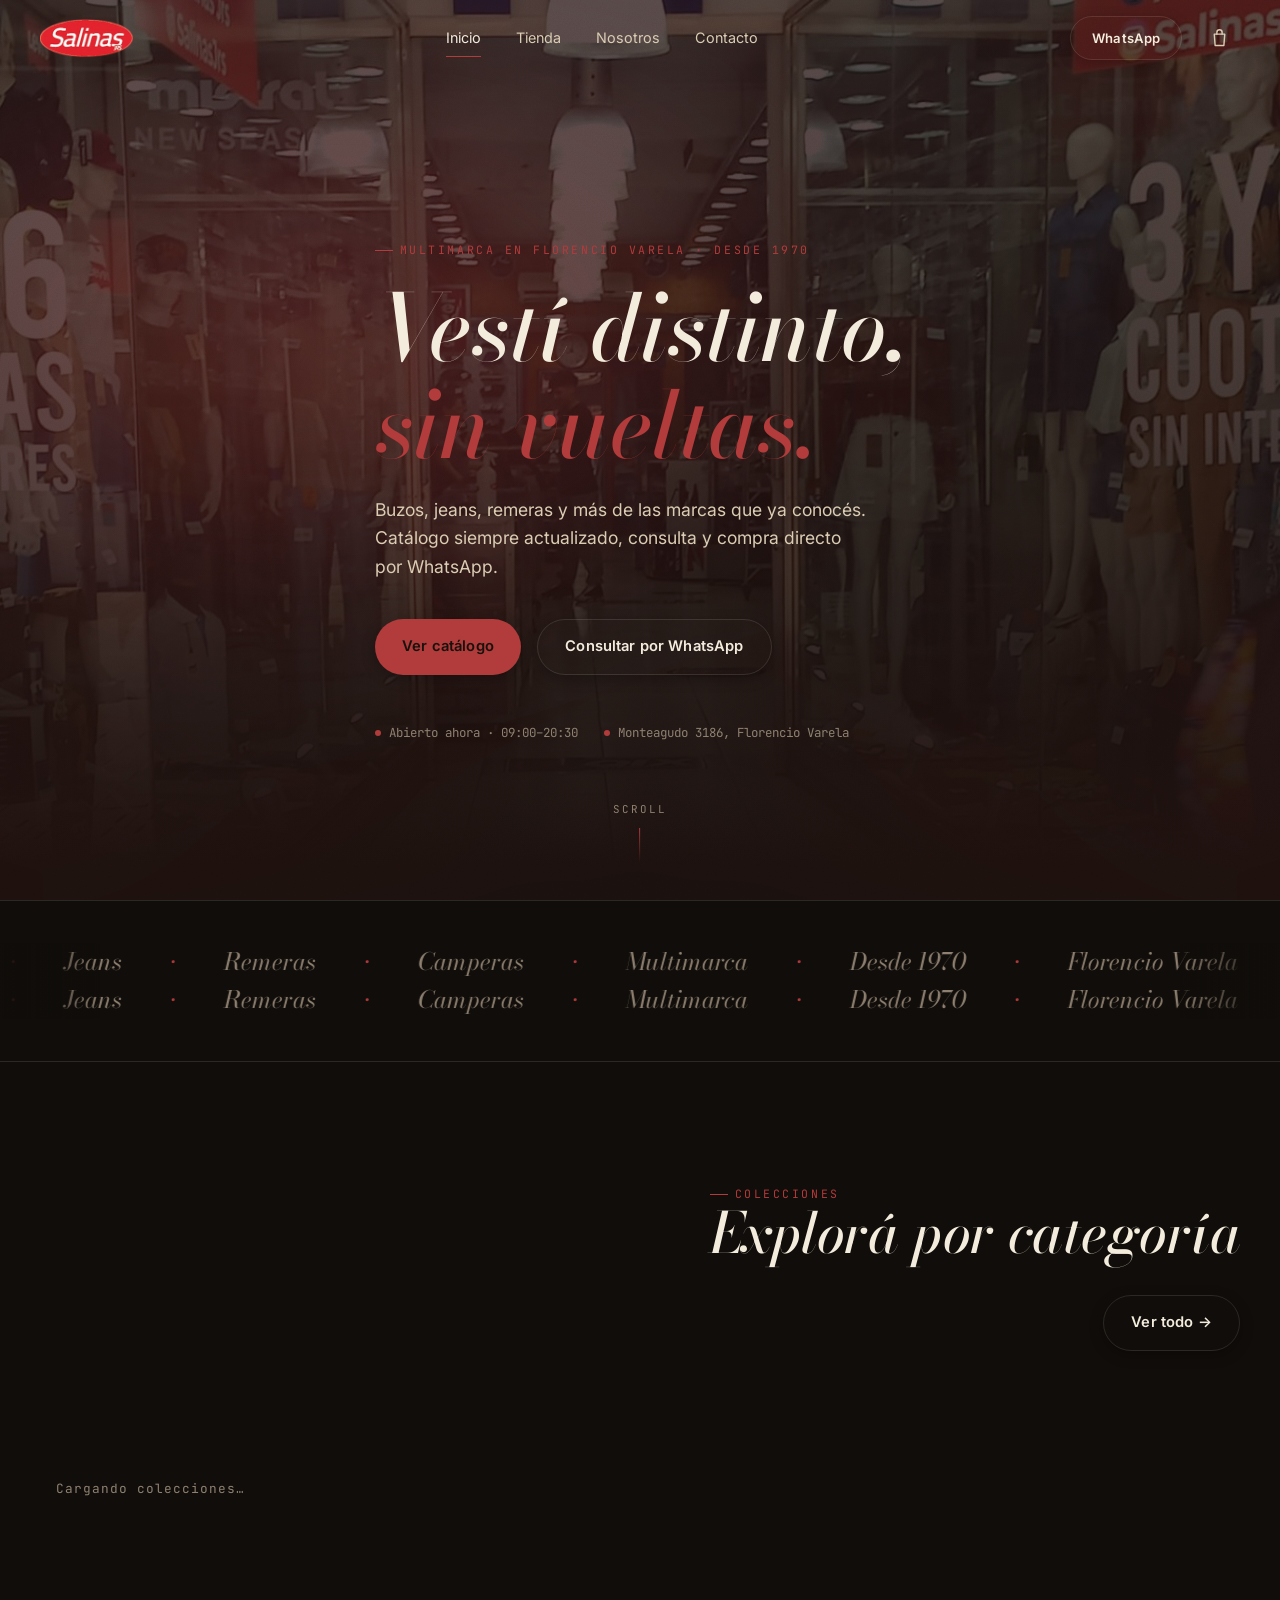
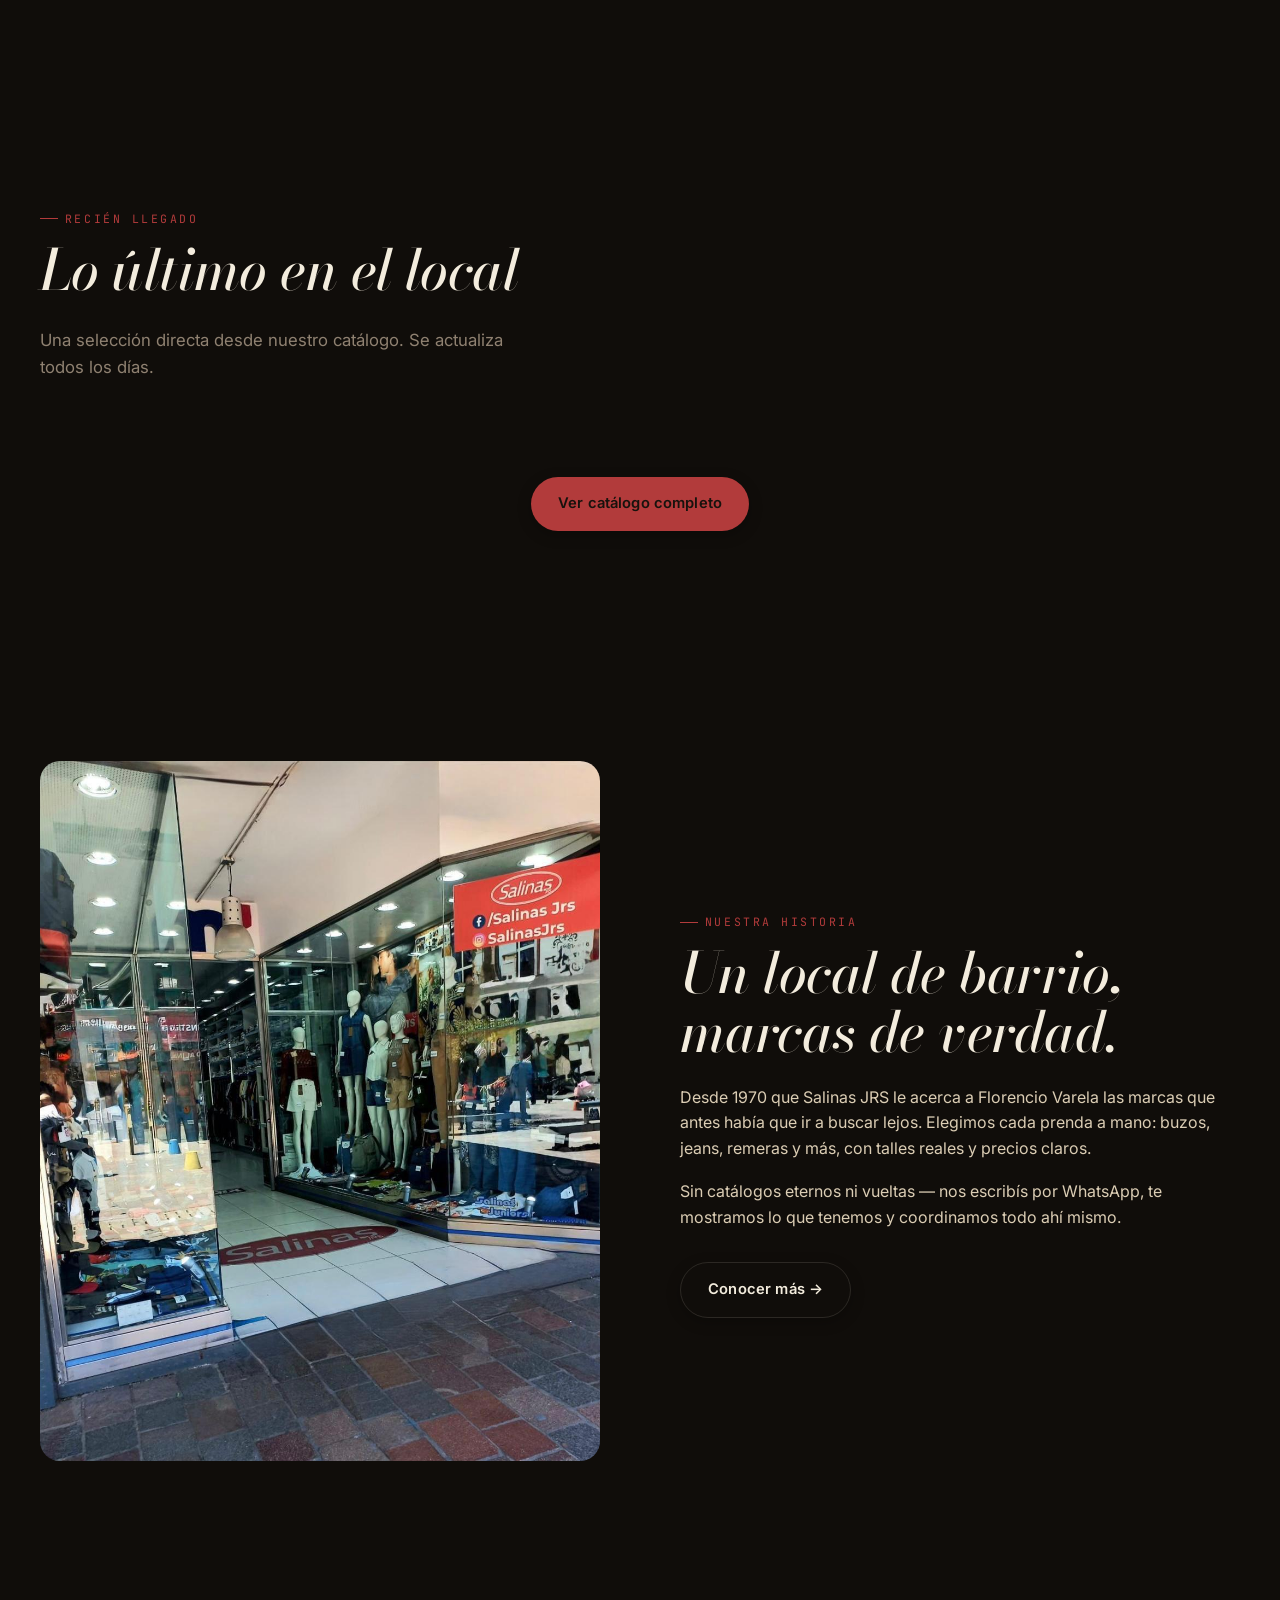
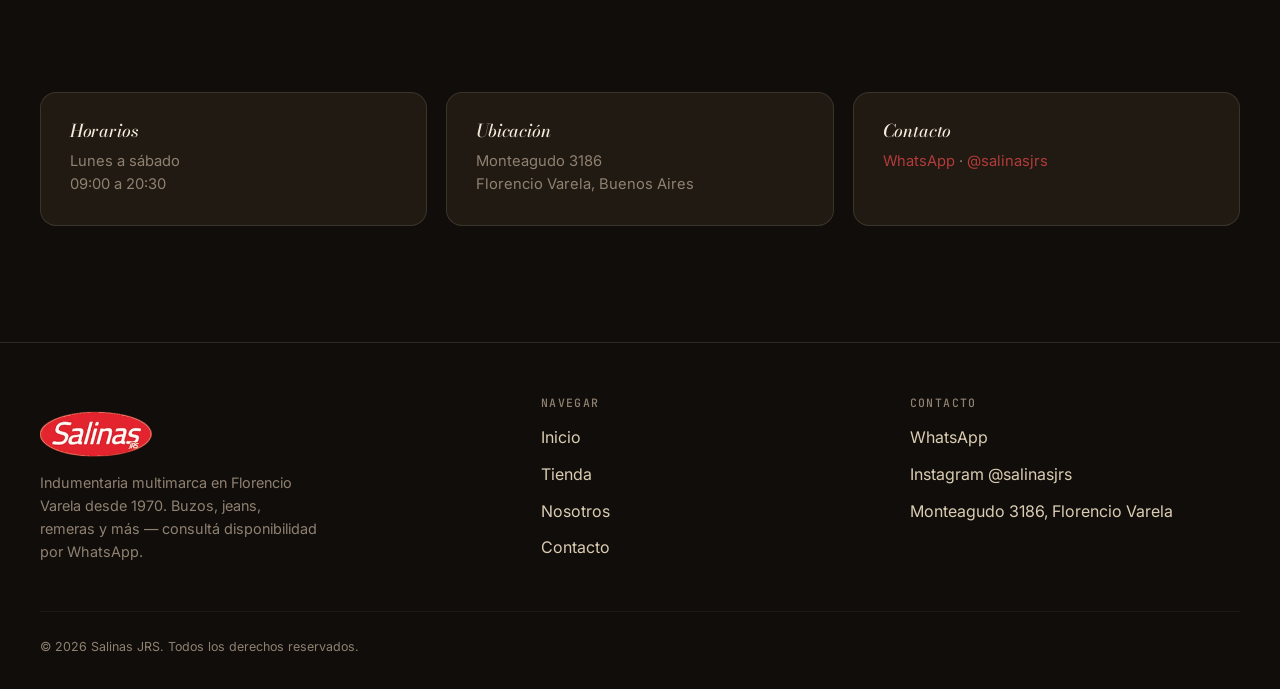
==== commit 8e086f2a: "Add files via upload" ====
--- a/index.html
+++ b/index.html
@@ -3,13 +3,13 @@
 <head>
 <meta charset="utf-8">
 <meta name="viewport" content="width=device-width, initial-scale=1">
-<title>Salinas JRS · Indumentaria multimarca en Florencio Varela</title>
+<title>Salinas JRS · Indumentaria multimarca en Florencio Varela desde 1970</title>
 <meta name="description" content="Salinas JRS — indumentaria multimarca en Florencio Varela. Buzos, jeans, remeras y más. Catálogo actualizado y consultas por WhatsApp.">
 <link rel="preconnect" href="https://fonts.googleapis.com">
 <link rel="preconnect" href="https://fonts.gstatic.com" crossorigin>
 <link rel="stylesheet" href="https://fonts.googleapis.com/css2?family=Bodoni+Moda:ital,wght@0,500;1,500;1,600&family=Inter:wght@300;400;500;600&family=JetBrains+Mono:wght@400;500&display=swap">
 <link rel="preload" as="image" href="assets/img/hero.jpg" fetchpriority="high">
-<link rel="stylesheet" href="styles.css?v=20260708">
+<link rel="stylesheet" href="styles.css?v=20260916">
 </head>
 <body>
 <a class="skip-link" href="#main">Saltar al contenido</a>
@@ -80,7 +80,7 @@
     <div class="hero-mesh" aria-hidden="true"></div>
     <div class="hero-grain" aria-hidden="true"></div>
     <div class="container hero-inner">
-      <span class="eyebrow">Multimarca · Florencio Varela</span>
+      <span class="eyebrow">Multimarca en Florencio Varela · Desde 1970</span>
       <h1 class="hero-title">Vestí distinto,<br><em>sin vueltas.</em></h1>
       <p class="hero-sub">Buzos, jeans, remeras y más de las marcas que ya conocés. Catálogo siempre actualizado, consulta y compra directo por WhatsApp.</p>
       <div class="hero-actions">
@@ -89,7 +89,7 @@
       </div>
       <div class="hero-meta">
         <span class="hero-meta-item"><span class="dot"></span>Abierto ahora · 09:00–20:30</span>
-        <span class="hero-meta-item"><span class="dot"></span>Bernardo Monteagudo 214, Florencio Varela</span>
+        <span class="hero-meta-item"><span class="dot"></span>Monteagudo 3186, Florencio Varela</span>
       </div>
     </div>
     <span class="scroll-hint">Scroll</span>
@@ -103,6 +103,7 @@
         <span>Remeras</span><span class="dot">·</span>
         <span>Camperas</span><span class="dot">·</span>
         <span>Multimarca</span><span class="dot">·</span>
+        <span>Desde 1970</span><span class="dot">·</span>
         <span>Florencio Varela</span><span class="dot">·</span>
       </div>
     </div>
@@ -149,7 +150,7 @@
       <div class="story-text">
         <span class="eyebrow">Nuestra historia</span>
         <h2 class="section-title" style="margin-top:.8rem;">Un local de barrio,<br><em>marcas de verdad.</em></h2>
-        <p style="margin-top:1.4rem;">Salinas JRS nació para traer a Florencio Varela las marcas que antes había que ir a buscar lejos. Elegimos cada prenda a mano: buzos, jeans, remeras y más, con talles reales y precios claros.</p>
+        <p style="margin-top:1.4rem;">Desde 1970 que Salinas JRS le acerca a Florencio Varela las marcas que antes había que ir a buscar lejos. Elegimos cada prenda a mano: buzos, jeans, remeras y más, con talles reales y precios claros.</p>
         <p>Sin catálogos eternos ni vueltas — nos escribís por WhatsApp, te mostramos lo que tenemos y coordinamos todo ahí mismo.</p>
         <a class="btn btn-ghost" href="nosotros.html" style="margin-top:2rem;">Conocer más →</a>
       </div>
@@ -165,7 +166,7 @@
         </div>
         <div class="info-card">
           <h3>Ubicación</h3>
-          <p>Bernardo Monteagudo 214<br>Florencio Varela, Buenos Aires</p>
+          <p>Monteagudo 3186<br>Florencio Varela, Buenos Aires</p>
         </div>
         <div class="info-card">
           <h3>Contacto</h3>
@@ -182,7 +183,7 @@
     <div class="footer-grid">
       <div class="footer-brand">
         <p class="footer-logo"><img src="assets/img/logo.png" alt="Salinas JRS" width="397" height="170" loading="lazy"></p>
-        <p>Indumentaria multimarca en Florencio Varela. Buzos, jeans, remeras y más — consultá disponibilidad por WhatsApp.</p>
+        <p>Indumentaria multimarca en Florencio Varela desde 1970. Buzos, jeans, remeras y más — consultá disponibilidad por WhatsApp.</p>
       </div>
       <div>
         <h4>Navegar</h4>
@@ -198,7 +199,7 @@
         <div class="footer-links">
           <a href="https://wa.me/5491153386773" target="_blank" rel="noopener">WhatsApp</a>
           <a href="https://www.instagram.com/salinasjrs" target="_blank" rel="noopener">Instagram @salinasjrs</a>
-          <a href="contacto.html">Bernardo Monteagudo 214, Florencio Varela</a>
+          <a href="contacto.html">Monteagudo 3186, Florencio Varela</a>
         </div>
       </div>
     </div>
@@ -210,7 +211,7 @@
 
 <script defer src="lib/gsap.min.js"></script>
 <script defer src="lib/ScrollTrigger.min.js"></script>
-<script defer src="lib/manifest.js?v=20260710"></script>
-<script defer src="main.js?v=20260708"></script>
+<script defer src="lib/manifest.js?v=20260916"></script>
+<script defer src="main.js?v=20260916"></script>
 </body>
 </html>
--- a/styles.css
+++ b/styles.css
@@ -476,6 +476,78 @@
 .lightbox-close:hover { background: var(--accent-soft); border-color: var(--accent); }
 
 /* =============================================================
+   13c. Modal de producto (vista rápida)
+   ============================================================= */
+html.pmodal-open, html.pmodal-open body { overflow: hidden; }
+.pmodal {
+  position: fixed; inset: 0; z-index: 190;
+  display: flex; align-items: center; justify-content: center; padding: 20px;
+}
+.pmodal[hidden] { display: none !important; }
+.pmodal-backdrop {
+  position: absolute; inset: 0;
+  background: rgba(10,8,6,.62);
+  backdrop-filter: blur(8px) saturate(.9);
+  -webkit-backdrop-filter: blur(8px) saturate(.9);
+}
+.pmodal-box {
+  position: relative; z-index: 1;
+  width: min(900px, 100%); height: min(600px, 86vh);
+  background: var(--bg-2); border: 1px solid var(--line); border-radius: 16px;
+  overflow: hidden; display: grid; grid-template-columns: 1.1fr 1fr;
+  box-shadow: 0 30px 90px rgba(0,0,0,.7);
+  animation: pmodalIn .24s var(--ease-out);
+}
+@keyframes pmodalIn {
+  from { opacity: 0; transform: translateY(14px) scale(.985); }
+  to { opacity: 1; transform: none; }
+}
+.pmodal-close {
+  position: absolute; top: 12px; right: 12px; z-index: 3;
+  width: 36px; height: 36px; border-radius: 50%;
+  display: grid; place-items: center; font-size: .9rem;
+  background: rgba(20,16,12,.85); border: 1px solid var(--line); color: var(--cream);
+  transition: background .2s, border-color .2s;
+}
+.pmodal-close:hover { background: var(--accent-soft); border-color: var(--accent); }
+.pmodal-gallery { overflow-y: auto; overscroll-behavior: contain; background: var(--bg-4); }
+.pmodal-gallery img { width: 100%; display: block; cursor: zoom-in; }
+.pmodal-gallery img + img { border-top: 1px solid var(--line-soft); }
+.pmodal-noimg {
+  display: grid; place-items: center; height: 100%;
+  color: var(--cream-3); font-family: var(--mono); font-size: .72rem; letter-spacing: .1em;
+}
+.pmodal-info {
+  padding: 2rem 1.8rem; overflow-y: auto; overscroll-behavior: contain;
+  display: flex; flex-direction: column;
+}
+.pmodal-cat {
+  font-family: var(--mono); font-size: .64rem; letter-spacing: .14em;
+  text-transform: uppercase; color: var(--accent); margin-bottom: .6rem;
+}
+.pmodal-name { font-size: 1.7rem; font-style: italic; margin-bottom: .4rem; }
+.pmodal-price { font-family: var(--mono); font-size: 1.15rem; color: var(--cream); margin-bottom: 1.6rem; }
+.pmodal-block { margin-bottom: 1.3rem; }
+.pmodal-label {
+  display: block; font-family: var(--mono); font-size: .64rem; letter-spacing: .14em;
+  text-transform: uppercase; color: var(--cream-3); margin-bottom: .6rem;
+}
+.pmodal-opts { display: flex; flex-wrap: wrap; gap: .4rem; }
+.pmodal-opts .size-chip, .pmodal-opts .color-chip { padding: .45rem .85rem; font-size: .7rem; }
+.pmodal-add { margin-top: auto; padding: .95rem; }
+.pmodal-hint { font-size: .68rem; color: var(--cream-3); text-align: center; margin-top: .7rem; }
+@media (max-width: 720px) {
+  .pmodal { padding: 12px; }
+  .pmodal-box { grid-template-columns: 1fr; height: min(680px, 92vh); }
+  .pmodal-gallery { max-height: 42vh; }
+  .pmodal-info { padding: 1.4rem 1rem 1rem; }
+  .pmodal-name { font-size: 1.4rem; }
+  .pmodal-price { margin-bottom: 1.2rem; }
+  .pmodal-add { position: sticky; bottom: 0; margin-top: 1rem; }
+  .pmodal-hint { display: none; }
+}
+
+/* =============================================================
    14. Story / Nosotros blocks
    ============================================================= */
 .story {
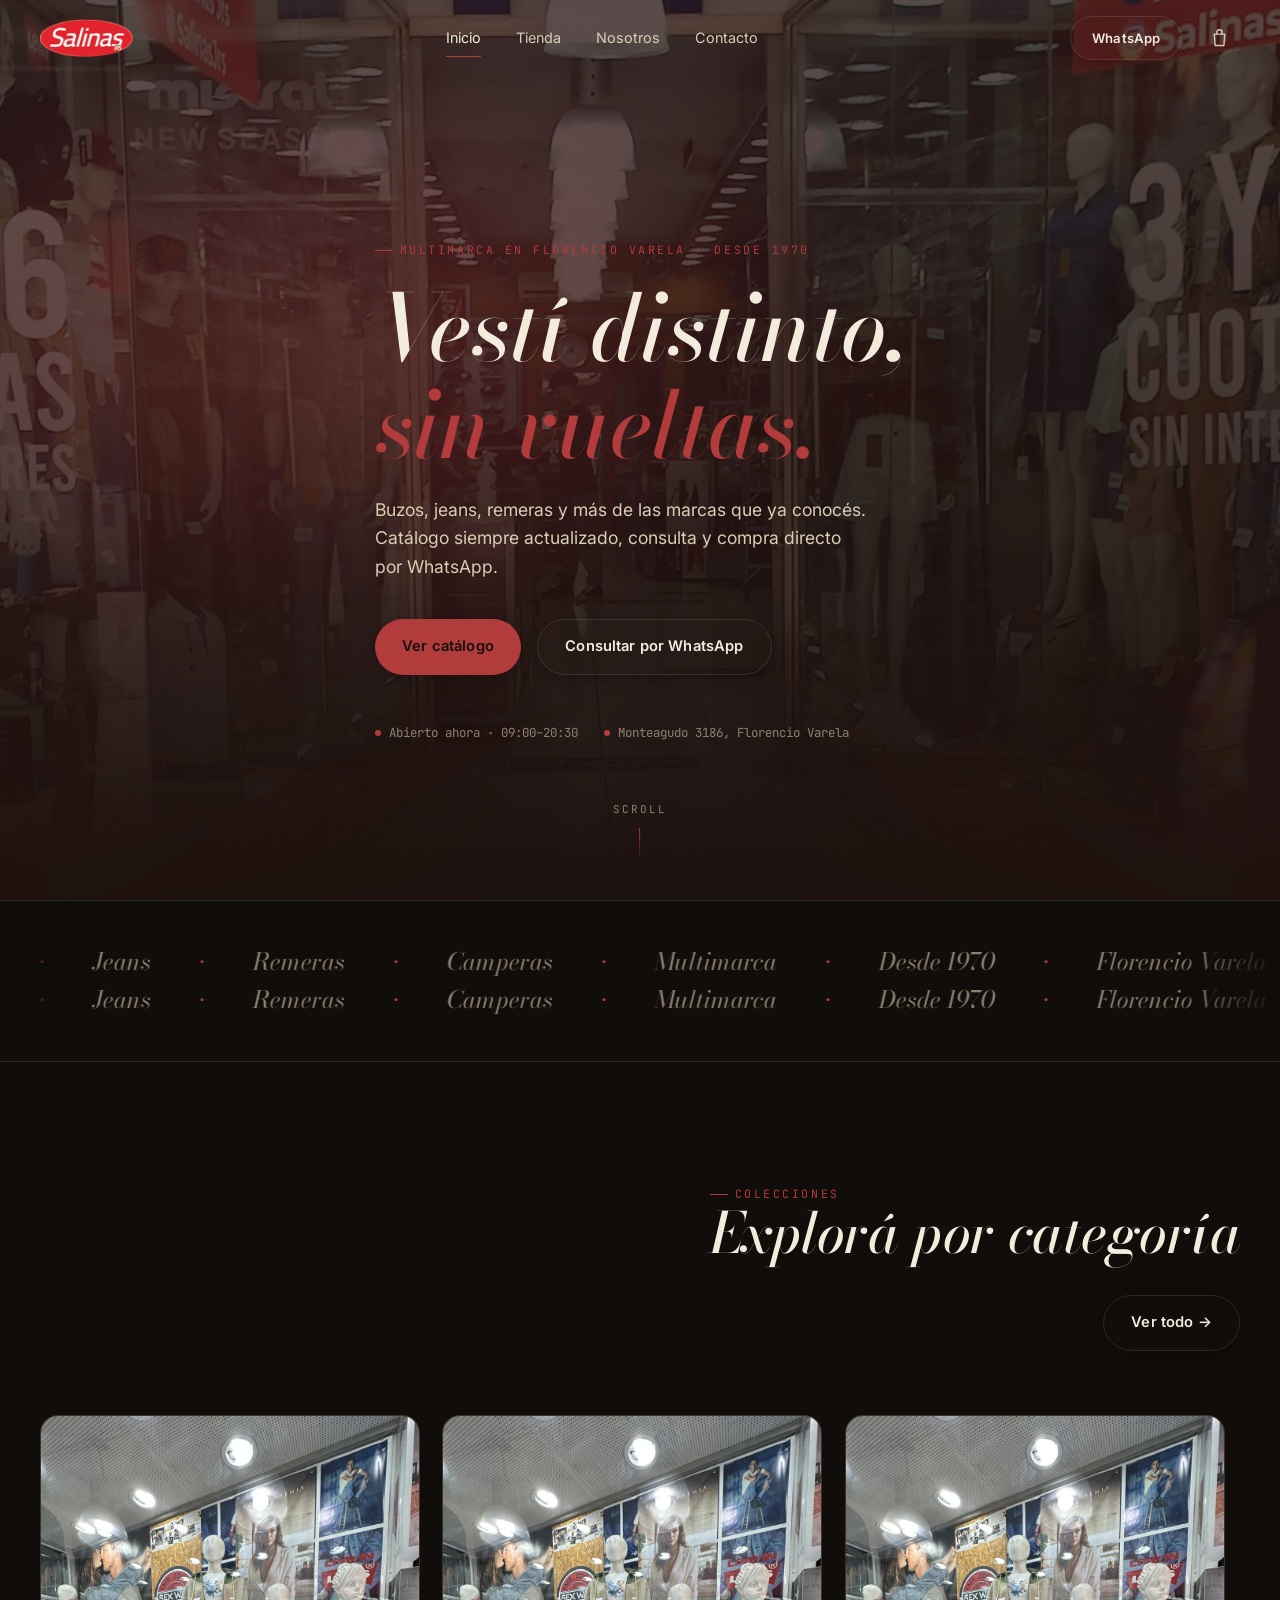
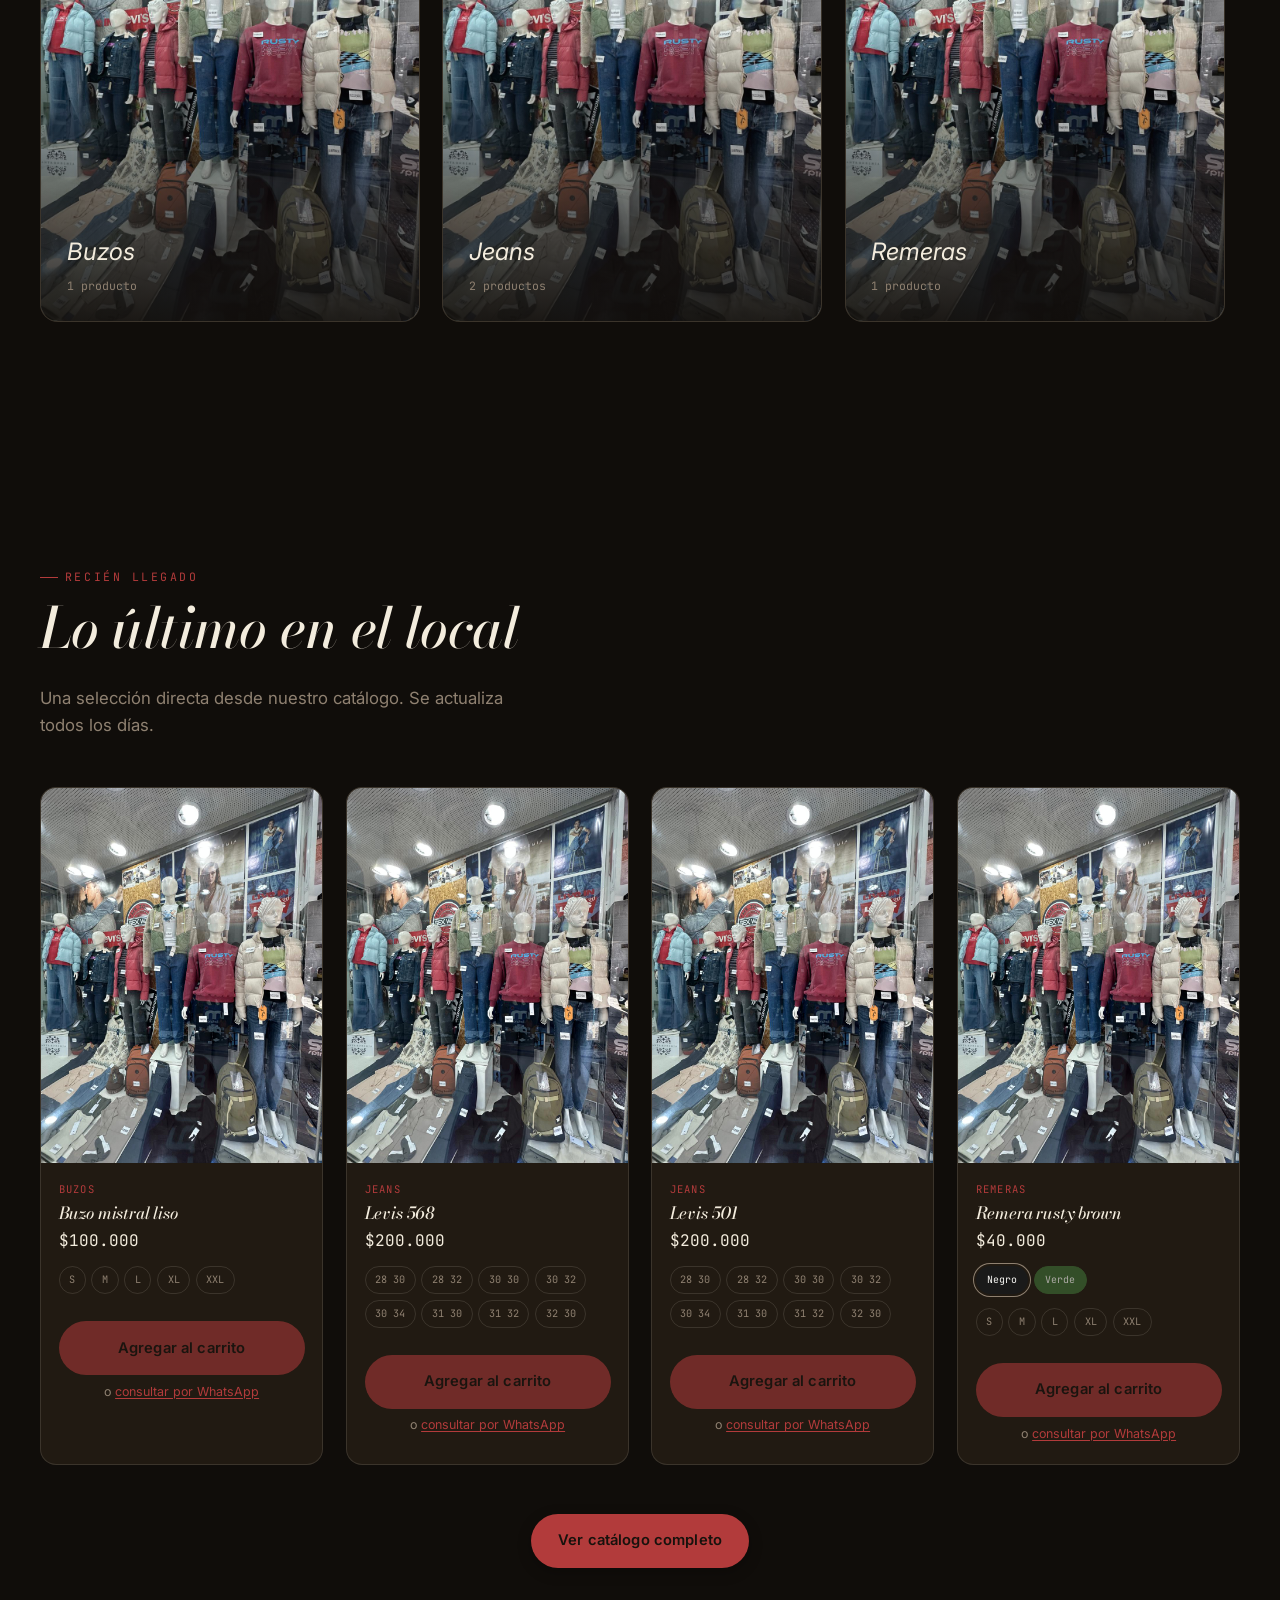
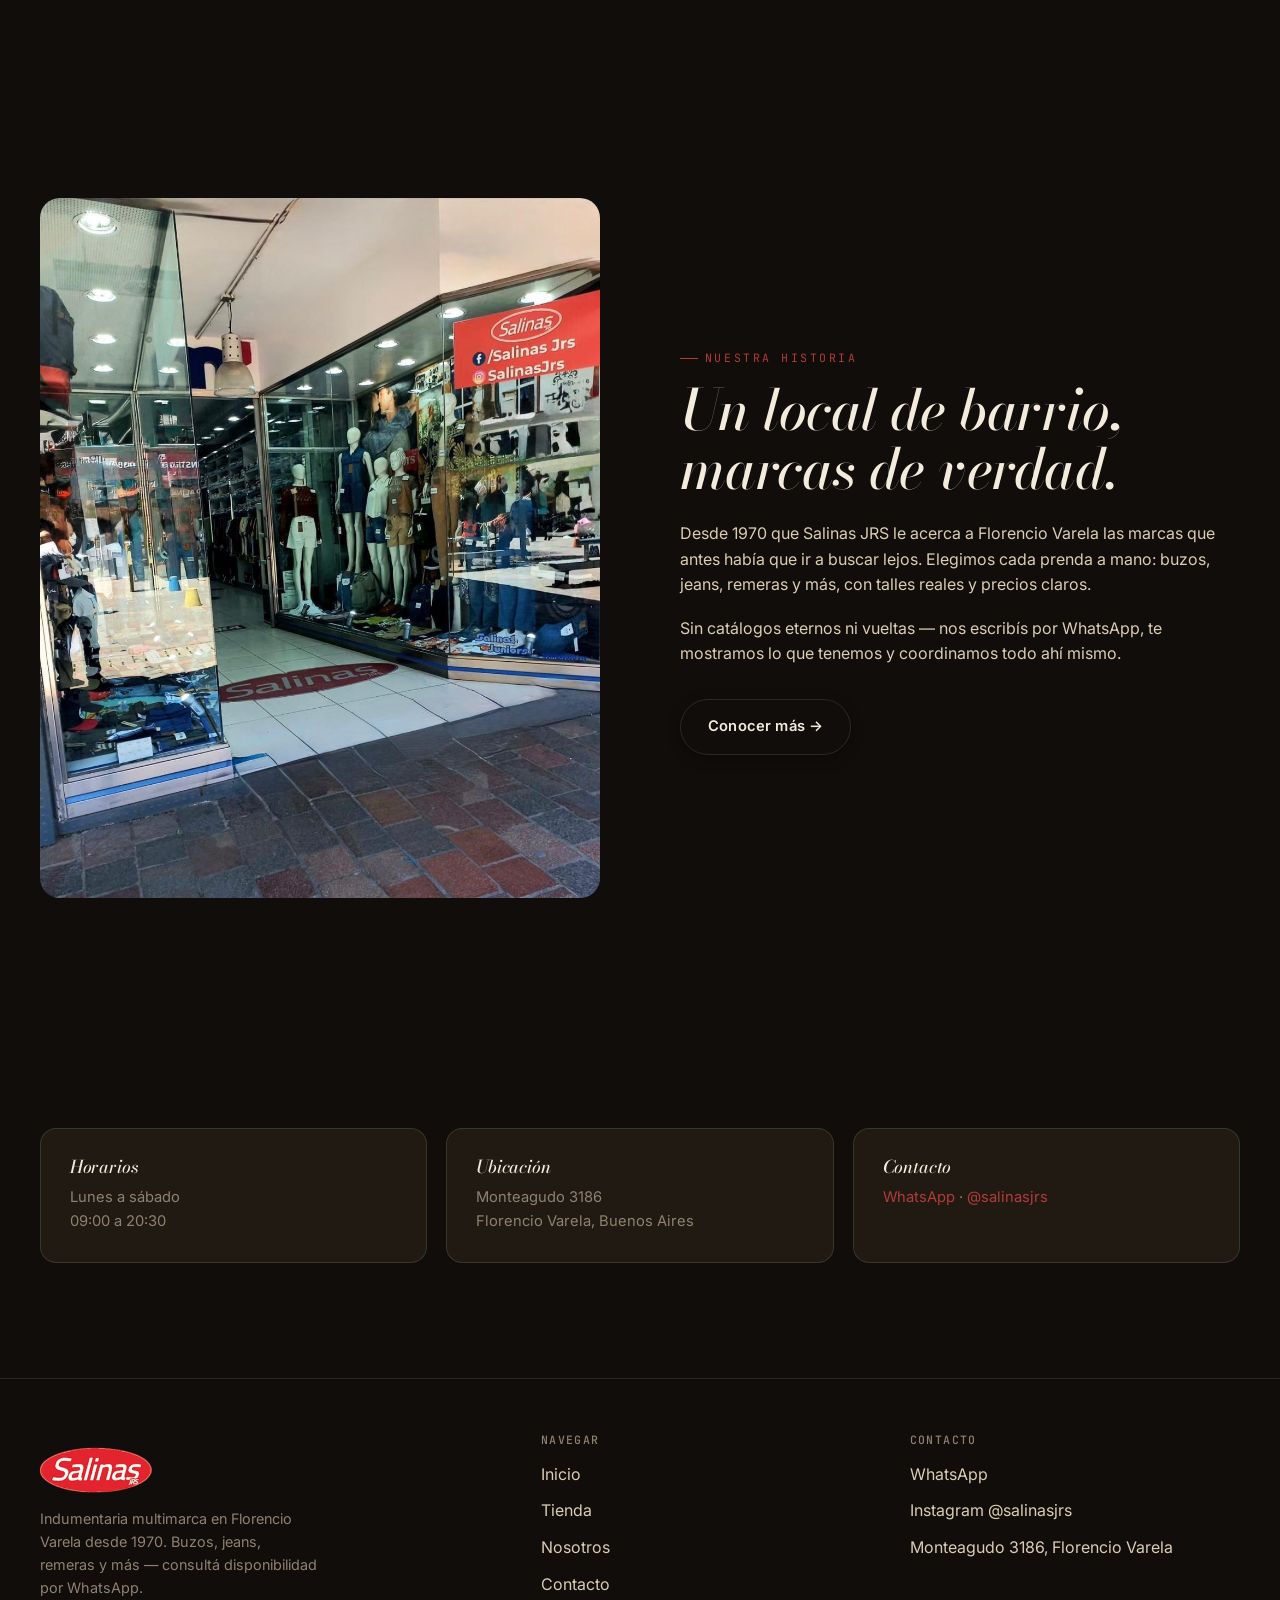
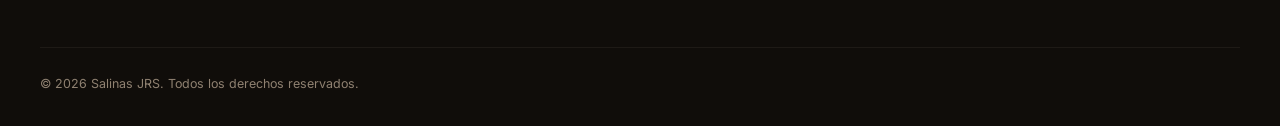
==== commit d1ebdf64: "Add files via upload" ====
--- a/index.html
+++ b/index.html
@@ -211,7 +211,7 @@
 
 <script defer src="lib/gsap.min.js"></script>
 <script defer src="lib/ScrollTrigger.min.js"></script>
-<script defer src="lib/manifest.js?v=20260916"></script>
+<script defer src="manifest.js?v=20260916"></script>
 <script defer src="main.js?v=20260916"></script>
 </body>
 </html>
